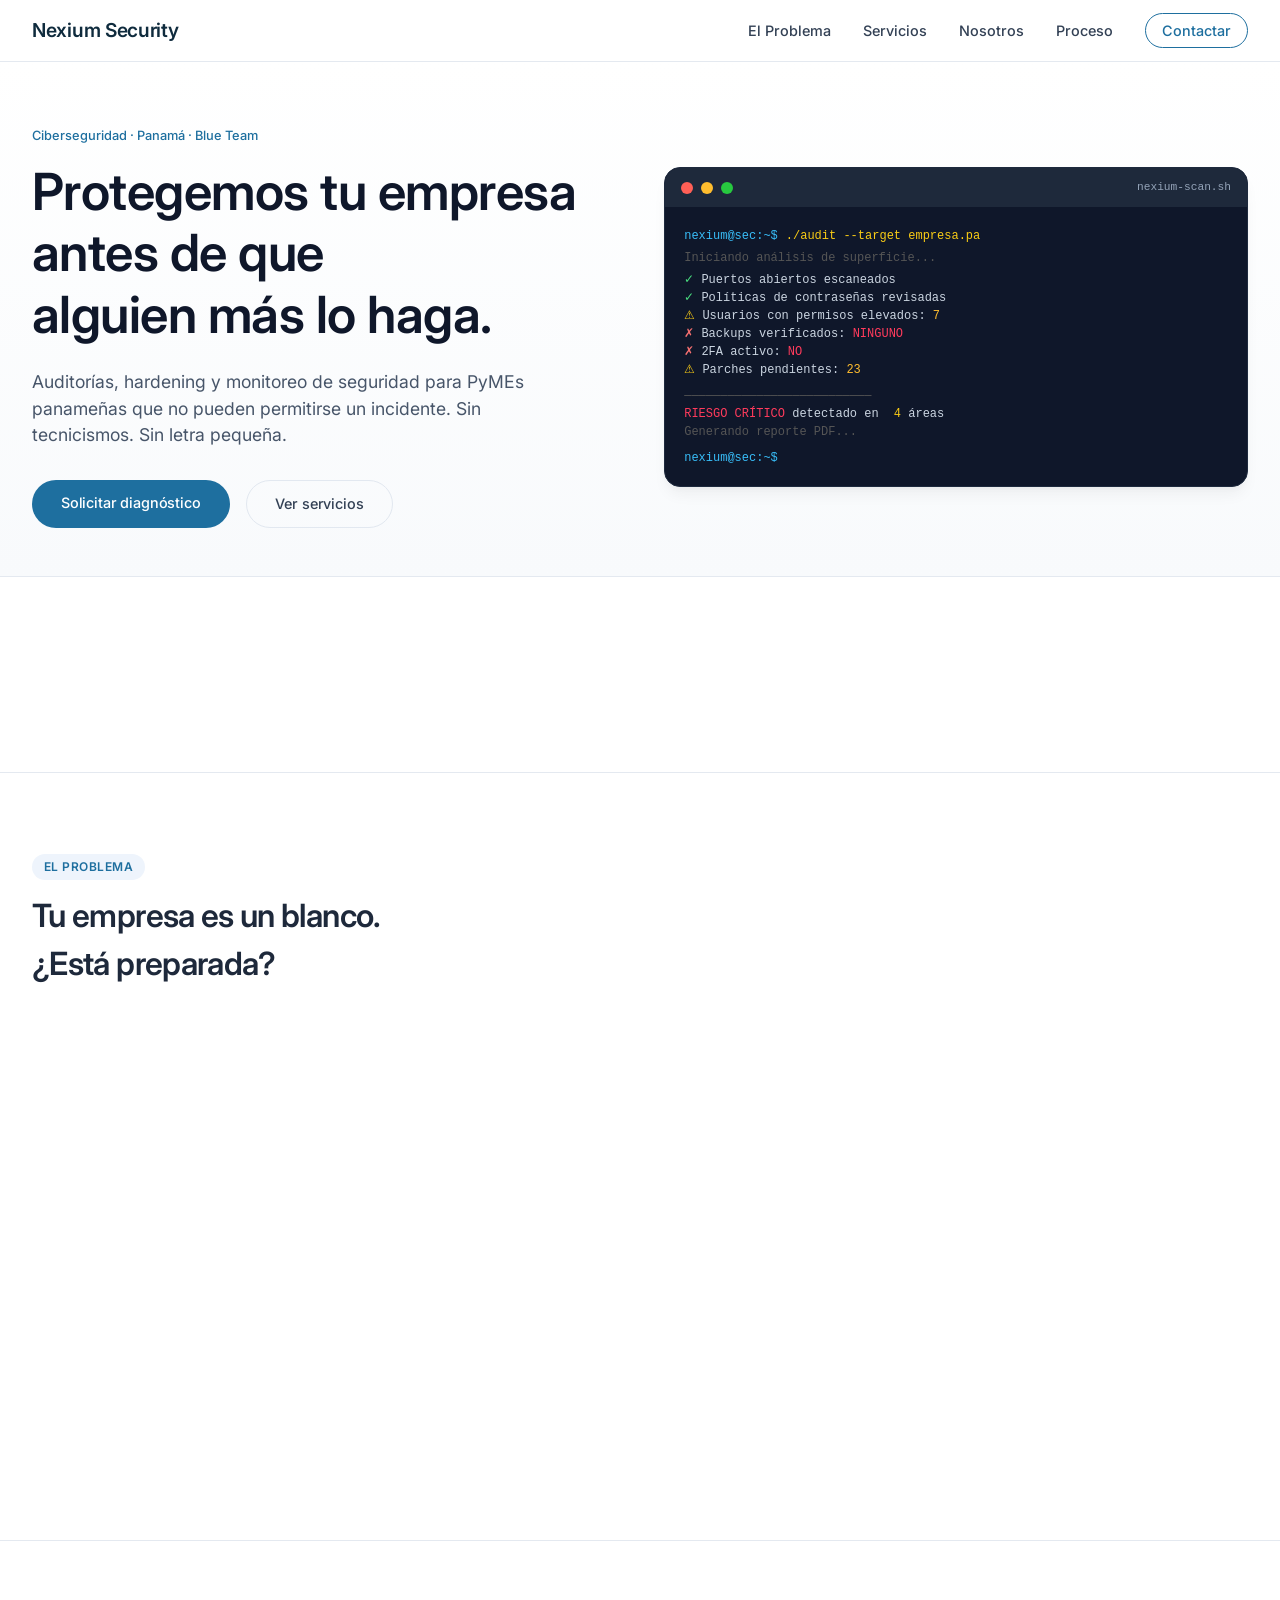
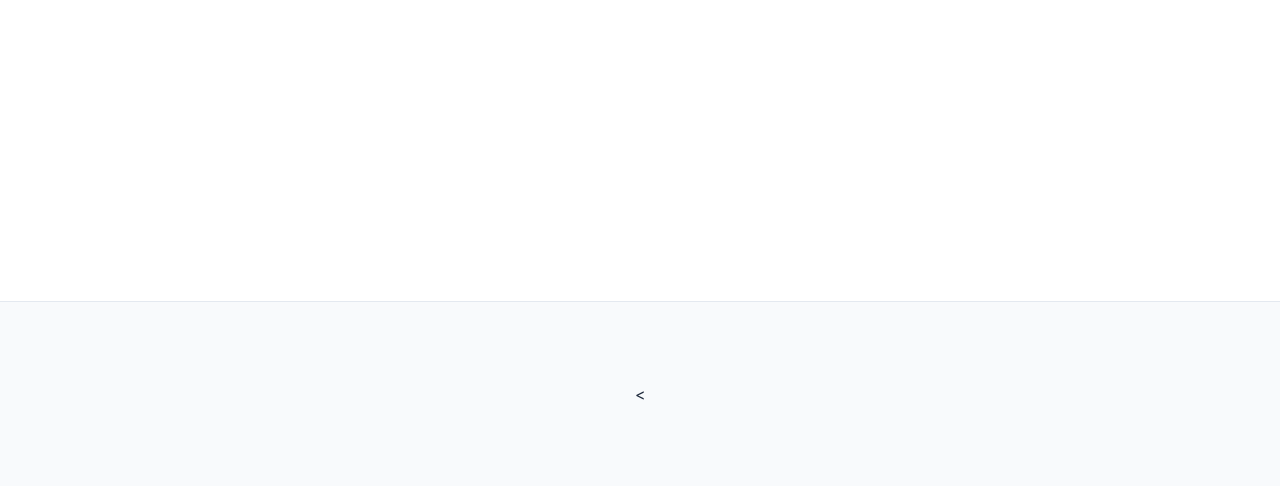
==== index.html @ 42f6cccf "Refactor styles and structure in index.html" ====
<!DOCTYPE html>
<html lang="es">
<head>
<meta charset="UTF-8">
<meta name="viewport" content="width=device-width, initial-scale=1.0">
<title>Nexium Security — Ciberseguridad para Empresas en Panamá</title>
<meta name="description" content="Protegemos tu empresa antes de que alguien más lo haga. Auditorías, hardening y monitoreo de seguridad para PyMEs en Panamá.">
<link rel="preconnect" href="https://fonts.googleapis.com">
<link rel="preconnect" href="https://fonts.gstatic.com" crossorigin>
<link href="https://fonts.googleapis.com/css2?family=Inter:opsz,wght@14..32,300;14..32,400;14..32,500;14..32,600;14..32,700&display=swap" rel="stylesheet">
<style>
/* ------------------------------------------------------------------
   RESET & BASE (Corporativo / Minimalista)
------------------------------------------------------------------ */
*,
*::before,
*::after {
  box-sizing: border-box;
  margin: 0;
  padding: 0;
}

:root {
  /* Paleta corporativa */
  --color-primary: #0f2b3d;
  --color-secondary: #2c4c6b;
  --color-accent: #1e6f9f;
  --color-accent-light: #eef4fc;
  --color-gray-100: #f8fafc;
  --color-gray-200: #eef2f6;
  --color-gray-300: #e2e8f0;
  --color-gray-400: #cbd5e1;
  --color-gray-500: #94a3b8;
  --color-gray-600: #475569;
  --color-gray-700: #334155;
  --color-gray-800: #1e293b;
  --color-gray-900: #0f172a;
  --color-text: #1e293b;
  --color-text-muted: #5b6e8c;
  --color-border: #e4e9f0;
  --color-white: #ffffff;
  --shadow-sm: 0 1px 2px 0 rgba(0, 0, 0, 0.03), 0 1px 3px 0 rgba(0, 0, 0, 0.03);
  --shadow-md: 0 4px 6px -1px rgba(0, 0, 0, 0.05), 0 2px 4px -1px rgba(0, 0, 0, 0.03);
  --shadow-lg: 0 10px 15px -3px rgba(0, 0, 0, 0.05), 0 4px 6px -2px rgba(0, 0, 0, 0.025);
}

html {
  scroll-behavior: smooth;
}

body {
  font-family: 'Inter', -apple-system, BlinkMacSystemFont, 'Segoe UI', Helvetica, Arial, sans-serif;
  background-color: var(--color-white);
  color: var(--color-text);
  line-height: 1.5;
  -webkit-font-smoothing: antialiased;
  font-weight: 400;
}

/* ------------------------------------------------------------------
   TIPOGRAFÍA CORPORATIVA
------------------------------------------------------------------ */
h1, h2, h3, h4, .nav-logo, .btn-primary, .btn-secondary, .card-cta {
  font-weight: 500;
  letter-spacing: -0.01em;
}

h1 {
  font-size: 3.2rem;
  font-weight: 600;
  line-height: 1.2;
  margin-bottom: 1.5rem;
  color: var(--color-gray-900);
}

h2 {
  font-size: 2rem;
  font-weight: 600;
  letter-spacing: -0.02em;
  margin-bottom: 1rem;
  color: var(--color-gray-800);
}

h3 {
  font-size: 1.25rem;
  font-weight: 600;
  margin-bottom: 0.5rem;
}

p {
  color: var(--color-text-muted);
  margin-bottom: 1rem;
}

.section-tag {
  font-size: 0.75rem;
  text-transform: uppercase;
  letter-spacing: 0.04em;
  font-weight: 600;
  color: var(--color-accent);
  margin-bottom: 0.75rem;
  display: inline-block;
  background: var(--color-accent-light);
  padding: 0.25rem 0.75rem;
  border-radius: 20px;
}

/* ------------------------------------------------------------------
   LAYOUT & CONTENEDORES
------------------------------------------------------------------ */
.section-inner, .hero-inner, .footer-inner, .cta-inner {
  max-width: 1280px;
  margin: 0 auto;
  padding: 0 2rem;
}

section {
  padding: 5rem 0;
  border-bottom: 1px solid var(--color-border);
}

section:last-of-type {
  border-bottom: none;
}

/* ------------------------------------------------------------------
   NAVEGACIÓN (Sticky limpio)
------------------------------------------------------------------ */
nav {
  position: sticky;
  top: 0;
  background: rgba(255, 255, 255, 0.96);
  backdrop-filter: blur(4px);
  border-bottom: 1px solid var(--color-border);
  padding: 1rem 2rem;
  display: flex;
  justify-content: space-between;
  align-items: center;
  z-index: 100;
}

.nav-logo {
  font-weight: 600;
  font-size: 1.2rem;
  color: var(--color-primary);
  text-decoration: none;
  letter-spacing: -0.3px;
}

.nav-links {
  display: flex;
  gap: 2rem;
  list-style: none;
}

.nav-links a {
  font-size: 0.9rem;
  font-weight: 500;
  color: var(--color-gray-700);
  text-decoration: none;
  transition: color 0.2s ease;
}

.nav-links a:hover {
  color: var(--color-accent);
}

.nav-cta {
  background: transparent;
  color: var(--color-accent) !important;
  padding: 0.5rem 1rem;
  border-radius: 30px;
  border: 1px solid var(--color-accent);
}

.nav-cta:hover {
  background: var(--color-accent-light);
}

/* ------------------------------------------------------------------
   HERO (Minimalista, con confianza)
------------------------------------------------------------------ */
#hero {
  padding: 4rem 0 3rem 0;
  background: linear-gradient(to bottom, #ffffff, var(--color-gray-100));
}

.hero-inner {
  display: grid;
  grid-template-columns: 1fr 1fr;
  gap: 3rem;
  align-items: center;
}

.hero-tag {
  font-size: 0.8rem;
  font-weight: 500;
  color: var(--color-accent);
  margin-bottom: 1rem;
}

.hero-desc {
  font-size: 1.1rem;
  color: var(--color-gray-600);
  margin-bottom: 2rem;
  max-width: 90%;
}

.hero-actions {
  display: flex;
  gap: 1rem;
  flex-wrap: wrap;
}

.btn-primary {
  display: inline-block;
  background: var(--color-accent);
  color: white;
  padding: 0.75rem 1.8rem;
  border-radius: 40px;
  text-decoration: none;
  font-weight: 500;
  font-size: 0.9rem;
  transition: background 0.2s, transform 0.05s;
  border: none;
}

.btn-primary:hover {
  background: #0a5a88;
}

.btn-secondary {
  display: inline-block;
  background: transparent;
  color: var(--color-gray-700);
  padding: 0.75rem 1.8rem;
  border-radius: 40px;
  text-decoration: none;
  font-weight: 500;
  font-size: 0.9rem;
  border: 1px solid var(--color-gray-300);
  transition: all 0.2s;
}

.btn-secondary:hover {
  border-color: var(--color-accent);
  color: var(--color-accent);
  background: var(--color-accent-light);
}

/* Terminal (minimal, profesional) */
.terminal {
  background: #0f172a;
  border-radius: 16px;
  overflow: hidden;
  box-shadow: var(--shadow-lg);
  border: 1px solid #1e2a3e;
}

.terminal-bar {
  background: #1e293b;
  padding: 0.7rem 1rem;
  display: flex;
  gap: 0.5rem;
  align-items: center;
}

.dot-red, .dot-yellow, .dot-green {
  width: 12px;
  height: 12px;
  border-radius: 50%;
}

.dot-red { background: #ff5f56; }
.dot-yellow { background: #ffbd2e; }
.dot-green { background: #27c93f; }

.terminal-title {
  margin-left: auto;
  font-family: monospace;
  font-size: 0.7rem;
  color: #94a3b8;
}

.terminal-body {
  padding: 1.2rem;
  font-family: 'SF Mono', 'Menlo', monospace;
  font-size: 0.75rem;
  color: #cbd5e1;
}

.t-prompt {
  color: #38bdf8;
}

.t-cmd {
  color: #facc15;
  margin-left: 0.5rem;
}

.t-ok { color: #4ade80; }
.t-warn { color: #facc15; }
.t-err { color: #f87171; }

/* ------------------------------------------------------------------
   STATS (datos duros, confianza)
------------------------------------------------------------------ */
#stats {
  background: var(--color-white);
  padding: 3rem 2rem;
  border-bottom: 1px solid var(--color-border);
}

.stats-grid {
  display: grid;
  grid-template-columns: repeat(4, 1fr);
  gap: 2rem;
  max-width: 1280px;
  margin: 0 auto;
  text-align: center;
}

.stat-number {
  font-size: 2.2rem;
  font-weight: 700;
  color: var(--color-primary);
  margin-bottom: 0.5rem;
}

.stat-label {
  font-size: 0.85rem;
  color: var(--color-gray-600);
  line-height: 1.4;
}

/* ------------------------------------------------------------------
   PROBLEMA (listado con íconos)
------------------------------------------------------------------ */
.problem-grid {
  display: grid;
  grid-template-columns: 1fr 1fr;
  gap: 3rem;
  margin-top: 2rem;
}

.threat-list {
  list-style: none;
  display: flex;
  flex-direction: column;
  gap: 1.5rem;
}

.threat-item {
  display: flex;
  gap: 1rem;
  align-items: flex-start;
}

.threat-icon {
  font-size: 1.5rem;
  background: var(--color-gray-100);
  padding: 0.5rem;
  border-radius: 12px;
}

.threat-content h4 {
  margin-bottom: 0.25rem;
  font-weight: 600;
}

/* ------------------------------------------------------------------
   SERVICIOS (cards limpias, corporate)
------------------------------------------------------------------ */
.services-header {
  text-align: center;
  max-width: 700px;
  margin: 0 auto 3rem auto;
}

.services-grid {
  display: grid;
  grid-template-columns: repeat(3, 1fr);
  gap: 2rem;
  max-width: 1280px;
  margin: 0 auto;
}

.service-card {
  background: var(--color-white);
  border: 1px solid var(--color-border);
  border-radius: 20px;
  padding: 1.8rem;
  transition: all 0.2s ease;
  box-shadow: var(--shadow-sm);
}

.service-card:hover {
  border-color: var(--color-accent);
  box-shadow: var(--shadow-md);
  transform: translateY(-2px);
}

.card-badge {
  font-size: 0.7rem;
  font-weight: 600;
  text-transform: uppercase;
  padding: 0.2rem 0.8rem;
  border-radius: 30px;
  display: inline-block;
  margin-bottom: 1rem;
}

.badge-basic { background: #eef2ff; color: #1e40af; }
.badge-medio { background: #e0f2fe; color: #0369a1; }
.badge-avanzado { background: #ecfdf5; color: #065f46; }

.service-price {
  font-size: 2rem;
  font-weight: 700;
  color: var(--color-gray-900);
  margin: 1rem 0 0.25rem;
}

.service-price-note {
  font-size: 0.7rem;
  color: var(--color-gray-500);
  margin-bottom: 1.5rem;
}

.service-features {
  list-style: none;
  margin: 1.5rem 0;
}

.service-features li {
  font-size: 0.85rem;
  padding: 0.4rem 0;
  border-bottom: 1px dashed var(--color-gray-200);
  color: var(--color-gray-700);
}

.card-cta {
  display: block;
  text-align: center;
  padding: 0.7rem;
  border-radius: 40px;
  text-decoration: none;
  font-weight: 500;
  font-size: 0.9rem;
  transition: all 0.2s;
}

.cta-basic {
  border: 1px solid var(--color-gray-300);
  color: var(--color-gray-800);
}
.cta-basic:hover {
  border-color: var(--color-accent);
  background: var(--color-accent-light);
}
.cta-medio {
  background: var(--color-accent);
  color: white;
}
.cta-medio:hover {
  background: #0a5a88;
}
.cta-avanzado {
  background: var(--color-primary);
  color: white;
}
.cta-avanzado:hover {
  background: #0a2a3b;
}

/* ------------------------------------------------------------------
   NOSOTROS (skill bars limpias)
------------------------------------------------------------------ */
.about-grid {
  display: grid;
  grid-template-columns: 1fr 1fr;
  gap: 4rem;
  max-width: 1280px;
  margin: 0 auto;
}

.certs-grid {
  display: flex;
  flex-wrap: wrap;
  gap: 0.8rem;
  margin-top: 1.5rem;
}

.cert-item {
  background: var(--color-gray-100);
  padding: 0.3rem 1rem;
  border-radius: 30px;
  font-size: 0.75rem;
  font-weight: 500;
  color: var(--color-gray-700);
}

.skill-bar-item {
  margin-bottom: 1rem;
}
.skill-bar-header {
  display: flex;
  justify-content: space-between;
  font-size: 0.8rem;
  margin-bottom: 0.3rem;
}
.skill-bar-track {
  background: var(--color-gray-200);
  height: 5px;
  border-radius: 10px;
  overflow: hidden;
}
.skill-bar-fill {
  background: var(--color-accent);
  height: 100%;
  width: 0%;
  border-radius: 10px;
}

/* ------------------------------------------------------------------
   PROCESO (pasos)
------------------------------------------------------------------ */
.process-steps {
  display: grid;
  grid-template-columns: repeat(4, 1fr);
  gap: 2rem;
  margin-top: 2rem;
  text-align: center;
}

.step-num {
  font-size: 2rem;
  font-weight: 700;
  color: var(--color-accent-light);
  -webkit-text-stroke: 1px var(--color-accent);
  color: transparent;
  margin-bottom: 1rem;
}

/* ------------------------------------------------------------------
   CTA FINAL (contacto)
------------------------------------------------------------------ */
#contacto {
  background: var(--color-gray-100);
  text-align: center;
  border-radius: 0;
  margin-top: 0;
}

.cta-inner {
  max-width: 700px;
}
.cta-buttons {
  display: flex;
  gap: 1rem;
  justify-content: center;
  margin-top: 2rem;
}
.btn-wa {
  background: #075e54;
  color: white;
  padding: 0.7rem 1.8rem;
  border-radius: 40px;
  text-decoration: none;
  font-weight: 500;
}

/* ------------------------------------------------------------------
   FOOTER
------------------------------------------------------------------ */
footer {
  background: var(--color-white);
  border-top: 1px solid var(--color-border);
  padding: 2rem 0;
}
.footer-inner {
  display: flex;
  justify-content: space-between;
  align-items: center;
  flex-wrap: wrap;
  gap: 1rem;
}
.footer-logo {
  font-weight: 600;
  color: var(--color-primary);
}
.footer-links {
  display: flex;
  gap: 1.5rem;
  list-style: none;
}
.footer-links a {
  text-decoration: none;
  font-size: 0.8rem;
  color: var(--color-gray-600);
}
.footer-copy {
  font-size: 0.75rem;
  color: var(--color-gray-500);
}

/* ------------------------------------------------------------------
   ANIMACIONES SUTILES (fade-in)
------------------------------------------------------------------ */
.fade-in {
  opacity: 0;
  transform: translateY(12px);
  transition: opacity 0.5s ease, transform 0.5s ease;
}
.fade-in.visible {
  opacity: 1;
  transform: translateY(0);
}

/* ------------------------------------------------------------------
   RESPONSIVE (adaptación sin perder profesionalismo)
------------------------------------------------------------------ */
@media (max-width: 1024px) {
  .services-grid, .stats-grid, .process-steps {
    grid-template-columns: repeat(2, 1fr);
  }
  .hero-inner, .problem-grid, .about-grid {
    grid-template-columns: 1fr;
  }
  .hero-desc {
    max-width: 100%;
  }
  .terminal {
    max-width: 100%;
  }
}

@media (max-width: 768px) {
  nav {
    flex-direction: column;
    gap: 1rem;
  }
  .nav-links {
    flex-wrap: wrap;
    justify-content: center;
    gap: 1.2rem;
  }
  h1 {
    font-size: 2.2rem;
  }
  section {
    padding: 3rem 0;
  }
  .services-grid, .stats-grid, .process-steps {
    grid-template-columns: 1fr;
  }
  .cta-buttons {
    flex-direction: column;
    align-items: center;
  }
  .footer-inner {
    flex-direction: column;
    text-align: center;
  }
}
</style>
</head>
<body>

<!-- NAV -->
<nav>
  <a href="#" class="nav-logo">
    Nexium Security
  </a>
  <ul class="nav-links">
    <li><a href="#problema">El Problema</a></li>
    <li><a href="#servicios">Servicios</a></li>
    <li><a href="#nosotros">Nosotros</a></li>
    <li><a href="#proceso">Proceso</a></li>
    <li><a href="#contacto" class="nav-cta">Contactar</a></li>
  </ul>
</nav>

<!-- HERO -->
<section id="hero">
  <div class="hero-inner">
    <div class="hero-content">
      <div class="hero-tag">Ciberseguridad · Panamá · Blue Team</div>
      <h1>
        Protegemos tu empresa<br>
        antes de que<br>
        alguien más lo haga.
      </h1>
      <p class="hero-desc">
        Auditorías, hardening y monitoreo de seguridad para PyMEs panameñas que no pueden permitirse un incidente. Sin tecnicismos. Sin letra pequeña.
      </p>
      <div class="hero-actions">
        <a href="https://wa.me/50762370808?text=Hola,%20quiero%20información%20sobre%20el%20diagnóstico%20de%20seguridad" class="btn-primary" target="_blank">
          Solicitar diagnóstico
        </a>
        <a href="#servicios" class="btn-secondary">
          Ver servicios
        </a>
      </div>
    </div>
    <div class="hero-visual">
      <div class="terminal">
        <div class="terminal-bar">
          <div class="dot-red"></div>
          <div class="dot-yellow"></div>
          <div class="dot-green"></div>
          <span class="terminal-title">nexium-scan.sh</span>
        </div>
        <div class="terminal-body">
          <div class="t-line"><span class="t-prompt">nexium@sec:~$</span><span class="t-cmd">./audit --target empresa.pa</span></div>
          <div class="t-out" style="color:#555;margin:4px 0;">Iniciando análisis de superficie...</div>
          <div class="t-out"><span class="t-ok">✓</span> Puertos abiertos escaneados</div>
          <div class="t-out"><span class="t-ok">✓</span> Políticas de contraseñas revisadas</div>
          <div class="t-out"><span class="t-warn">⚠</span> Usuarios con permisos elevados: <span style="color:#ffbd2e">7</span></div>
          <div class="t-out"><span class="t-err">✗</span> Backups verificados: <span style="color:#ff3b5c">NINGUNO</span></div>
          <div class="t-out"><span class="t-err">✗</span> 2FA activo: <span style="color:#ff3b5c">NO</span></div>
          <div class="t-out"><span class="t-warn">⚠</span> Parches pendientes: <span style="color:#ffbd2e">23</span></div>
          <div class="t-out" style="margin-top:8px; color:#555;">──────────────────────────</div>
          <div class="t-out"><span style="color:#ff3b5c;">RIESGO CRÍTICO</span> detectado en <span class="t-cmd">4</span> áreas</div>
          <div class="t-out" style="color:#555;">Generando reporte PDF...</div>
          <div class="t-line" style="margin-top:8px;"><span class="t-prompt">nexium@sec:~$</span><span class="t-cursor"></span></div>
        </div>
      </div>
    </div>
  </div>
</section>

<!-- STATS -->
<section id="stats">
  <div class="stats-grid">
    <div class="stat-item fade-in">
      <div class="stat-number">43%</div>
      <div class="stat-label">de ciberataques<br>apuntan a PyMEs</div>
    </div>
    <div class="stat-item fade-in">
      <div class="stat-number">$200K</div>
      <div class="stat-label">costo promedio<br>de un incidente</div>
    </div>
    <div class="stat-item fade-in">
      <div class="stat-number">60%</div>
      <div class="stat-label">de PyMEs cierran<br>tras un ataque</div>
    </div>
    <div class="stat-item fade-in">
      <div class="stat-number">72h</div>
      <div class="stat-label">tiempo medio para<br>detectar una brecha</div>
    </div>
  </div>
</section>

<!-- PROBLEMA -->
<section id="problema">
  <div class="section-inner">
    <div class="section-tag">El problema</div>
    <h2>Tu empresa es un blanco.<br>¿Está preparada?</h2>
    <div class="problem-grid">
      <div class="problem-text fade-in">
        <p>La mayoría de las <strong>PyMEs en Panamá</strong> operan sin ninguna protección de ciberseguridad. No porque no les importe — sino porque nadie les explicó el riesgo en términos reales.</p>
        <p>Un robo de datos de clientes, un ransomware que bloquea tus sistemas, o una cuenta de correo comprometida puede <strong>paralizar tu negocio en horas.</strong></p>
        <p>Nosotros cambiamos eso. Sin jerga técnica, sin contratos interminables. Solo protección real, adaptada a tu empresa.</p>
      </div>
      <ul class="threat-list fade-in">
        <li class="threat-item">
          <div class="threat-icon">🔐</div>
          <div class="threat-content">
            <h4>Contraseñas débiles y reutilizadas</h4>
            <p>El vector de ataque más común. Una contraseña comprometida puede dar acceso a todo tu sistema.</p>
          </div>
        </li>
        <li class="threat-item">
          <div class="threat-icon">📧</div>
          <div class="threat-content">
            <h4>Phishing y fraude por correo</h4>
            <p>Empleados que sin saberlo entregan accesos o realizan transferencias a atacantes.</p>
          </div>
        </li>
        <li class="threat-item">
          <div class="threat-icon">💾</div>
          <div class="threat-content">
            <h4>Sin backups verificados</h4>
            <p>Si no tienes respaldo probado, un ransomware puede borrarte del mapa permanentemente.</p>
          </div>
        </li>
        <li class="threat-item">
          <div class="threat-icon">⚙️</div>
          <div class="threat-content">
            <h4>Sistemas sin actualizar</h4>
            <p>Vulnerabilidades conocidas que llevan meses sin parchear. Una invitación abierta para atacantes.</p>
          </div>
        </li>
      </ul>
    </div>
  </div>
</section>

<!-- SERVICIOS -->
<section id="servicios">
  <div class="services-header fade-in">
    <div class="section-tag" style="justify-content:center;">Nuestros servicios</div>
    <h2>Protección en tres niveles</h2>
    <p>Desde un diagnóstico inicial hasta monitoreo continuo. Elige el nivel que necesita tu empresa hoy.</p>
  </div>
  <div class="services-grid">

    <div class="service-card card-basic fade-in">
      <span class="card-badge badge-basic">Básico</span>
      <h3>Nexium Diagnóstico</h3>
      <p class="service-subtitle">"Saber dónde estás parado"</p>
      <div class="service-price">$350</div>
      <div class="service-price-note">Pago único · Entrega en 5 días</div>
      <ul class="service-features">
        <li>Escaneo de vulnerabilidades en red local</li>
        <li>Revisión de cuentas de usuario y permisos</li>
        <li>Verificación de actualizaciones críticas</li>
        <li>Auditoría de política de backups</li>
        <li>Revisión de router y firewall básico</li>
        <li>Reporte PDF con hallazgos por riesgo</li>
        <li>Presentación de 30 min con el cliente</li>
      </ul>
      <a href="https://wa.me/50762370808?text=Quiero%20el%20paquete%20Diagnóstico" class="card-cta cta-basic" target="_blank">Solicitar ahora →</a>
    </div>

    <div class="service-card card-medio fade-in">
      <span class="card-badge badge-medio">Recomendado</span>
      <h3>Nexium Escudo</h3>
      <p class="service-subtitle">"Diagnosticar y corregir"</p>
      <div class="service-price">$800</div>
      <div class="service-price-note">Pago único · 2–3 semanas</div>
      <ul class="service-features">
        <li>Todo lo del paquete Diagnóstico</li>
        <li>Hardening de sistemas Windows</li>
        <li>Configuración de Active Directory básico</li>
        <li>Implementación de política de backups</li>
        <li>Configuración de autenticación de dos factores</li>
        <li>Reporte final con documentación</li>
        <li>Sesión de seguimiento a las 2 semanas</li>
      </ul>
      <a href="https://wa.me/50762370808?text=Quiero%20el%20paquete%20Escudo" class="card-cta cta-medio" target="_blank">Solicitar ahora →</a>
    </div>

    <div class="service-card card-avanzado fade-in">
      <span class="card-badge badge-avanzado">Mensual</span>
      <h3>Nexium Guardia</h3>
      <p class="service-subtitle">"Seguridad como servicio"</p>
      <div class="service-price">$300<span style="font-size:1rem;color:var(--color-gray-500);">/mes</span></div>
      <div class="service-price-note">Retainer mensual · Sin contrato anual</div>
      <ul class="service-features">
        <li>Monitoreo mensual de logs y eventos</li>
        <li>Alertas ante comportamientos sospechosos</li>
        <li>Aplicación de parches de seguridad</li>
        <li>Respuesta a incidentes (hasta 3 hrs/mes)</li>
        <li>Reporte ejecutivo mensual</li>
        <li>Acceso directo por WhatsApp para urgencias</li>
        <li>Revisión trimestral del entorno completo</li>
      </ul>
      <a href="https://wa.me/50762370808?text=Quiero%20el%20paquete%20Guardia" class="card-cta cta-avanzado" target="_blank">Solicitar ahora →</a>
    </div>

  </div>
</section>

<!-- NOSOTROS -->
<section id="nosotros">
  <div class="about-grid">
    <div class="about-text fade-in">
      <div class="section-tag">Sobre Nexium</div>
      <h2>Conocimiento técnico.<br>Enfoque humano.</h2>
      <p>Nexium Security nació con una misión clara: hacer que la ciberseguridad profesional sea accesible para las empresas panameñas que más la necesitan — las PyMEs.</p>
      <p>Especialistas en operaciones defensivas (Blue Team), con formación en las plataformas y metodologías que usan las empresas Fortune 500 — aplicadas a la escala y el presupuesto de tu empresa.</p>
      <div class="certs-grid">
        <div class="cert-item"><div class="cert-dot"></div>IBM Cybersecurity</div>
        <div class="cert-item"><div class="cert-dot"></div>Cisco Networking</div>
        <div class="cert-item"><div class="cert-dot"></div>Splunk SIEM</div>
        <div class="cert-item"><div class="cert-dot"></div>Active Directory</div>
        <div class="cert-item"><div class="cert-dot"></div>NYU · Johns Hopkins</div>
        <div class="cert-item"><div class="cert-dot"></div>Google · Infosec</div>
      </div>
    </div>
    <div class="about-visual fade-in">
      <div class="section-tag" style="margin-bottom:24px;">Áreas de expertise</div>
      <div class="skill-bar-item">
        <div class="skill-bar-header"><span>Active Directory</span><span>Avanzado</span></div>
        <div class="skill-bar-track"><div class="skill-bar-fill" style="width:88%"></div></div>
      </div>
      <br>
      <div class="skill-bar-item">
        <div class="skill-bar-header"><span>Splunk SIEM</span><span>Avanzado</span></div>
        <div class="skill-bar-track"><div class="skill-bar-fill" style="width:85%"></div></div>
      </div>
      <br>
      <div class="skill-bar-item">
        <div class="skill-bar-header"><span>Hardening de sistemas</span><span>Avanzado</span></div>
        <div class="skill-bar-track"><div class="skill-bar-fill" style="width:90%"></div></div>
      </div>
      <br>
      <div class="skill-bar-item">
        <div class="skill-bar-header"><span>Evaluación de vulnerabilidades</span><span>Intermedio</span></div>
        <div class="skill-bar-track"><div class="skill-bar-fill" style="width:78%"></div></div>
      </div>
      <br>
      <div class="skill-bar-item">
        <div class="skill-bar-header"><span>Respuesta a incidentes</span><span>Intermedio</span></div>
        <div class="skill-bar-track"><div class="skill-bar-fill" style="width:75%"></div></div>
      </div>
    </div>
  </div>
</section>

<!-- PROCESO -->
<section id="proceso">
  <div class="process-header fade-in">
    <div class="section-tag" style="justify-content:center;">Cómo trabajamos</div>
    <h2>Simple. Transparente. Efectivo.</h2>
  </div>
  <div class="process-steps">
    <div class="step fade-in">
      <div class="step-num">01</div>
      <h4>Llamada inicial</h4>
      <p>30 minutos para entender tu empresa, tus sistemas y tus preocupaciones.</p>
    </div>
    <div class="step fade-in">
      <div class="step-num">02</div>
      <h4>Propuesta clara</h4>
      <p>Recibes un documento de una página con exactamente lo que haremos y cuánto cuesta.</p>
    </div>
    <div class="step fade-in">
      <div class="step-num">03</div>
      <h4>Ejecución</h4>
      <p>Trabajamos en tu entorno con mínima interrupción a tus operaciones.</p>
    </div>
    <div class="step fade-in">
      <div class="step-num">04</div>
      <h4>Reporte + seguimiento</h4>
      <p>Entrega de resultados en lenguaje claro. Sin tecnicismos innecesarios.</p>
    </div>
  </div>
</section>

<!-- CTA FINAL -->
<section id="contacto">
  <
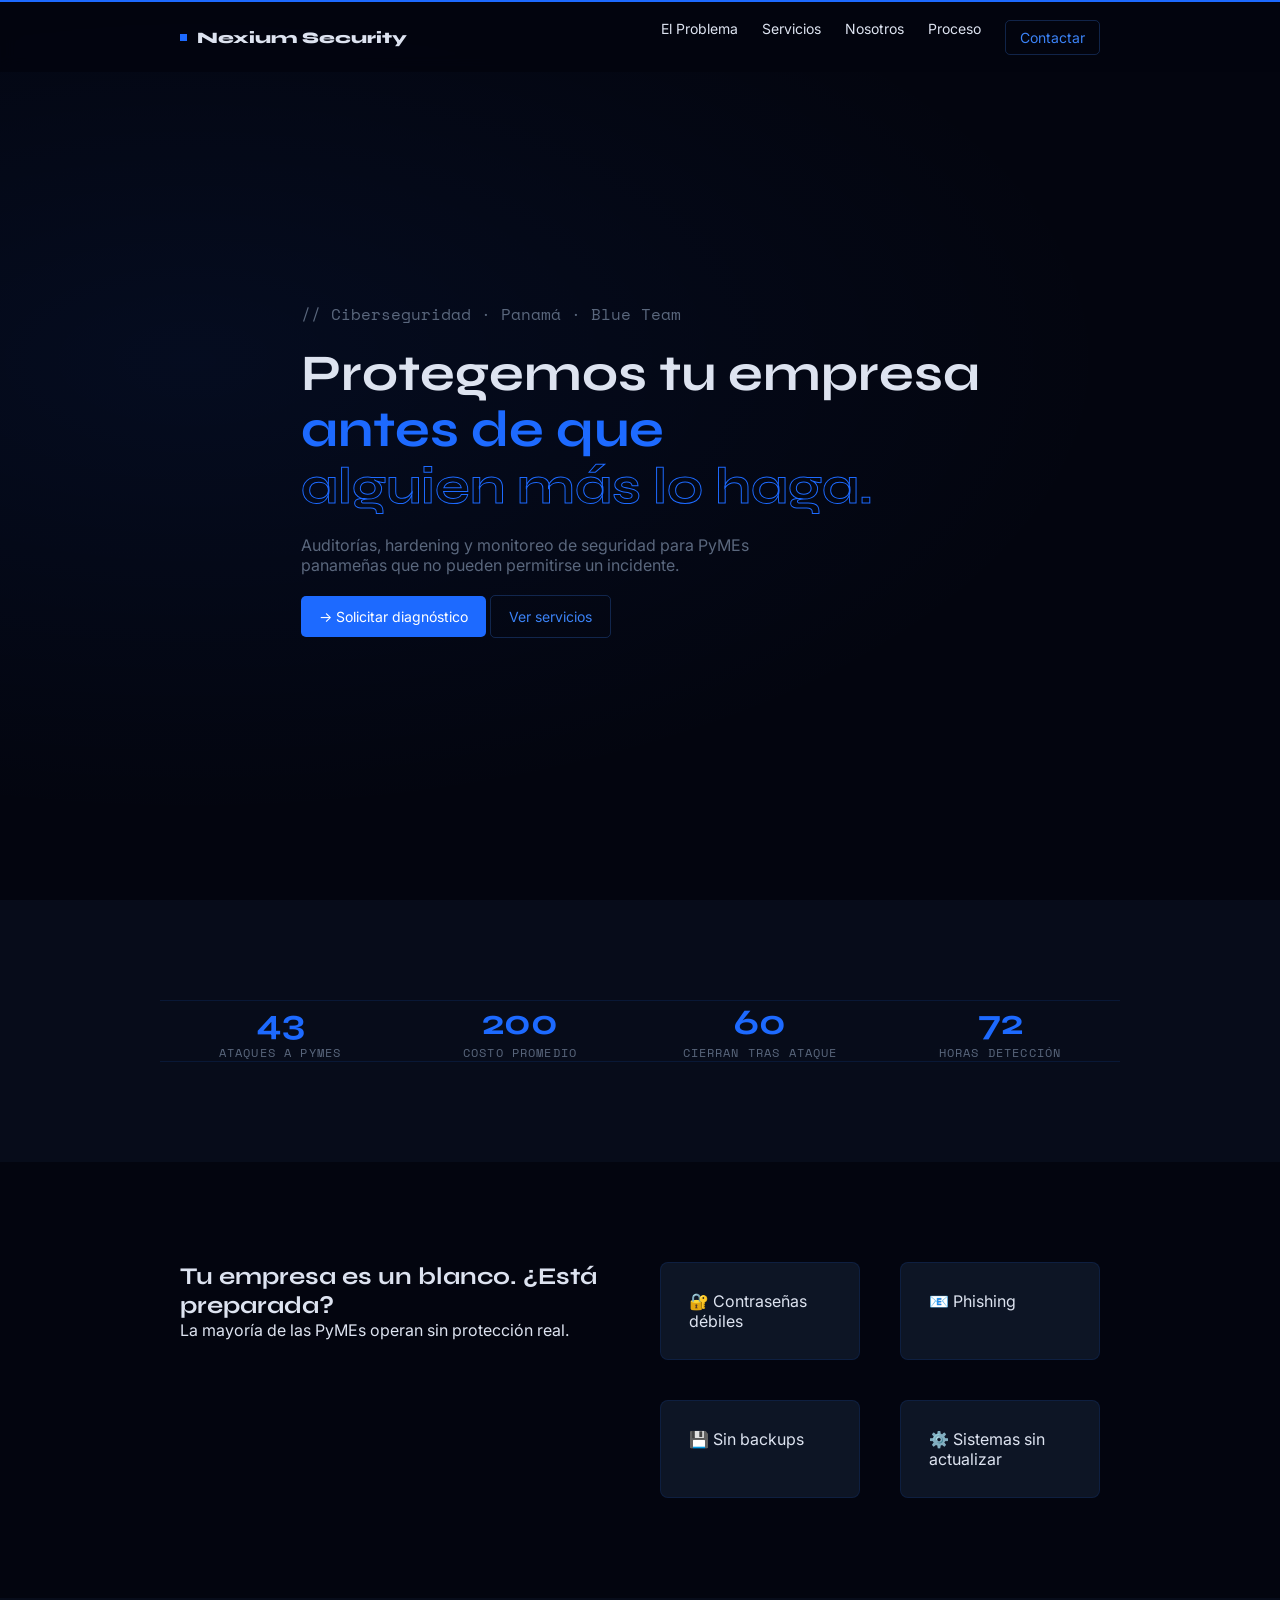
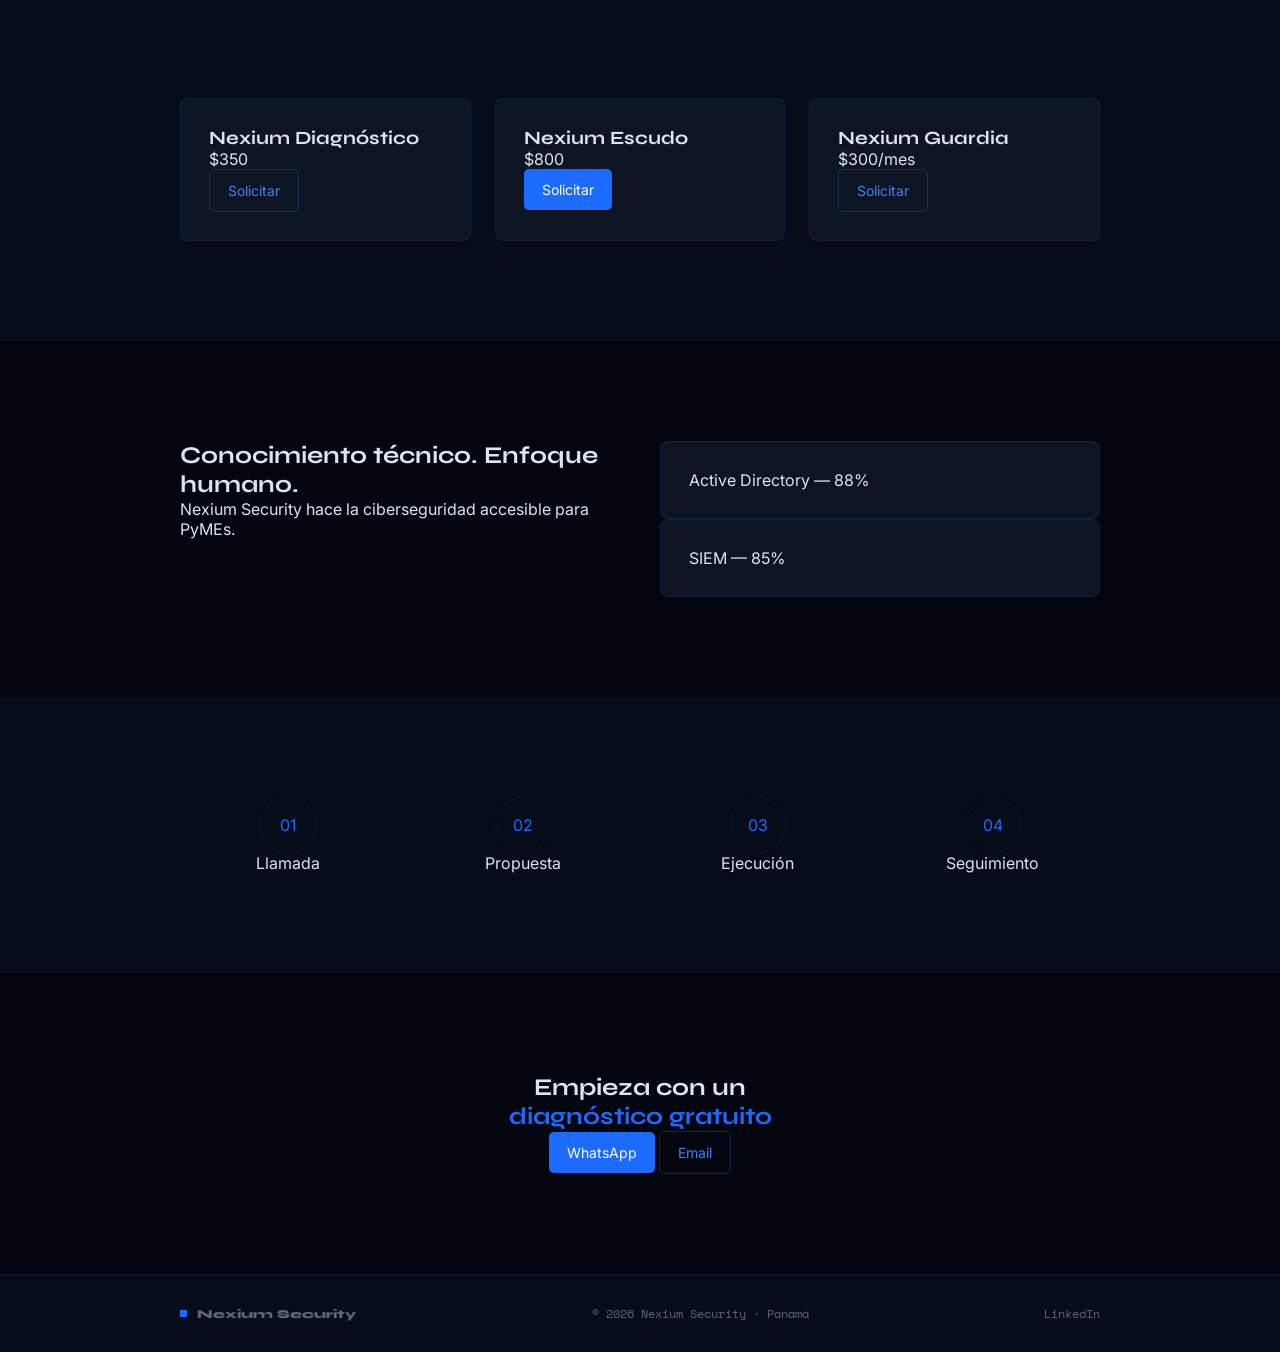
==== commit 90d73c0d: "Modify greeting output to 'Goodbye World'" ====
--- a/index.html
+++ b/index.html
@@ -3,943 +3,404 @@
 <head>
 <meta charset="UTF-8">
 <meta name="viewport" content="width=device-width, initial-scale=1.0">
-<title>Nexium Security — Ciberseguridad para Empresas en Panamá</title>
 <meta name="description" content="Protegemos tu empresa antes de que alguien más lo haga. Auditorías, hardening y monitoreo de seguridad para PyMEs en Panamá.">
+
+<title>Nexium Security</title>
+
 <link rel="preconnect" href="https://fonts.googleapis.com">
 <link rel="preconnect" href="https://fonts.gstatic.com" crossorigin>
-<link href="https://fonts.googleapis.com/css2?family=Inter:opsz,wght@14..32,300;14..32,400;14..32,500;14..32,600;14..32,700&display=swap" rel="stylesheet">
+
+<link href="https://fonts.googleapis.com/css2?family=Inter:wght@300;400;500&family=Syne:wght@700;800&family=Space+Mono:wght@400;700&display=swap" rel="stylesheet">
+
 <style>
-/* ------------------------------------------------------------------
-   RESET & BASE (Corporativo / Minimalista)
------------------------------------------------------------------- */
-*,
-*::before,
-*::after {
-  box-sizing: border-box;
-  margin: 0;
-  padding: 0;
-}
-
-:root {
-  /* Paleta corporativa */
-  --color-primary: #0f2b3d;
-  --color-secondary: #2c4c6b;
-  --color-accent: #1e6f9f;
-  --color-accent-light: #eef4fc;
-  --color-gray-100: #f8fafc;
-  --color-gray-200: #eef2f6;
-  --color-gray-300: #e2e8f0;
-  --color-gray-400: #cbd5e1;
-  --color-gray-500: #94a3b8;
-  --color-gray-600: #475569;
-  --color-gray-700: #334155;
-  --color-gray-800: #1e293b;
-  --color-gray-900: #0f172a;
-  --color-text: #1e293b;
-  --color-text-muted: #5b6e8c;
-  --color-border: #e4e9f0;
-  --color-white: #ffffff;
-  --shadow-sm: 0 1px 2px 0 rgba(0, 0, 0, 0.03), 0 1px 3px 0 rgba(0, 0, 0, 0.03);
-  --shadow-md: 0 4px 6px -1px rgba(0, 0, 0, 0.05), 0 2px 4px -1px rgba(0, 0, 0, 0.03);
-  --shadow-lg: 0 10px 15px -3px rgba(0, 0, 0, 0.05), 0 4px 6px -2px rgba(0, 0, 0, 0.025);
-}
-
-html {
-  scroll-behavior: smooth;
-}
-
-body {
-  font-family: 'Inter', -apple-system, BlinkMacSystemFont, 'Segoe UI', Helvetica, Arial, sans-serif;
-  background-color: var(--color-white);
-  color: var(--color-text);
-  line-height: 1.5;
-  -webkit-font-smoothing: antialiased;
-  font-weight: 400;
-}
-
-/* ------------------------------------------------------------------
-   TIPOGRAFÍA CORPORATIVA
------------------------------------------------------------------- */
-h1, h2, h3, h4, .nav-logo, .btn-primary, .btn-secondary, .card-cta {
-  font-weight: 500;
-  letter-spacing: -0.01em;
-}
-
-h1 {
-  font-size: 3.2rem;
-  font-weight: 600;
-  line-height: 1.2;
-  margin-bottom: 1.5rem;
-  color: var(--color-gray-900);
-}
-
-h2 {
-  font-size: 2rem;
-  font-weight: 600;
-  letter-spacing: -0.02em;
-  margin-bottom: 1rem;
-  color: var(--color-gray-800);
-}
-
-h3 {
-  font-size: 1.25rem;
-  font-weight: 600;
-  margin-bottom: 0.5rem;
-}
-
-p {
-  color: var(--color-text-muted);
-  margin-bottom: 1rem;
-}
-
-.section-tag {
-  font-size: 0.75rem;
-  text-transform: uppercase;
-  letter-spacing: 0.04em;
-  font-weight: 600;
-  color: var(--color-accent);
-  margin-bottom: 0.75rem;
-  display: inline-block;
-  background: var(--color-accent-light);
-  padding: 0.25rem 0.75rem;
-  border-radius: 20px;
-}
-
-/* ------------------------------------------------------------------
-   LAYOUT & CONTENEDORES
------------------------------------------------------------------- */
-.section-inner, .hero-inner, .footer-inner, .cta-inner {
-  max-width: 1280px;
-  margin: 0 auto;
-  padding: 0 2rem;
-}
-
-section {
-  padding: 5rem 0;
-  border-bottom: 1px solid var(--color-border);
-}
-
-section:last-of-type {
-  border-bottom: none;
-}
-
-/* ------------------------------------------------------------------
-   NAVEGACIÓN (Sticky limpio)
------------------------------------------------------------------- */
-nav {
-  position: sticky;
-  top: 0;
-  background: rgba(255, 255, 255, 0.96);
-  backdrop-filter: blur(4px);
-  border-bottom: 1px solid var(--color-border);
-  padding: 1rem 2rem;
-  display: flex;
-  justify-content: space-between;
-  align-items: center;
-  z-index: 100;
-}
-
-.nav-logo {
-  font-weight: 600;
-  font-size: 1.2rem;
-  color: var(--color-primary);
-  text-decoration: none;
-  letter-spacing: -0.3px;
-}
-
-.nav-links {
-  display: flex;
-  gap: 2rem;
-  list-style: none;
-}
-
-.nav-links a {
-  font-size: 0.9rem;
-  font-weight: 500;
-  color: var(--color-gray-700);
-  text-decoration: none;
-  transition: color 0.2s ease;
-}
-
-.nav-links a:hover {
-  color: var(--color-accent);
-}
-
-.nav-cta {
-  background: transparent;
-  color: var(--color-accent) !important;
-  padding: 0.5rem 1rem;
-  border-radius: 30px;
-  border: 1px solid var(--color-accent);
-}
-
-.nav-cta:hover {
-  background: var(--color-accent-light);
-}
-
-/* ------------------------------------------------------------------
-   HERO (Minimalista, con confianza)
------------------------------------------------------------------- */
-#hero {
-  padding: 4rem 0 3rem 0;
-  background: linear-gradient(to bottom, #ffffff, var(--color-gray-100));
-}
-
-.hero-inner {
-  display: grid;
-  grid-template-columns: 1fr 1fr;
-  gap: 3rem;
-  align-items: center;
-}
-
-.hero-tag {
-  font-size: 0.8rem;
-  font-weight: 500;
-  color: var(--color-accent);
-  margin-bottom: 1rem;
-}
-
-.hero-desc {
-  font-size: 1.1rem;
-  color: var(--color-gray-600);
-  margin-bottom: 2rem;
-  max-width: 90%;
-}
-
-.hero-actions {
-  display: flex;
-  gap: 1rem;
-  flex-wrap: wrap;
-}
-
-.btn-primary {
-  display: inline-block;
-  background: var(--color-accent);
-  color: white;
-  padding: 0.75rem 1.8rem;
-  border-radius: 40px;
-  text-decoration: none;
-  font-weight: 500;
-  font-size: 0.9rem;
-  transition: background 0.2s, transform 0.05s;
-  border: none;
-}
-
-.btn-primary:hover {
-  background: #0a5a88;
-}
-
-.btn-secondary {
-  display: inline-block;
-  background: transparent;
-  color: var(--color-gray-700);
-  padding: 0.75rem 1.8rem;
-  border-radius: 40px;
-  text-decoration: none;
-  font-weight: 500;
-  font-size: 0.9rem;
-  border: 1px solid var(--color-gray-300);
-  transition: all 0.2s;
-}
-
-.btn-secondary:hover {
-  border-color: var(--color-accent);
-  color: var(--color-accent);
-  background: var(--color-accent-light);
-}
-
-/* Terminal (minimal, profesional) */
-.terminal {
-  background: #0f172a;
-  border-radius: 16px;
-  overflow: hidden;
-  box-shadow: var(--shadow-lg);
-  border: 1px solid #1e2a3e;
-}
-
-.terminal-bar {
-  background: #1e293b;
-  padding: 0.7rem 1rem;
-  display: flex;
-  gap: 0.5rem;
-  align-items: center;
-}
-
-.dot-red, .dot-yellow, .dot-green {
-  width: 12px;
-  height: 12px;
-  border-radius: 50%;
-}
-
-.dot-red { background: #ff5f56; }
-.dot-yellow { background: #ffbd2e; }
-.dot-green { background: #27c93f; }
-
-.terminal-title {
-  margin-left: auto;
-  font-family: monospace;
-  font-size: 0.7rem;
-  color: #94a3b8;
-}
-
-.terminal-body {
-  padding: 1.2rem;
-  font-family: 'SF Mono', 'Menlo', monospace;
-  font-size: 0.75rem;
-  color: #cbd5e1;
-}
-
-.t-prompt {
-  color: #38bdf8;
-}
-
-.t-cmd {
-  color: #facc15;
-  margin-left: 0.5rem;
-}
-
-.t-ok { color: #4ade80; }
-.t-warn { color: #facc15; }
-.t-err { color: #f87171; }
-
-/* ------------------------------------------------------------------
-   STATS (datos duros, confianza)
------------------------------------------------------------------- */
-#stats {
-  background: var(--color-white);
-  padding: 3rem 2rem;
-  border-bottom: 1px solid var(--color-border);
-}
-
-.stats-grid {
-  display: grid;
-  grid-template-columns: repeat(4, 1fr);
-  gap: 2rem;
-  max-width: 1280px;
-  margin: 0 auto;
-  text-align: center;
-}
-
-.stat-number {
-  font-size: 2.2rem;
-  font-weight: 700;
-  color: var(--color-primary);
-  margin-bottom: 0.5rem;
-}
-
-.stat-label {
-  font-size: 0.85rem;
-  color: var(--color-gray-600);
-  line-height: 1.4;
-}
-
-/* ------------------------------------------------------------------
-   PROBLEMA (listado con íconos)
------------------------------------------------------------------- */
-.problem-grid {
-  display: grid;
-  grid-template-columns: 1fr 1fr;
-  gap: 3rem;
-  margin-top: 2rem;
-}
-
-.threat-list {
-  list-style: none;
-  display: flex;
-  flex-direction: column;
-  gap: 1.5rem;
-}
-
-.threat-item {
-  display: flex;
-  gap: 1rem;
-  align-items: flex-start;
-}
-
-.threat-icon {
-  font-size: 1.5rem;
-  background: var(--color-gray-100);
-  padding: 0.5rem;
-  border-radius: 12px;
-}
-
-.threat-content h4 {
-  margin-bottom: 0.25rem;
-  font-weight: 600;
-}
-
-/* ------------------------------------------------------------------
-   SERVICIOS (cards limpias, corporate)
------------------------------------------------------------------- */
-.services-header {
-  text-align: center;
-  max-width: 700px;
-  margin: 0 auto 3rem auto;
-}
-
-.services-grid {
-  display: grid;
-  grid-template-columns: repeat(3, 1fr);
-  gap: 2rem;
-  max-width: 1280px;
-  margin: 0 auto;
-}
-
-.service-card {
-  background: var(--color-white);
-  border: 1px solid var(--color-border);
-  border-radius: 20px;
-  padding: 1.8rem;
-  transition: all 0.2s ease;
-  box-shadow: var(--shadow-sm);
-}
-
-.service-card:hover {
-  border-color: var(--color-accent);
-  box-shadow: var(--shadow-md);
-  transform: translateY(-2px);
-}
-
-.card-badge {
-  font-size: 0.7rem;
-  font-weight: 600;
-  text-transform: uppercase;
-  padding: 0.2rem 0.8rem;
-  border-radius: 30px;
-  display: inline-block;
-  margin-bottom: 1rem;
-}
-
-.badge-basic { background: #eef2ff; color: #1e40af; }
-.badge-medio { background: #e0f2fe; color: #0369a1; }
-.badge-avanzado { background: #ecfdf5; color: #065f46; }
-
-.service-price {
-  font-size: 2rem;
-  font-weight: 700;
-  color: var(--color-gray-900);
-  margin: 1rem 0 0.25rem;
-}
-
-.service-price-note {
-  font-size: 0.7rem;
-  color: var(--color-gray-500);
-  margin-bottom: 1.5rem;
-}
-
-.service-features {
-  list-style: none;
-  margin: 1.5rem 0;
-}
-
-.service-features li {
-  font-size: 0.85rem;
-  padding: 0.4rem 0;
-  border-bottom: 1px dashed var(--color-gray-200);
-  color: var(--color-gray-700);
-}
-
-.card-cta {
-  display: block;
-  text-align: center;
-  padding: 0.7rem;
-  border-radius: 40px;
-  text-decoration: none;
-  font-weight: 500;
-  font-size: 0.9rem;
-  transition: all 0.2s;
-}
-
-.cta-basic {
-  border: 1px solid var(--color-gray-300);
-  color: var(--color-gray-800);
-}
-.cta-basic:hover {
-  border-color: var(--color-accent);
-  background: var(--color-accent-light);
-}
-.cta-medio {
-  background: var(--color-accent);
-  color: white;
-}
-.cta-medio:hover {
-  background: #0a5a88;
-}
-.cta-avanzado {
-  background: var(--color-primary);
-  color: white;
-}
-.cta-avanzado:hover {
-  background: #0a2a3b;
-}
-
-/* ------------------------------------------------------------------
-   NOSOTROS (skill bars limpias)
------------------------------------------------------------------- */
-.about-grid {
-  display: grid;
-  grid-template-columns: 1fr 1fr;
-  gap: 4rem;
-  max-width: 1280px;
-  margin: 0 auto;
-}
-
-.certs-grid {
-  display: flex;
-  flex-wrap: wrap;
-  gap: 0.8rem;
-  margin-top: 1.5rem;
-}
-
-.cert-item {
-  background: var(--color-gray-100);
-  padding: 0.3rem 1rem;
-  border-radius: 30px;
-  font-size: 0.75rem;
-  font-weight: 500;
-  color: var(--color-gray-700);
-}
-
-.skill-bar-item {
-  margin-bottom: 1rem;
-}
-.skill-bar-header {
-  display: flex;
-  justify-content: space-between;
-  font-size: 0.8rem;
-  margin-bottom: 0.3rem;
-}
-.skill-bar-track {
-  background: var(--color-gray-200);
-  height: 5px;
-  border-radius: 10px;
-  overflow: hidden;
-}
-.skill-bar-fill {
-  background: var(--color-accent);
-  height: 100%;
-  width: 0%;
-  border-radius: 10px;
-}
-
-/* ------------------------------------------------------------------
-   PROCESO (pasos)
------------------------------------------------------------------- */
-.process-steps {
-  display: grid;
-  grid-template-columns: repeat(4, 1fr);
-  gap: 2rem;
-  margin-top: 2rem;
-  text-align: center;
-}
-
-.step-num {
-  font-size: 2rem;
-  font-weight: 700;
-  color: var(--color-accent-light);
-  -webkit-text-stroke: 1px var(--color-accent);
-  color: transparent;
-  margin-bottom: 1rem;
-}
-
-/* ------------------------------------------------------------------
-   CTA FINAL (contacto)
------------------------------------------------------------------- */
-#contacto {
-  background: var(--color-gray-100);
-  text-align: center;
-  border-radius: 0;
-  margin-top: 0;
-}
-
-.cta-inner {
-  max-width: 700px;
-}
-.cta-buttons {
-  display: flex;
-  gap: 1rem;
-  justify-content: center;
-  margin-top: 2rem;
-}
-.btn-wa {
-  background: #075e54;
-  color: white;
-  padding: 0.7rem 1.8rem;
-  border-radius: 40px;
-  text-decoration: none;
-  font-weight: 500;
-}
-
-/* ------------------------------------------------------------------
-   FOOTER
------------------------------------------------------------------- */
-footer {
-  background: var(--color-white);
-  border-top: 1px solid var(--color-border);
-  padding: 2rem 0;
-}
-.footer-inner {
-  display: flex;
-  justify-content: space-between;
-  align-items: center;
-  flex-wrap: wrap;
-  gap: 1rem;
-}
-.footer-logo {
-  font-weight: 600;
-  color: var(--color-primary);
-}
-.footer-links {
-  display: flex;
-  gap: 1.5rem;
-  list-style: none;
-}
-.footer-links a {
-  text-decoration: none;
-  font-size: 0.8rem;
-  color: var(--color-gray-600);
-}
-.footer-copy {
-  font-size: 0.75rem;
-  color: var(--color-gray-500);
-}
-
-/* ------------------------------------------------------------------
-   ANIMACIONES SUTILES (fade-in)
------------------------------------------------------------------- */
-.fade-in {
-  opacity: 0;
-  transform: translateY(12px);
-  transition: opacity 0.5s ease, transform 0.5s ease;
-}
-.fade-in.visible {
-  opacity: 1;
-  transform: translateY(0);
-}
-
-/* ------------------------------------------------------------------
-   RESPONSIVE (adaptación sin perder profesionalismo)
------------------------------------------------------------------- */
-@media (max-width: 1024px) {
-  .services-grid, .stats-grid, .process-steps {
-    grid-template-columns: repeat(2, 1fr);
-  }
-  .hero-inner, .problem-grid, .about-grid {
-    grid-template-columns: 1fr;
-  }
-  .hero-desc {
-    max-width: 100%;
-  }
-  .terminal {
-    max-width: 100%;
-  }
-}
-
-@media (max-width: 768px) {
-  nav {
-    flex-direction: column;
-    gap: 1rem;
-  }
-  .nav-links {
-    flex-wrap: wrap;
-    justify-content: center;
-    gap: 1.2rem;
-  }
-  h1 {
-    font-size: 2.2rem;
-  }
-  section {
-    padding: 3rem 0;
-  }
-  .services-grid, .stats-grid, .process-steps {
-    grid-template-columns: 1fr;
-  }
-  .cta-buttons {
-    flex-direction: column;
-    align-items: center;
-  }
-  .footer-inner {
-    flex-direction: column;
-    text-align: center;
-  }
+:root{
+--bg:#03050f;
+--bg2:#070c1a;
+--bg3:#0d1525;
+--blue:#1d6aff;
+--blue2:#3b82f6;
+--blue-glow:rgba(29,106,255,0.15);
+--text:#dde3f0;
+--muted:#5a677d;
+--border:rgba(29,106,255,0.12);
+--border2:rgba(61,130,246,0.25);
+}
+
+*,*::before,*::after{box-sizing:border-box;margin:0;padding:0;}
+html{scroll-behavior:smooth;}
+body{
+font-family:'Inter',sans-serif;
+background:var(--bg);
+color:var(--text);
+overflow-x:hidden;
+-webkit-font-smoothing:antialiased;
+}
+
+.container{max-width:960px;margin:auto;padding:0 20px;}
+
+h1,h2,h3{font-family:'Syne',sans-serif;}
+a{text-decoration:none;color:inherit}
+
+.section{padding:100px 0;}
+.bg2{background:var(--bg2);}
+
+/* NAV */
+nav{
+position:fixed;
+top:0;
+width:100%;
+background:rgba(3,5,15,0.9);
+backdrop-filter:blur(8px);
+border-top:2px solid var(--blue);
+z-index:100;
+}
+
+.nav-inner{
+display:flex;
+align-items:center;
+justify-content:space-between;
+height:70px;
+}
+
+.logo{
+display:flex;
+align-items:center;
+font-family:'Syne';
+font-weight:800;
+}
+
+.logo span{
+width:7px;height:7px;
+background:var(--blue);
+margin-right:10px;
+display:inline-block;
+}
+
+.nav-links{
+display:flex;
+gap:24px;
+font-size:14px;
+}
+
+.nav-btn{
+border:1px solid var(--border2);
+padding:8px 14px;
+border-radius:5px;
+color:var(--blue2);
+}
+
+/* HERO */
+.hero{
+padding-top:120px;
+min-height:100vh;
+display:flex;
+align-items:center;
+background:radial-gradient(ellipse at 15% 40%, rgba(29,106,255,0.07), transparent 60%);
+}
+
+.hero h1{
+font-size:clamp(2.8rem,4vw,4rem);
+line-height:1.1;
+}
+
+.blue{color:var(--blue);}
+.outline{
+color:transparent;
+-webkit-text-stroke:1px var(--blue);
+}
+
+.hero p{
+color:var(--muted);
+max-width:520px;
+margin:20px 0;
+}
+
+.btn{
+padding:12px 18px;
+border-radius:5px;
+font-size:14px;
+display:inline-block;
+}
+
+.btn-primary{
+background:var(--blue);
+color:#fff;
+}
+
+.btn-secondary{
+border:1px solid var(--border2);
+color:var(--blue2);
+}
+
+/* STATS */
+.stats{
+border-top:1px solid var(--border);
+border-bottom:1px solid var(--border);
+display:grid;
+grid-template-columns:repeat(4,1fr);
+text-align:center;
+gap:40px;
+}
+
+.stats h3{
+font-size:2.25rem;
+color:var(--blue);
+}
+
+.stats p{
+font-family:'Space Mono';
+font-size:0.72rem;
+letter-spacing:0.1em;
+color:var(--muted);
+}
+
+/* CARDS */
+.card{
+background:var(--bg3);
+border:1px solid var(--border);
+padding:28px;
+border-radius:8px;
+transition:0.2s;
+}
+
+.card:hover{
+border-color:var(--border2);
+}
+
+/* GRID */
+.grid-2{
+display:grid;
+grid-template-columns:1fr 1fr;
+gap:40px;
+}
+
+.grid-3{
+display:grid;
+grid-template-columns:repeat(3,1fr);
+gap:24px;
+}
+
+/* FADE */
+.fade-in{
+opacity:0;
+transform:translateY(20px);
+transition:0.4s;
+}
+.visible{
+opacity:1;
+transform:none;
+}
+
+/* PROCESS */
+.steps{
+display:grid;
+grid-template-columns:repeat(4,1fr);
+gap:20px;
+text-align:center;
+}
+
+.circle{
+width:56px;height:56px;
+border-radius:50%;
+border:1px solid var(--border);
+display:flex;
+align-items:center;
+justify-content:center;
+margin:auto;
+color:var(--blue);
+transition:0.2s;
+}
+
+.circle:hover{
+background:var(--blue);
+color:#fff;
+}
+
+/* FOOTER */
+footer{
+border-top:1px solid var(--border);
+background:var(--bg2);
+padding:30px 0;
+}
+
+.footer-inner{
+display:flex;
+justify-content:space-between;
+align-items:center;
+font-family:'Space Mono';
+font-size:12px;
+color:var(--muted);
+}
+
+/* MOBILE */
+@media(max-width:768px){
+.nav-links{display:none;}
+.grid-2,.grid-3,.stats,.steps{grid-template-columns:1fr;}
+.footer-inner{flex-direction:column;gap:10px;text-align:center;}
 }
 </style>
 </head>
+
 <body>
 
 <!-- NAV -->
 <nav>
-  <a href="#" class="nav-logo">
-    Nexium Security
-  </a>
-  <ul class="nav-links">
-    <li><a href="#problema">El Problema</a></li>
-    <li><a href="#servicios">Servicios</a></li>
-    <li><a href="#nosotros">Nosotros</a></li>
-    <li><a href="#proceso">Proceso</a></li>
-    <li><a href="#contacto" class="nav-cta">Contactar</a></li>
-  </ul>
+<div class="container nav-inner">
+<div class="logo"><span></span>Nexium Security</div>
+<div class="nav-links">
+<a href="#problema">El Problema</a>
+<a href="#servicios">Servicios</a>
+<a href="#nosotros">Nosotros</a>
+<a href="#proceso">Proceso</a>
+<a href="#contacto" class="nav-btn">Contactar</a>
+</div>
+</div>
 </nav>
 
 <!-- HERO -->
-<section id="hero">
-  <div class="hero-inner">
-    <div class="hero-content">
-      <div class="hero-tag">Ciberseguridad · Panamá · Blue Team</div>
-      <h1>
-        Protegemos tu empresa<br>
-        antes de que<br>
-        alguien más lo haga.
-      </h1>
-      <p class="hero-desc">
-        Auditorías, hardening y monitoreo de seguridad para PyMEs panameñas que no pueden permitirse un incidente. Sin tecnicismos. Sin letra pequeña.
-      </p>
-      <div class="hero-actions">
-        <a href="https://wa.me/50762370808?text=Hola,%20quiero%20información%20sobre%20el%20diagnóstico%20de%20seguridad" class="btn-primary" target="_blank">
-          Solicitar diagnóstico
-        </a>
-        <a href="#servicios" class="btn-secondary">
-          Ver servicios
-        </a>
-      </div>
-    </div>
-    <div class="hero-visual">
-      <div class="terminal">
-        <div class="terminal-bar">
-          <div class="dot-red"></div>
-          <div class="dot-yellow"></div>
-          <div class="dot-green"></div>
-          <span class="terminal-title">nexium-scan.sh</span>
-        </div>
-        <div class="terminal-body">
-          <div class="t-line"><span class="t-prompt">nexium@sec:~$</span><span class="t-cmd">./audit --target empresa.pa</span></div>
-          <div class="t-out" style="color:#555;margin:4px 0;">Iniciando análisis de superficie...</div>
-          <div class="t-out"><span class="t-ok">✓</span> Puertos abiertos escaneados</div>
-          <div class="t-out"><span class="t-ok">✓</span> Políticas de contraseñas revisadas</div>
-          <div class="t-out"><span class="t-warn">⚠</span> Usuarios con permisos elevados: <span style="color:#ffbd2e">7</span></div>
-          <div class="t-out"><span class="t-err">✗</span> Backups verificados: <span style="color:#ff3b5c">NINGUNO</span></div>
-          <div class="t-out"><span class="t-err">✗</span> 2FA activo: <span style="color:#ff3b5c">NO</span></div>
-          <div class="t-out"><span class="t-warn">⚠</span> Parches pendientes: <span style="color:#ffbd2e">23</span></div>
-          <div class="t-out" style="margin-top:8px; color:#555;">──────────────────────────</div>
-          <div class="t-out"><span style="color:#ff3b5c;">RIESGO CRÍTICO</span> detectado en <span class="t-cmd">4</span> áreas</div>
-          <div class="t-out" style="color:#555;">Generando reporte PDF...</div>
-          <div class="t-line" style="margin-top:8px;"><span class="t-prompt">nexium@sec:~$</span><span class="t-cursor"></span></div>
-        </div>
-      </div>
-    </div>
-  </div>
+<section class="hero section">
+<div class="container fade-in">
+<p style="font-family:Space Mono;">// Ciberseguridad · Panamá · Blue Team</p>
+<h1>
+Protegemos tu empresa<br>
+<span class="blue">antes de que</span><br>
+<span class="outline">alguien más lo haga.</span>
+</h1>
+<p>Auditorías, hardening y monitoreo de seguridad para PyMEs panameñas que no pueden permitirse un incidente.</p>
+
+<a class="btn btn-primary" href="https://wa.me/50762370808?text=Hola,%20quiero%20información" target="_blank">→ Solicitar diagnóstico</a>
+<a class="btn btn-secondary" href="#servicios">Ver servicios</a>
+</div>
 </section>
 
 <!-- STATS -->
-<section id="stats">
-  <div class="stats-grid">
-    <div class="stat-item fade-in">
-      <div class="stat-number">43%</div>
-      <div class="stat-label">de ciberataques<br>apuntan a PyMEs</div>
-    </div>
-    <div class="stat-item fade-in">
-      <div class="stat-number">$200K</div>
-      <div class="stat-label">costo promedio<br>de un incidente</div>
-    </div>
-    <div class="stat-item fade-in">
-      <div class="stat-number">60%</div>
-      <div class="stat-label">de PyMEs cierran<br>tras un ataque</div>
-    </div>
-    <div class="stat-item fade-in">
-      <div class="stat-number">72h</div>
-      <div class="stat-label">tiempo medio para<br>detectar una brecha</div>
-    </div>
-  </div>
+<section class="section bg2">
+<div class="container stats fade-in">
+<div><h3 data-num="43">0</h3><p>ATAQUES A PYMES</p></div>
+<div><h3 data-num="200">0</h3><p>COSTO PROMEDIO</p></div>
+<div><h3 data-num="60">0</h3><p>CIERRAN TRAS ATAQUE</p></div>
+<div><h3 data-num="72">0</h3><p>HORAS DETECCIÓN</p></div>
+</div>
 </section>
 
 <!-- PROBLEMA -->
-<section id="problema">
-  <div class="section-inner">
-    <div class="section-tag">El problema</div>
-    <h2>Tu empresa es un blanco.<br>¿Está preparada?</h2>
-    <div class="problem-grid">
-      <div class="problem-text fade-in">
-        <p>La mayoría de las <strong>PyMEs en Panamá</strong> operan sin ninguna protección de ciberseguridad. No porque no les importe — sino porque nadie les explicó el riesgo en términos reales.</p>
-        <p>Un robo de datos de clientes, un ransomware que bloquea tus sistemas, o una cuenta de correo comprometida puede <strong>paralizar tu negocio en horas.</strong></p>
-        <p>Nosotros cambiamos eso. Sin jerga técnica, sin contratos interminables. Solo protección real, adaptada a tu empresa.</p>
-      </div>
-      <ul class="threat-list fade-in">
-        <li class="threat-item">
-          <div class="threat-icon">🔐</div>
-          <div class="threat-content">
-            <h4>Contraseñas débiles y reutilizadas</h4>
-            <p>El vector de ataque más común. Una contraseña comprometida puede dar acceso a todo tu sistema.</p>
-          </div>
-        </li>
-        <li class="threat-item">
-          <div class="threat-icon">📧</div>
-          <div class="threat-content">
-            <h4>Phishing y fraude por correo</h4>
-            <p>Empleados que sin saberlo entregan accesos o realizan transferencias a atacantes.</p>
-          </div>
-        </li>
-        <li class="threat-item">
-          <div class="threat-icon">💾</div>
-          <div class="threat-content">
-            <h4>Sin backups verificados</h4>
-            <p>Si no tienes respaldo probado, un ransomware puede borrarte del mapa permanentemente.</p>
-          </div>
-        </li>
-        <li class="threat-item">
-          <div class="threat-icon">⚙️</div>
-          <div class="threat-content">
-            <h4>Sistemas sin actualizar</h4>
-            <p>Vulnerabilidades conocidas que llevan meses sin parchear. Una invitación abierta para atacantes.</p>
-          </div>
-        </li>
-      </ul>
-    </div>
-  </div>
+<section id="problema" class="section">
+<div class="container grid-2 fade-in">
+<div>
+<h2>Tu empresa es un blanco. ¿Está preparada?</h2>
+<p class="muted">La mayoría de las PyMEs operan sin protección real.</p>
+</div>
+<div class="grid-2">
+<div class="card">🔐 Contraseñas débiles</div>
+<div class="card">📧 Phishing</div>
+<div class="card">💾 Sin backups</div>
+<div class="card">⚙️ Sistemas sin actualizar</div>
+</div>
+</div>
 </section>
 
 <!-- SERVICIOS -->
-<section id="servicios">
-  <div class="services-header fade-in">
-    <div class="section-tag" style="justify-content:center;">Nuestros servicios</div>
-    <h2>Protección en tres niveles</h2>
-    <p>Desde un diagnóstico inicial hasta monitoreo continuo. Elige el nivel que necesita tu empresa hoy.</p>
-  </div>
-  <div class="services-grid">
-
-    <div class="service-card card-basic fade-in">
-      <span class="card-badge badge-basic">Básico</span>
-      <h3>Nexium Diagnóstico</h3>
-      <p class="service-subtitle">"Saber dónde estás parado"</p>
-      <div class="service-price">$350</div>
-      <div class="service-price-note">Pago único · Entrega en 5 días</div>
-      <ul class="service-features">
-        <li>Escaneo de vulnerabilidades en red local</li>
-        <li>Revisión de cuentas de usuario y permisos</li>
-        <li>Verificación de actualizaciones críticas</li>
-        <li>Auditoría de política de backups</li>
-        <li>Revisión de router y firewall básico</li>
-        <li>Reporte PDF con hallazgos por riesgo</li>
-        <li>Presentación de 30 min con el cliente</li>
-      </ul>
-      <a href="https://wa.me/50762370808?text=Quiero%20el%20paquete%20Diagnóstico" class="card-cta cta-basic" target="_blank">Solicitar ahora →</a>
-    </div>
-
-    <div class="service-card card-medio fade-in">
-      <span class="card-badge badge-medio">Recomendado</span>
-      <h3>Nexium Escudo</h3>
-      <p class="service-subtitle">"Diagnosticar y corregir"</p>
-      <div class="service-price">$800</div>
-      <div class="service-price-note">Pago único · 2–3 semanas</div>
-      <ul class="service-features">
-        <li>Todo lo del paquete Diagnóstico</li>
-        <li>Hardening de sistemas Windows</li>
-        <li>Configuración de Active Directory básico</li>
-        <li>Implementación de política de backups</li>
-        <li>Configuración de autenticación de dos factores</li>
-        <li>Reporte final con documentación</li>
-        <li>Sesión de seguimiento a las 2 semanas</li>
-      </ul>
-      <a href="https://wa.me/50762370808?text=Quiero%20el%20paquete%20Escudo" class="card-cta cta-medio" target="_blank">Solicitar ahora →</a>
-    </div>
-
-    <div class="service-card card-avanzado fade-in">
-      <span class="card-badge badge-avanzado">Mensual</span>
-      <h3>Nexium Guardia</h3>
-      <p class="service-subtitle">"Seguridad como servicio"</p>
-      <div class="service-price">$300<span style="font-size:1rem;color:var(--color-gray-500);">/mes</span></div>
-      <div class="service-price-note">Retainer mensual · Sin contrato anual</div>
-      <ul class="service-features">
-        <li>Monitoreo mensual de logs y eventos</li>
-        <li>Alertas ante comportamientos sospechosos</li>
-        <li>Aplicación de parches de seguridad</li>
-        <li>Respuesta a incidentes (hasta 3 hrs/mes)</li>
-        <li>Reporte ejecutivo mensual</li>
-        <li>Acceso directo por WhatsApp para urgencias</li>
-        <li>Revisión trimestral del entorno completo</li>
-      </ul>
-      <a href="https://wa.me/50762370808?text=Quiero%20el%20paquete%20Guardia" class="card-cta cta-avanzado" target="_blank">Solicitar ahora →</a>
-    </div>
-
-  </div>
+<section id="servicios" class="section bg2">
+<div class="container grid-3 fade-in">
+
+<div class="card">
+<h3>Nexium Diagnóstico</h3>
+<p>$350</p>
+<a class="btn btn-secondary" href="https://wa.me/50762370808" target="_blank">Solicitar</a>
+</div>
+
+<div class="card">
+<h3>Nexium Escudo</h3>
+<p>$800</p>
+<a class="btn btn-primary" href="https://wa.me/50762370808" target="_blank">Solicitar</a>
+</div>
+
+<div class="card">
+<h3>Nexium Guardia</h3>
+<p>$300/mes</p>
+<a class="btn btn-secondary" href="https://wa.me/50762370808" target="_blank">Solicitar</a>
+</div>
+
+</div>
 </section>
 
 <!-- NOSOTROS -->
-<section id="nosotros">
-  <div class="about-grid">
-    <div class="about-text fade-in">
-      <div class="section-tag">Sobre Nexium</div>
-      <h2>Conocimiento técnico.<br>Enfoque humano.</h2>
-      <p>Nexium Security nació con una misión clara: hacer que la ciberseguridad profesional sea accesible para las empresas panameñas que más la necesitan — las PyMEs.</p>
-      <p>Especialistas en operaciones defensivas (Blue Team), con formación en las plataformas y metodologías que usan las empresas Fortune 500 — aplicadas a la escala y el presupuesto de tu empresa.</p>
-      <div class="certs-grid">
-        <div class="cert-item"><div class="cert-dot"></div>IBM Cybersecurity</div>
-        <div class="cert-item"><div class="cert-dot"></div>Cisco Networking</div>
-        <div class="cert-item"><div class="cert-dot"></div>Splunk SIEM</div>
-        <div class="cert-item"><div class="cert-dot"></div>Active Directory</div>
-        <div class="cert-item"><div class="cert-dot"></div>NYU · Johns Hopkins</div>
-        <div class="cert-item"><div class="cert-dot"></div>Google · Infosec</div>
-      </div>
-    </div>
-    <div class="about-visual fade-in">
-      <div class="section-tag" style="margin-bottom:24px;">Áreas de expertise</div>
-      <div class="skill-bar-item">
-        <div class="skill-bar-header"><span>Active Directory</span><span>Avanzado</span></div>
-        <div class="skill-bar-track"><div class="skill-bar-fill" style="width:88%"></div></div>
-      </div>
-      <br>
-      <div class="skill-bar-item">
-        <div class="skill-bar-header"><span>Splunk SIEM</span><span>Avanzado</span></div>
-        <div class="skill-bar-track"><div class="skill-bar-fill" style="width:85%"></div></div>
-      </div>
-      <br>
-      <div class="skill-bar-item">
-        <div class="skill-bar-header"><span>Hardening de sistemas</span><span>Avanzado</span></div>
-        <div class="skill-bar-track"><div class="skill-bar-fill" style="width:90%"></div></div>
-      </div>
-      <br>
-      <div class="skill-bar-item">
-        <div class="skill-bar-header"><span>Evaluación de vulnerabilidades</span><span>Intermedio</span></div>
-        <div class="skill-bar-track"><div class="skill-bar-fill" style="width:78%"></div></div>
-      </div>
-      <br>
-      <div class="skill-bar-item">
-        <div class="skill-bar-header"><span>Respuesta a incidentes</span><span>Intermedio</span></div>
-        <div class="skill-bar-track"><div class="skill-bar-fill" style="width:75%"></div></div>
-      </div>
-    </div>
-  </div>
+<section id="nosotros" class="section">
+<div class="container grid-2 fade-in">
+<div>
+<h2>Conocimiento técnico. Enfoque humano.</h2>
+<p>Nexium Security hace la ciberseguridad accesible para PyMEs.</p>
+</div>
+<div>
+<div class="card">Active Directory — 88%</div>
+<div class="card">SIEM — 85%</div>
+</div>
+</div>
 </section>
 
 <!-- PROCESO -->
-<section id="proceso">
-  <div class="process-header fade-in">
-    <div class="section-tag" style="justify-content:center;">Cómo trabajamos</div>
-    <h2>Simple. Transparente. Efectivo.</h2>
-  </div>
-  <div class="process-steps">
-    <div class="step fade-in">
-      <div class="step-num">01</div>
-      <h4>Llamada inicial</h4>
-      <p>30 minutos para entender tu empresa, tus sistemas y tus preocupaciones.</p>
-    </div>
-    <div class="step fade-in">
-      <div class="step-num">02</div>
-      <h4>Propuesta clara</h4>
-      <p>Recibes un documento de una página con exactamente lo que haremos y cuánto cuesta.</p>
-    </div>
-    <div class="step fade-in">
-      <div class="step-num">03</div>
-      <h4>Ejecución</h4>
-      <p>Trabajamos en tu entorno con mínima interrupción a tus operaciones.</p>
-    </div>
-    <div class="step fade-in">
-      <div class="step-num">04</div>
-      <h4>Reporte + seguimiento</h4>
-      <p>Entrega de resultados en lenguaje claro. Sin tecnicismos innecesarios.</p>
-    </div>
-  </div>
-</section>
-
-<!-- CTA FINAL -->
-<section id="contacto">
-  <
+<section id="proceso" class="section bg2">
+<div class="container steps fade-in">
+<div><div class="circle">01</div><p>Llamada</p></div>
+<div><div class="circle">02</div><p>Propuesta</p></div>
+<div><div class="circle">03</div><p>Ejecución</p></div>
+<div><div class="circle">04</div><p>Seguimiento</p></div>
+</div>
+</section>
+
+<!-- CTA -->
+<section id="contacto" class="section">
+<div class="container fade-in" style="text-align:center;">
+<h2>Empieza con un<br><span class="blue">diagnóstico gratuito</span></h2>
+
+<a class="btn btn-primary" href="https://wa.me/50762370808" target="_blank">WhatsApp</a>
+<a class="btn btn-secondary" href="mailto:support@nexium-security.tech">Email</a>
+</div>
+</section>
+
+<!-- FOOTER -->
+<footer>
+<div class="container footer-inner">
+<div class="logo"><span></span>Nexium Security</div>
+<div>© 2026 Nexium Security · Panamá</div>
+<div>
+<a href="https://www.linkedin.com/company/nexium-security/" target="_blank">LinkedIn</a>
+</div>
+</div>
+</footer>
+
+<script>
+// FADE IN
+const observer=new IntersectionObserver(entries=>{
+entries.forEach(entry=>{
+if(entry.isIntersecting){
+entry.target.classList.add("visible");
+observer.unobserve(entry.target);
+}
+});
+},{threshold:0.12});
+
+document.querySelectorAll(".fade-in").forEach(el=>observer.observe(el));
+
+// COUNTER
+const counters=document.querySelectorAll("[data-num]");
+counters.forEach(el=>{
+let started=false;
+const obs=new IntersectionObserver(entries=>{
+if(entries[0].isIntersecting && !started){
+started=true;
+let i=0;
+let target=+el.dataset.num;
+let interval=setInterval(()=>{
+i+=Math.ceil(target/30);
+if(i>=target){i=target;clearInterval(interval);}
+el.textContent=i;
+},40);
+}
+});
+obs.observe(el);
+});
+</script>
+
+</body>
+</html>
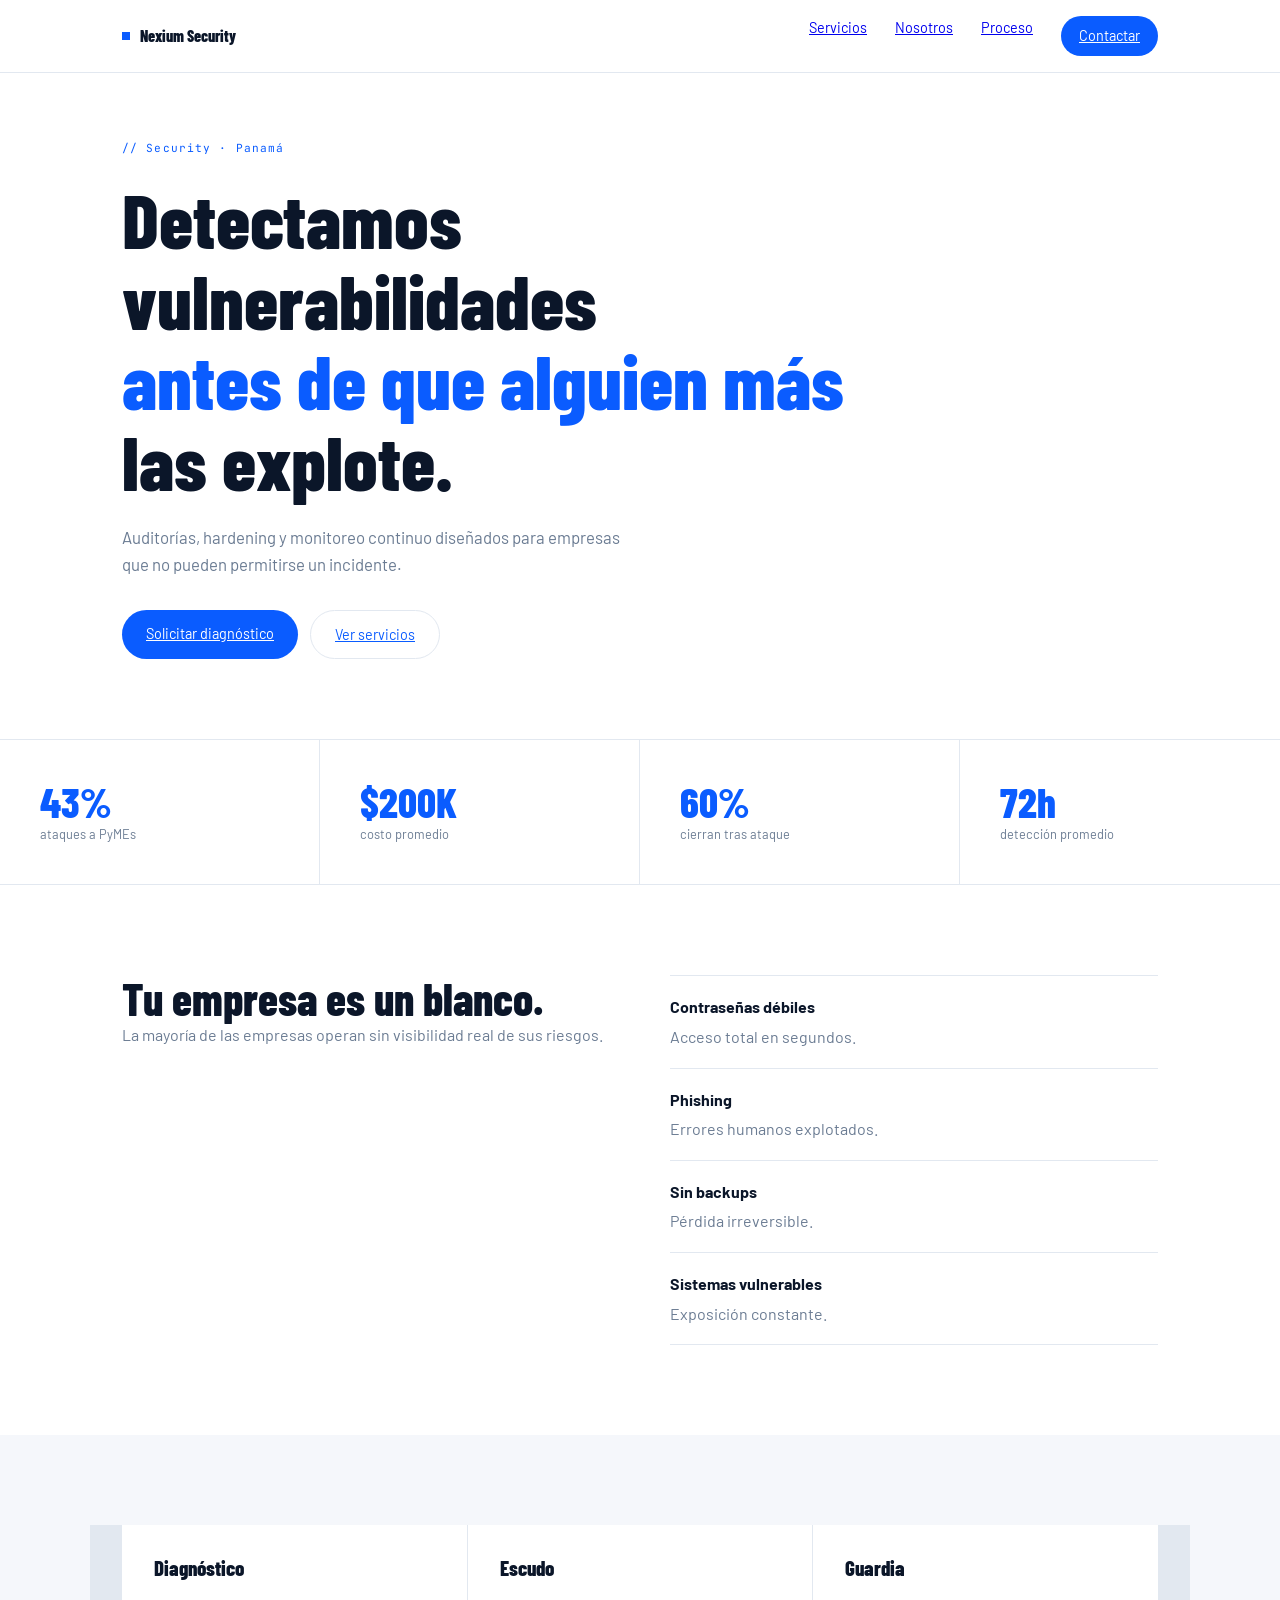
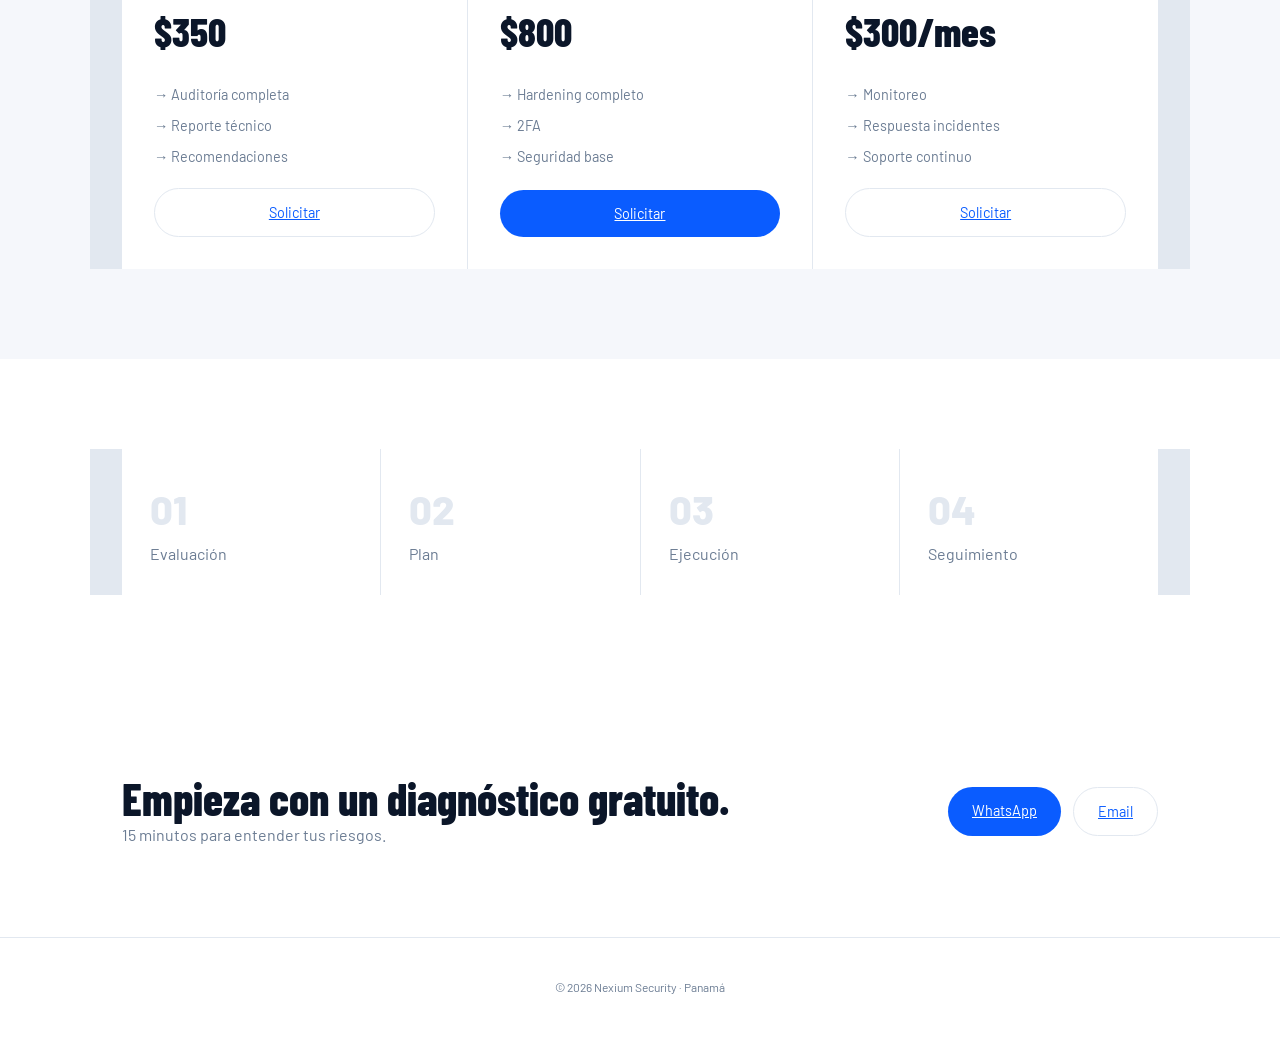
==== commit 2b233e22: "Update HTML structure and styling for improvements" ====
--- a/index.html
+++ b/index.html
@@ -3,123 +3,128 @@
 <head>
 <meta charset="UTF-8">
 <meta name="viewport" content="width=device-width, initial-scale=1.0">
-<meta name="description" content="Protegemos tu empresa antes de que alguien más lo haga. Auditorías, hardening y monitoreo de seguridad para PyMEs en Panamá.">
+<meta name="description" content="Protegemos tu empresa antes de que un incidente la detenga. Ciberseguridad profesional para PyMEs en Panamá.">
 
 <title>Nexium Security</title>
 
 <link rel="preconnect" href="https://fonts.googleapis.com">
 <link rel="preconnect" href="https://fonts.gstatic.com" crossorigin>
-
-<link href="https://fonts.googleapis.com/css2?family=Inter:wght@300;400;500&family=Syne:wght@700;800&family=Space+Mono:wght@400;700&display=swap" rel="stylesheet">
+<link href="https://fonts.googleapis.com/css2?family=Barlow:wght@400;500;600&family=Barlow+Condensed:wght@700;800&family=JetBrains+Mono:wght@400;500&display=swap" rel="stylesheet">
 
 <style>
 :root{
---bg:#03050f;
---bg2:#070c1a;
---bg3:#0d1525;
---blue:#1d6aff;
---blue2:#3b82f6;
---blue-glow:rgba(29,106,255,0.15);
---text:#dde3f0;
---muted:#5a677d;
---border:rgba(29,106,255,0.12);
---border2:rgba(61,130,246,0.25);
-}
-
-*,*::before,*::after{box-sizing:border-box;margin:0;padding:0;}
-html{scroll-behavior:smooth;}
+--ink:#0B1629;
+--muted:#6B7C93;
+--blue:#0A5CFF;
+--bg:#ffffff;
+--bg2:#F5F7FB;
+--line:#E2E8F0;
+--radius:8px;
+--transition:.2s ease;
+}
+
+*{box-sizing:border-box;margin:0;padding:0;}
 body{
-font-family:'Inter',sans-serif;
+font-family:'Barlow',sans-serif;
 background:var(--bg);
-color:var(--text);
-overflow-x:hidden;
--webkit-font-smoothing:antialiased;
-}
-
-.container{max-width:960px;margin:auto;padding:0 20px;}
-
-h1,h2,h3{font-family:'Syne',sans-serif;}
-a{text-decoration:none;color:inherit}
-
-.section{padding:100px 0;}
-.bg2{background:var(--bg2);}
+color:var(--ink);
+line-height:1.6;
+}
+
+.container{max-width:1100px;margin:auto;padding:0 32px;}
+.section{padding:90px 0;}
+
+h1,h2,h3{
+font-family:'Barlow Condensed';
+font-weight:800;
+line-height:1.05;
+}
+
+h1{font-size:clamp(3rem,6vw,5rem);}
+h2{font-size:clamp(2rem,4vw,2.8rem);}
+
+p{color:var(--muted);}
 
 /* NAV */
 nav{
 position:fixed;
-top:0;
 width:100%;
-background:rgba(3,5,15,0.9);
-backdrop-filter:blur(8px);
-border-top:2px solid var(--blue);
+background:rgba(255,255,255,.92);
+backdrop-filter:blur(10px);
+border-bottom:1px solid var(--line);
 z-index:100;
 }
 
 .nav-inner{
 display:flex;
+justify-content:space-between;
 align-items:center;
-justify-content:space-between;
-height:70px;
+height:72px;
 }
 
 .logo{
+font-family:'Barlow Condensed';
+font-weight:800;
 display:flex;
 align-items:center;
-font-family:'Syne';
-font-weight:800;
-}
-
-.logo span{
-width:7px;height:7px;
+gap:10px;
+}
+
+.logo div{
+width:8px;height:8px;background:var(--blue);
+}
+
+.nav-links{
+display:flex;
+gap:28px;
+font-size:.9rem;
+}
+
+.nav-cta{
 background:var(--blue);
-margin-right:10px;
-display:inline-block;
-}
-
-.nav-links{
-display:flex;
-gap:24px;
-font-size:14px;
-}
-
-.nav-btn{
-border:1px solid var(--border2);
-padding:8px 14px;
-border-radius:5px;
-color:var(--blue2);
+color:#fff;
+padding:8px 18px;
+border-radius:999px;
 }
 
 /* HERO */
 .hero{
-padding-top:120px;
-min-height:100vh;
-display:flex;
-align-items:center;
-background:radial-gradient(ellipse at 15% 40%, rgba(29,106,255,0.07), transparent 60%);
+padding-top:140px;
+padding-bottom:80px;
+border-bottom:1px solid var(--line);
+}
+
+.hero-label{
+font-family:'JetBrains Mono';
+font-size:.7rem;
+letter-spacing:.1em;
+color:var(--blue);
+margin-bottom:20px;
 }
 
 .hero h1{
-font-size:clamp(2.8rem,4vw,4rem);
-line-height:1.1;
-}
-
-.blue{color:var(--blue);}
-.outline{
-color:transparent;
--webkit-text-stroke:1px var(--blue);
+max-width:780px;
+margin-bottom:24px;
+}
+
+.hero h1 span{
+color:var(--blue);
 }
 
 .hero p{
-color:var(--muted);
 max-width:520px;
-margin:20px 0;
+margin-bottom:32px;
+font-size:1.05rem;
 }
 
 .btn{
-padding:12px 18px;
-border-radius:5px;
-font-size:14px;
-display:inline-block;
+padding:12px 24px;
+border-radius:999px;
+font-size:.9rem;
+display:inline-flex;
+gap:8px;
+cursor:pointer;
+transition:var(--transition);
 }
 
 .btn-primary{
@@ -127,280 +132,247 @@
 color:#fff;
 }
 
+.btn-primary:hover{
+transform:translateY(-1px);
+}
+
 .btn-secondary{
-border:1px solid var(--border2);
-color:var(--blue2);
-}
+border:1px solid var(--line);
+color:var(--blue);
+}
+
+.btn-group{display:flex;gap:12px;flex-wrap:wrap;}
 
 /* STATS */
 .stats{
-border-top:1px solid var(--border);
-border-bottom:1px solid var(--border);
 display:grid;
 grid-template-columns:repeat(4,1fr);
-text-align:center;
-gap:40px;
-}
-
-.stats h3{
-font-size:2.25rem;
+border-bottom:1px solid var(--line);
+}
+
+.stat{
+padding:40px;
+border-right:1px solid var(--line);
+}
+
+.stat:last-child{border:none;}
+
+.stat h3{
+font-size:2.6rem;
 color:var(--blue);
 }
 
-.stats p{
-font-family:'Space Mono';
-font-size:0.72rem;
-letter-spacing:0.1em;
-color:var(--muted);
-}
-
-/* CARDS */
+.stat p{
+font-size:.8rem;
+}
+
+/* GRID */
+.grid-2{display:grid;grid-template-columns:1fr 1fr;gap:60px;}
+.grid-3{display:grid;grid-template-columns:repeat(3,1fr);gap:1px;background:var(--line);}
+
+/* PROBLEM */
+.problem-list{
+border-top:1px solid var(--line);
+}
+
+.problem-item{
+padding:18px 0;
+border-bottom:1px solid var(--line);
+}
+
+.problem-item strong{display:block;margin-bottom:4px;}
+
+/* PRICING */
 .card{
-background:var(--bg3);
-border:1px solid var(--border);
-padding:28px;
-border-radius:8px;
-transition:0.2s;
-}
-
-.card:hover{
-border-color:var(--border2);
-}
-
-/* GRID */
-.grid-2{
-display:grid;
-grid-template-columns:1fr 1fr;
-gap:40px;
-}
-
-.grid-3{
-display:grid;
-grid-template-columns:repeat(3,1fr);
-gap:24px;
-}
-
-/* FADE */
-.fade-in{
-opacity:0;
-transform:translateY(20px);
-transition:0.4s;
-}
-.visible{
-opacity:1;
-transform:none;
+background:#fff;
+padding:32px;
+display:flex;
+flex-direction:column;
+gap:20px;
+}
+
+.card h3{font-size:1.3rem;}
+
+.price{
+font-size:2.5rem;
+font-weight:800;
+font-family:'Barlow Condensed';
+}
+
+.features{font-size:.9rem;color:var(--muted);display:flex;flex-direction:column;gap:8px;}
+
+.card .btn{
+margin-top:auto;
+justify-content:center;
 }
 
 /* PROCESS */
-.steps{
+.process{
 display:grid;
 grid-template-columns:repeat(4,1fr);
-gap:20px;
-text-align:center;
-}
-
-.circle{
-width:56px;height:56px;
-border-radius:50%;
-border:1px solid var(--border);
-display:flex;
-align-items:center;
-justify-content:center;
-margin:auto;
-color:var(--blue);
-transition:0.2s;
-}
-
-.circle:hover{
-background:var(--blue);
-color:#fff;
-}
-
-/* FOOTER */
-footer{
-border-top:1px solid var(--border);
-background:var(--bg2);
-padding:30px 0;
-}
-
-.footer-inner{
+gap:1px;
+background:var(--line);
+}
+
+.step{
+background:#fff;
+padding:28px;
+}
+
+.step span{
+font-size:2.5rem;
+color:var(--line);
+font-weight:800;
+}
+
+/* CTA */
+.cta{
 display:flex;
 justify-content:space-between;
 align-items:center;
-font-family:'Space Mono';
-font-size:12px;
+gap:40px;
+}
+
+footer{
+border-top:1px solid var(--line);
+padding:40px 0;
+text-align:center;
+font-size:.75rem;
 color:var(--muted);
 }
 
-/* MOBILE */
+/* RESPONSIVE */
 @media(max-width:768px){
+.grid-2,.process,.stats{grid-template-columns:1fr;}
 .nav-links{display:none;}
-.grid-2,.grid-3,.stats,.steps{grid-template-columns:1fr;}
-.footer-inner{flex-direction:column;gap:10px;text-align:center;}
+.cta{flex-direction:column;align-items:flex-start;}
 }
 </style>
 </head>
 
 <body>
 
-<!-- NAV -->
 <nav>
 <div class="container nav-inner">
-<div class="logo"><span></span>Nexium Security</div>
+<div class="logo"><div></div>Nexium Security</div>
 <div class="nav-links">
-<a href="#problema">El Problema</a>
 <a href="#servicios">Servicios</a>
 <a href="#nosotros">Nosotros</a>
 <a href="#proceso">Proceso</a>
-<a href="#contacto" class="nav-btn">Contactar</a>
+<a href="#contacto" class="nav-cta">Contactar</a>
 </div>
 </div>
 </nav>
 
-<!-- HERO -->
-<section class="hero section">
-<div class="container fade-in">
-<p style="font-family:Space Mono;">// Ciberseguridad · Panamá · Blue Team</p>
+<section class="hero">
+<div class="container">
+<div class="hero-label">// Security · Panamá</div>
+
 <h1>
-Protegemos tu empresa<br>
-<span class="blue">antes de que</span><br>
-<span class="outline">alguien más lo haga.</span>
+Detectamos vulnerabilidades<br>
+<span>antes de que alguien más</span><br>
+las explote.
 </h1>
-<p>Auditorías, hardening y monitoreo de seguridad para PyMEs panameñas que no pueden permitirse un incidente.</p>
-
-<a class="btn btn-primary" href="https://wa.me/50762370808?text=Hola,%20quiero%20información" target="_blank">→ Solicitar diagnóstico</a>
+
+<p>
+Auditorías, hardening y monitoreo continuo diseñados para empresas que no pueden permitirse un incidente.
+</p>
+
+<div class="btn-group">
+<a class="btn btn-primary" href="https://wa.me/50762370808" target="_blank">Solicitar diagnóstico</a>
 <a class="btn btn-secondary" href="#servicios">Ver servicios</a>
 </div>
-</section>
-
-<!-- STATS -->
-<section class="section bg2">
-<div class="container stats fade-in">
-<div><h3 data-num="43">0</h3><p>ATAQUES A PYMES</p></div>
-<div><h3 data-num="200">0</h3><p>COSTO PROMEDIO</p></div>
-<div><h3 data-num="60">0</h3><p>CIERRAN TRAS ATAQUE</p></div>
-<div><h3 data-num="72">0</h3><p>HORAS DETECCIÓN</p></div>
-</div>
-</section>
-
-<!-- PROBLEMA -->
-<section id="problema" class="section">
-<div class="container grid-2 fade-in">
+</div>
+</section>
+
+<section class="stats">
+<div class="stat"><h3>43%</h3><p>ataques a PyMEs</p></div>
+<div class="stat"><h3>$200K</h3><p>costo promedio</p></div>
+<div class="stat"><h3>60%</h3><p>cierran tras ataque</p></div>
+<div class="stat"><h3>72h</h3><p>detección promedio</p></div>
+</section>
+
+<section class="section">
+<div class="container grid-2">
 <div>
-<h2>Tu empresa es un blanco. ¿Está preparada?</h2>
-<p class="muted">La mayoría de las PyMEs operan sin protección real.</p>
-</div>
-<div class="grid-2">
-<div class="card">🔐 Contraseñas débiles</div>
-<div class="card">📧 Phishing</div>
-<div class="card">💾 Sin backups</div>
-<div class="card">⚙️ Sistemas sin actualizar</div>
-</div>
-</div>
-</section>
-
-<!-- SERVICIOS -->
-<section id="servicios" class="section bg2">
-<div class="container grid-3 fade-in">
+<h2>Tu empresa es un blanco.</h2>
+<p>La mayoría de las empresas operan sin visibilidad real de sus riesgos.</p>
+</div>
+
+<div class="problem-list">
+<div class="problem-item"><strong>Contraseñas débiles</strong><p>Acceso total en segundos.</p></div>
+<div class="problem-item"><strong>Phishing</strong><p>Errores humanos explotados.</p></div>
+<div class="problem-item"><strong>Sin backups</strong><p>Pérdida irreversible.</p></div>
+<div class="problem-item"><strong>Sistemas vulnerables</strong><p>Exposición constante.</p></div>
+</div>
+</div>
+</section>
+
+<section id="servicios" class="section" style="background:var(--bg2)">
+<div class="container grid-3">
 
 <div class="card">
-<h3>Nexium Diagnóstico</h3>
-<p>$350</p>
-<a class="btn btn-secondary" href="https://wa.me/50762370808" target="_blank">Solicitar</a>
+<h3>Diagnóstico</h3>
+<div class="price">$350</div>
+<div class="features">
+<span>→ Auditoría completa</span>
+<span>→ Reporte técnico</span>
+<span>→ Recomendaciones</span>
+</div>
+<a class="btn btn-secondary" href="#">Solicitar</a>
 </div>
 
 <div class="card">
-<h3>Nexium Escudo</h3>
-<p>$800</p>
-<a class="btn btn-primary" href="https://wa.me/50762370808" target="_blank">Solicitar</a>
+<h3>Escudo</h3>
+<div class="price">$800</div>
+<div class="features">
+<span>→ Hardening completo</span>
+<span>→ 2FA</span>
+<span>→ Seguridad base</span>
+</div>
+<a class="btn btn-primary" href="#">Solicitar</a>
 </div>
 
 <div class="card">
-<h3>Nexium Guardia</h3>
-<p>$300/mes</p>
-<a class="btn btn-secondary" href="https://wa.me/50762370808" target="_blank">Solicitar</a>
-</div>
-
-</div>
-</section>
-
-<!-- NOSOTROS -->
-<section id="nosotros" class="section">
-<div class="container grid-2 fade-in">
+<h3>Guardia</h3>
+<div class="price">$300/mes</div>
+<div class="features">
+<span>→ Monitoreo</span>
+<span>→ Respuesta incidentes</span>
+<span>→ Soporte continuo</span>
+</div>
+<a class="btn btn-secondary" href="#">Solicitar</a>
+</div>
+
+</div>
+</section>
+
+<section id="proceso" class="section">
+<div class="container process">
+<div class="step"><span>01</span><p>Evaluación</p></div>
+<div class="step"><span>02</span><p>Plan</p></div>
+<div class="step"><span>03</span><p>Ejecución</p></div>
+<div class="step"><span>04</span><p>Seguimiento</p></div>
+</div>
+</section>
+
+<section id="contacto" class="section">
+<div class="container cta">
 <div>
-<h2>Conocimiento técnico. Enfoque humano.</h2>
-<p>Nexium Security hace la ciberseguridad accesible para PyMEs.</p>
-</div>
-<div>
-<div class="card">Active Directory — 88%</div>
-<div class="card">SIEM — 85%</div>
-</div>
-</div>
-</section>
-
-<!-- PROCESO -->
-<section id="proceso" class="section bg2">
-<div class="container steps fade-in">
-<div><div class="circle">01</div><p>Llamada</p></div>
-<div><div class="circle">02</div><p>Propuesta</p></div>
-<div><div class="circle">03</div><p>Ejecución</p></div>
-<div><div class="circle">04</div><p>Seguimiento</p></div>
-</div>
-</section>
-
-<!-- CTA -->
-<section id="contacto" class="section">
-<div class="container fade-in" style="text-align:center;">
-<h2>Empieza con un<br><span class="blue">diagnóstico gratuito</span></h2>
-
+<h2>Empieza con un diagnóstico gratuito.</h2>
+<p>15 minutos para entender tus riesgos.</p>
+</div>
+
+<div class="btn-group">
 <a class="btn btn-primary" href="https://wa.me/50762370808" target="_blank">WhatsApp</a>
 <a class="btn btn-secondary" href="mailto:support@nexium-security.tech">Email</a>
 </div>
-</section>
-
-<!-- FOOTER -->
+</div>
+</section>
+
 <footer>
-<div class="container footer-inner">
-<div class="logo"><span></span>Nexium Security</div>
-<div>© 2026 Nexium Security · Panamá</div>
-<div>
-<a href="https://www.linkedin.com/company/nexium-security/" target="_blank">LinkedIn</a>
-</div>
-</div>
+© 2026 Nexium Security · Panamá
 </footer>
-
-<script>
-// FADE IN
-const observer=new IntersectionObserver(entries=>{
-entries.forEach(entry=>{
-if(entry.isIntersecting){
-entry.target.classList.add("visible");
-observer.unobserve(entry.target);
-}
-});
-},{threshold:0.12});
-
-document.querySelectorAll(".fade-in").forEach(el=>observer.observe(el));
-
-// COUNTER
-const counters=document.querySelectorAll("[data-num]");
-counters.forEach(el=>{
-let started=false;
-const obs=new IntersectionObserver(entries=>{
-if(entries[0].isIntersecting && !started){
-started=true;
-let i=0;
-let target=+el.dataset.num;
-let interval=setInterval(()=>{
-i+=Math.ceil(target/30);
-if(i>=target){i=target;clearInterval(interval);}
-el.textContent=i;
-},40);
-}
-});
-obs.observe(el);
-});
-</script>
 
 </body>
 </html>
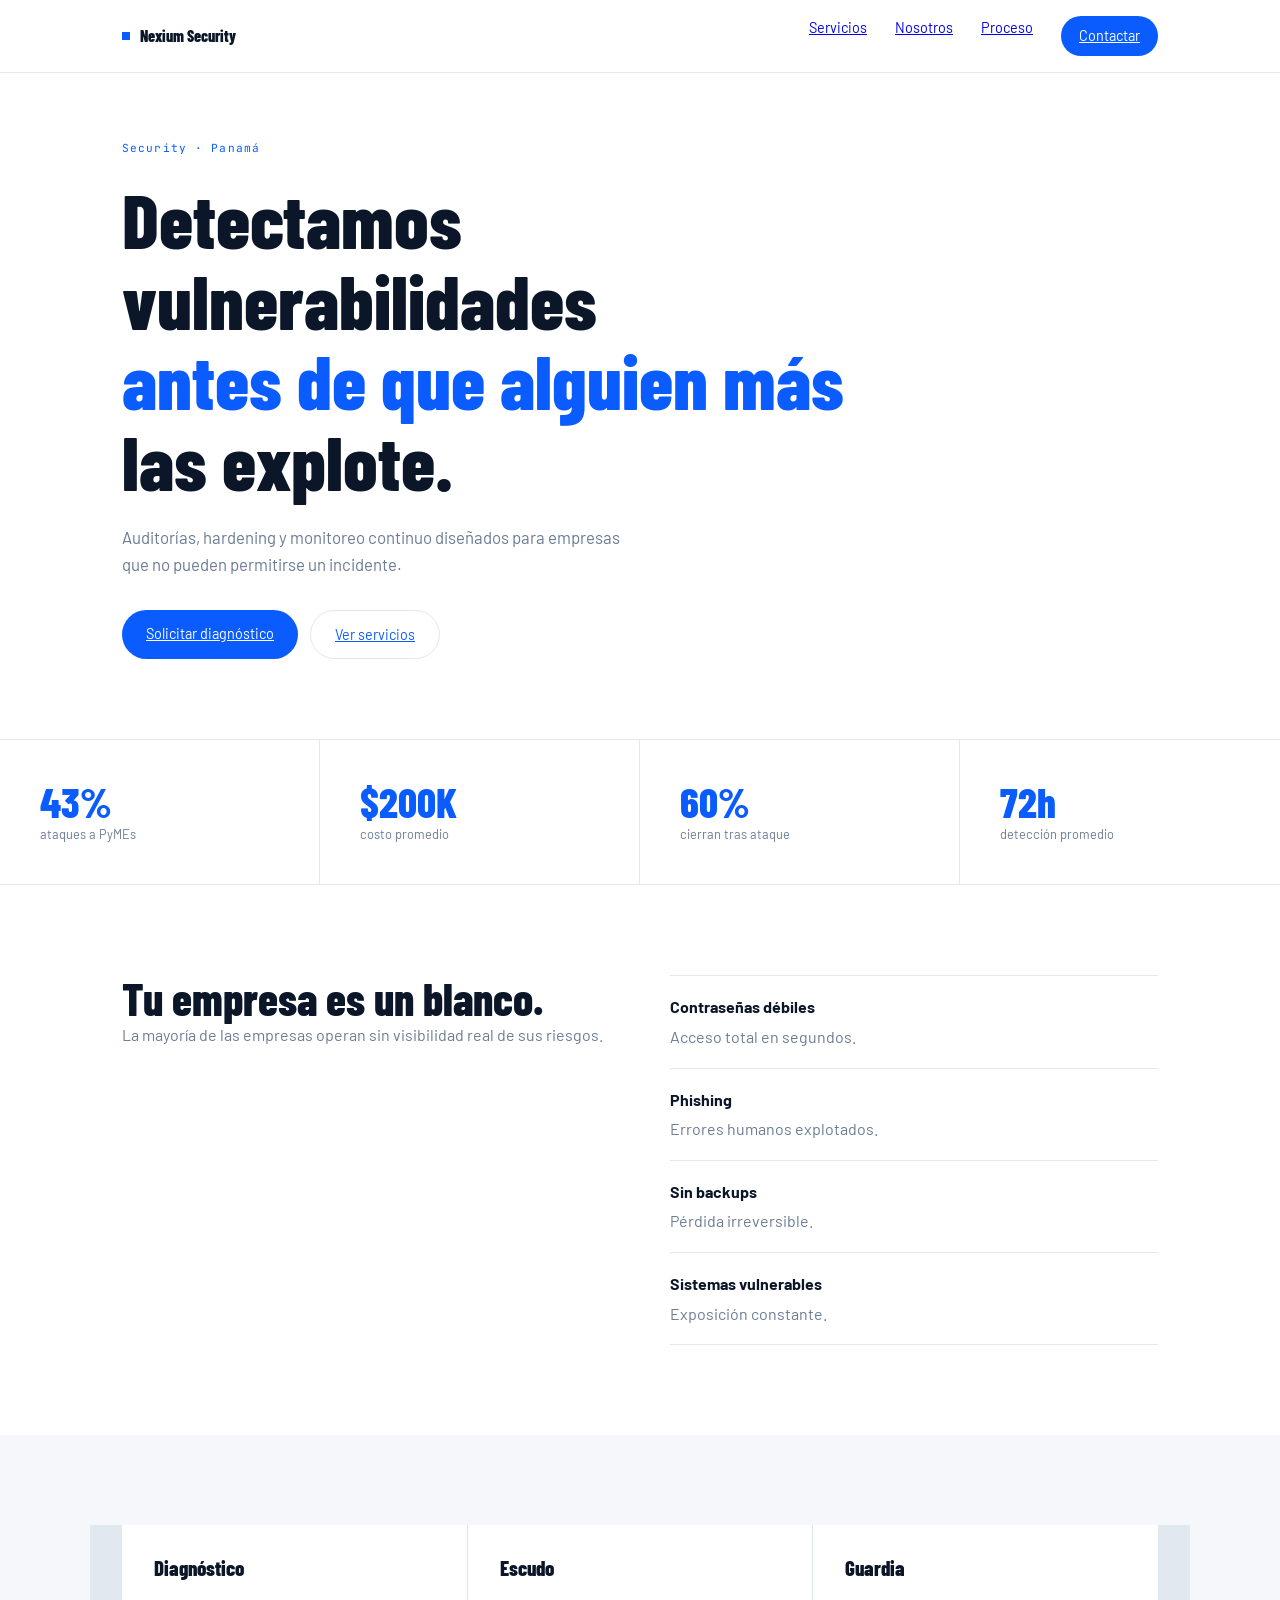
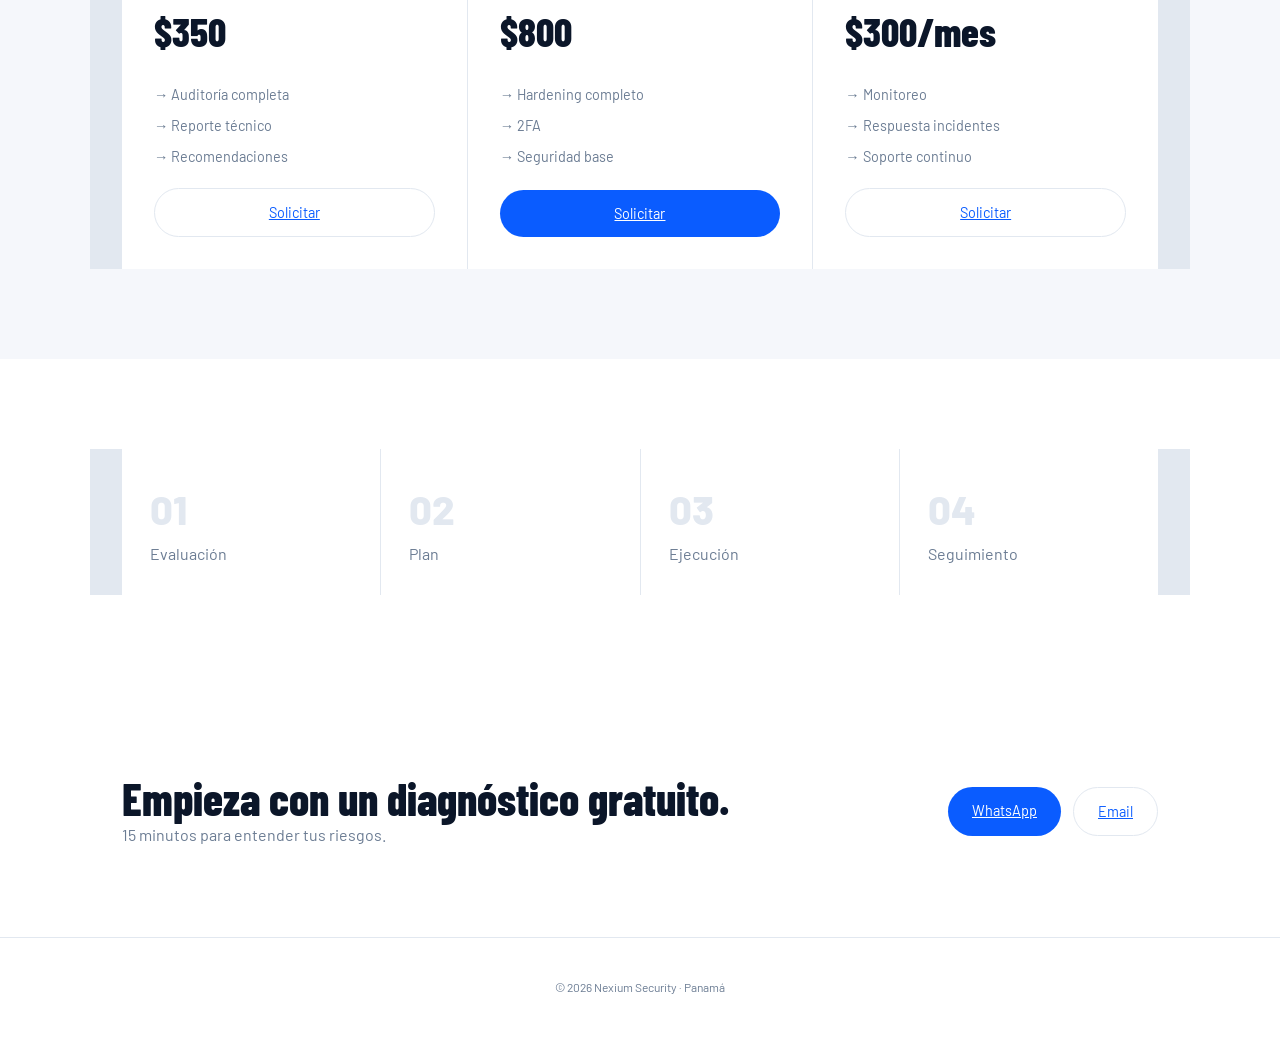
==== commit e558e896: "Fix hero label text in index.html" ====
--- a/index.html
+++ b/index.html
@@ -266,7 +266,7 @@
 
 <section class="hero">
 <div class="container">
-<div class="hero-label">// Security · Panamá</div>
+<div class="hero-label">Security · Panamá</div>
 
 <h1>
 Detectamos vulnerabilidades<br>
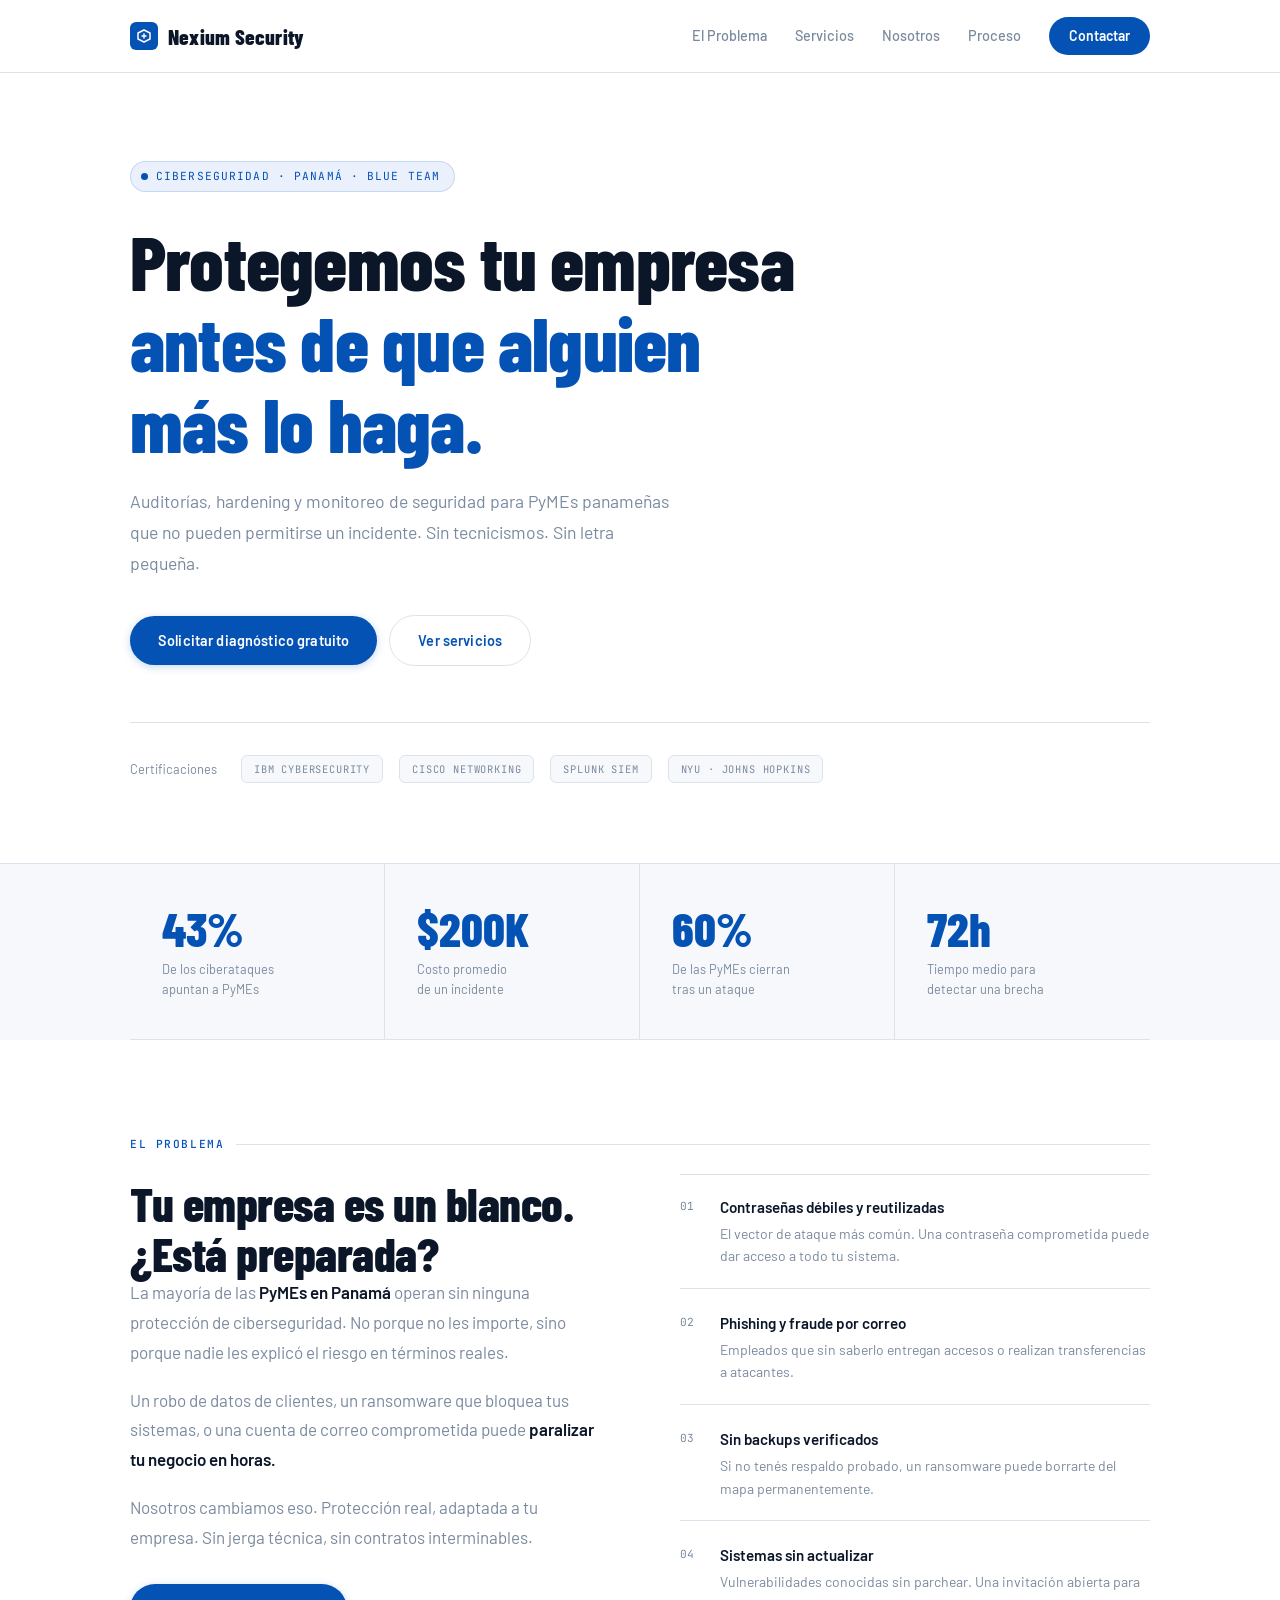
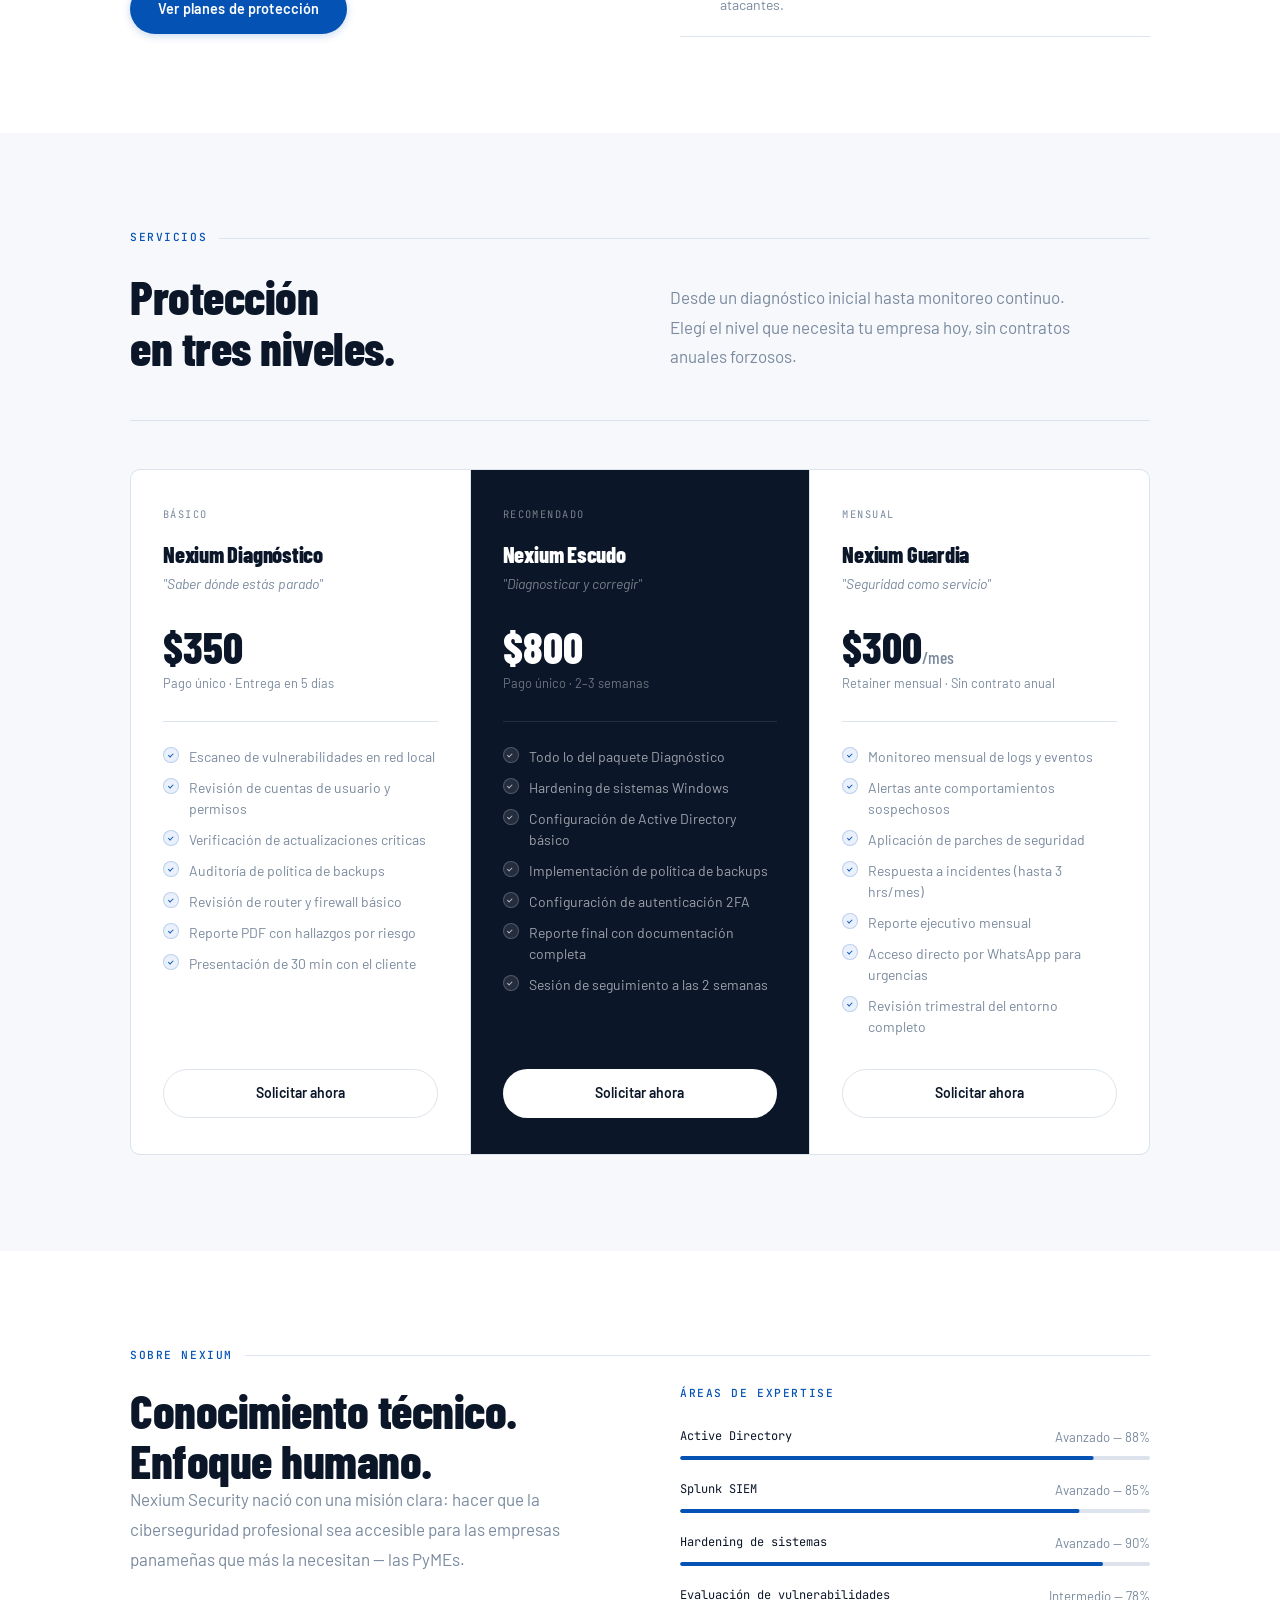
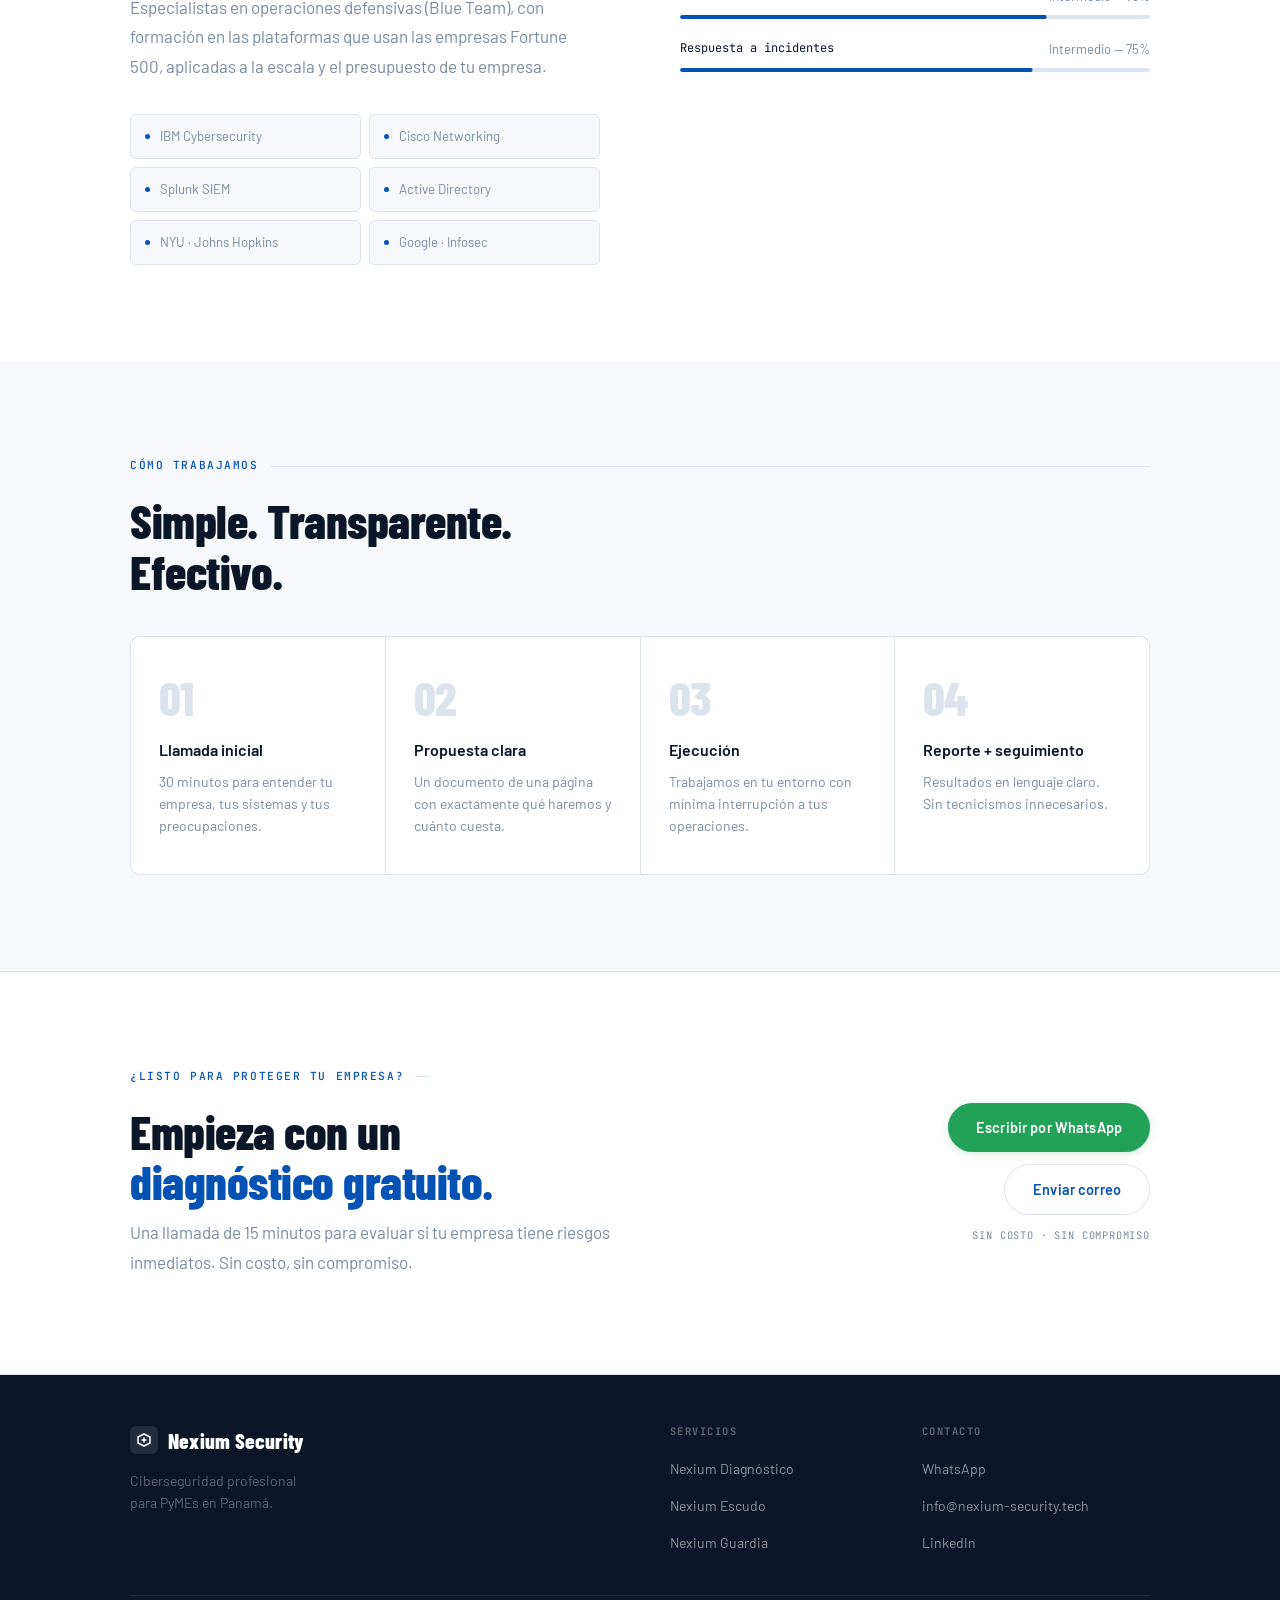
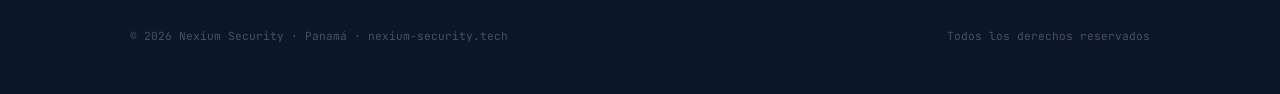
==== commit 65840210: "Update greeting from 'Hello World' to 'Goodbye World'" ====
--- a/index.html
+++ b/index.html
@@ -3,376 +3,1091 @@
 <head>
 <meta charset="UTF-8">
 <meta name="viewport" content="width=device-width, initial-scale=1.0">
-<meta name="description" content="Protegemos tu empresa antes de que un incidente la detenga. Ciberseguridad profesional para PyMEs en Panamá.">
-
-<title>Nexium Security</title>
+<meta name="description" content="Protegemos tu empresa antes de que alguien más lo haga. Auditorías, hardening y monitoreo de seguridad para PyMEs en Panamá.">
+<title>Nexium Security — Ciberseguridad para Empresas en Panamá</title>
 
 <link rel="preconnect" href="https://fonts.googleapis.com">
 <link rel="preconnect" href="https://fonts.gstatic.com" crossorigin>
-<link href="https://fonts.googleapis.com/css2?family=Barlow:wght@400;500;600&family=Barlow+Condensed:wght@700;800&family=JetBrains+Mono:wght@400;500&display=swap" rel="stylesheet">
+<link href="https://fonts.googleapis.com/css2?family=Barlow+Condensed:wght@600;700;800&family=Barlow:wght@400;500;600&family=JetBrains+Mono:wght@400;500&display=swap" rel="stylesheet">
 
 <style>
-:root{
---ink:#0B1629;
---muted:#6B7C93;
---blue:#0A5CFF;
---bg:#ffffff;
---bg2:#F5F7FB;
---line:#E2E8F0;
---radius:8px;
---transition:.2s ease;
-}
-
-*{box-sizing:border-box;margin:0;padding:0;}
-body{
-font-family:'Barlow',sans-serif;
-background:var(--bg);
-color:var(--ink);
-line-height:1.6;
-}
-
-.container{max-width:1100px;margin:auto;padding:0 32px;}
-.section{padding:90px 0;}
-
-h1,h2,h3{
-font-family:'Barlow Condensed';
-font-weight:800;
-line-height:1.05;
-}
-
-h1{font-size:clamp(3rem,6vw,5rem);}
-h2{font-size:clamp(2rem,4vw,2.8rem);}
-
-p{color:var(--muted);}
-
-/* NAV */
-nav{
-position:fixed;
-width:100%;
-background:rgba(255,255,255,.92);
-backdrop-filter:blur(10px);
-border-bottom:1px solid var(--line);
-z-index:100;
-}
-
-.nav-inner{
-display:flex;
-justify-content:space-between;
-align-items:center;
-height:72px;
-}
-
-.logo{
-font-family:'Barlow Condensed';
-font-weight:800;
-display:flex;
-align-items:center;
-gap:10px;
-}
-
-.logo div{
-width:8px;height:8px;background:var(--blue);
-}
-
-.nav-links{
-display:flex;
-gap:28px;
-font-size:.9rem;
-}
-
-.nav-cta{
-background:var(--blue);
-color:#fff;
-padding:8px 18px;
-border-radius:999px;
-}
-
-/* HERO */
-.hero{
-padding-top:140px;
-padding-bottom:80px;
-border-bottom:1px solid var(--line);
-}
-
-.hero-label{
-font-family:'JetBrains Mono';
-font-size:.7rem;
-letter-spacing:.1em;
-color:var(--blue);
-margin-bottom:20px;
-}
-
-.hero h1{
-max-width:780px;
-margin-bottom:24px;
-}
-
-.hero h1 span{
-color:var(--blue);
-}
-
-.hero p{
-max-width:520px;
-margin-bottom:32px;
-font-size:1.05rem;
-}
-
-.btn{
-padding:12px 24px;
-border-radius:999px;
-font-size:.9rem;
-display:inline-flex;
-gap:8px;
-cursor:pointer;
-transition:var(--transition);
-}
-
-.btn-primary{
-background:var(--blue);
-color:#fff;
-}
-
-.btn-primary:hover{
-transform:translateY(-1px);
-}
-
-.btn-secondary{
-border:1px solid var(--line);
-color:var(--blue);
-}
-
-.btn-group{display:flex;gap:12px;flex-wrap:wrap;}
-
-/* STATS */
-.stats{
-display:grid;
-grid-template-columns:repeat(4,1fr);
-border-bottom:1px solid var(--line);
-}
-
-.stat{
-padding:40px;
-border-right:1px solid var(--line);
-}
-
-.stat:last-child{border:none;}
-
-.stat h3{
-font-size:2.6rem;
-color:var(--blue);
-}
-
-.stat p{
-font-size:.8rem;
-}
-
-/* GRID */
-.grid-2{display:grid;grid-template-columns:1fr 1fr;gap:60px;}
-.grid-3{display:grid;grid-template-columns:repeat(3,1fr);gap:1px;background:var(--line);}
-
-/* PROBLEM */
-.problem-list{
-border-top:1px solid var(--line);
-}
-
-.problem-item{
-padding:18px 0;
-border-bottom:1px solid var(--line);
-}
-
-.problem-item strong{display:block;margin-bottom:4px;}
-
-/* PRICING */
-.card{
-background:#fff;
-padding:32px;
-display:flex;
-flex-direction:column;
-gap:20px;
-}
-
-.card h3{font-size:1.3rem;}
-
-.price{
-font-size:2.5rem;
-font-weight:800;
-font-family:'Barlow Condensed';
-}
-
-.features{font-size:.9rem;color:var(--muted);display:flex;flex-direction:column;gap:8px;}
-
-.card .btn{
-margin-top:auto;
-justify-content:center;
-}
-
-/* PROCESS */
-.process{
-display:grid;
-grid-template-columns:repeat(4,1fr);
-gap:1px;
-background:var(--line);
-}
-
-.step{
-background:#fff;
-padding:28px;
-}
-
-.step span{
-font-size:2.5rem;
-color:var(--line);
-font-weight:800;
-}
-
-/* CTA */
-.cta{
-display:flex;
-justify-content:space-between;
-align-items:center;
-gap:40px;
-}
-
-footer{
-border-top:1px solid var(--line);
-padding:40px 0;
-text-align:center;
-font-size:.75rem;
-color:var(--muted);
-}
-
-/* RESPONSIVE */
-@media(max-width:768px){
-.grid-2,.process,.stats{grid-template-columns:1fr;}
-.nav-links{display:none;}
-.cta{flex-direction:column;align-items:flex-start;}
+/* ── VARIABLES ─────────────────────────────────────── */
+:root {
+  --ink:      #0B1629;
+  --ink2:     #2C3E57;
+  --muted:    #7A8A9E;
+  --blue:     #0552B5;
+  --blue-mid: #1A6AFF;
+  --blue-lt:  #EAF0FC;
+  --rule:     #DDE3EC;
+  --bg:       #FFFFFF;
+  --bg2:      #F6F8FC;
+  --success:  #1A7A4A;
+  --r-sm: 6px;
+  --r-md: 10px;
+  --r-pill: 100px;
+  --tr: 0.18s ease;
+}
+
+/* ── RESET ─────────────────────────────────────────── */
+*, *::before, *::after { box-sizing: border-box; margin: 0; padding: 0; }
+html { scroll-behavior: smooth; }
+body {
+  font-family: 'Barlow', sans-serif;
+  background: var(--bg);
+  color: var(--ink);
+  overflow-x: hidden;
+  -webkit-font-smoothing: antialiased;
+  line-height: 1.6;
+  font-size: 17px;
+}
+
+/* ── TYPE ──────────────────────────────────────────── */
+h1, h2, h3 {
+  font-family: 'Barlow Condensed', sans-serif;
+  font-weight: 800;
+  letter-spacing: -0.01em;
+  color: var(--ink);
+  line-height: 1.05;
+}
+h1 { font-size: clamp(3.2rem, 6vw, 5.5rem); }
+h2 { font-size: clamp(2rem, 4vw, 3rem); }
+h3 { font-size: 1.5rem; }
+h4 { font-family: 'Barlow', sans-serif; font-weight: 600; font-size: 0.95rem; color: var(--ink); }
+p  { color: var(--muted); line-height: 1.75; }
+a  { text-decoration: none; color: inherit; }
+strong { color: var(--ink); font-weight: 600; }
+
+/* ── LAYOUT ────────────────────────────────────────── */
+.container { max-width: 1100px; margin: auto; padding: 0 40px; }
+.section   { padding: 96px 0; }
+.bg2       { background: var(--bg2); }
+
+/* ── LABELS ────────────────────────────────────────── */
+.label {
+  font-family: 'JetBrains Mono', monospace;
+  font-size: 0.7rem;
+  font-weight: 500;
+  letter-spacing: 0.14em;
+  text-transform: uppercase;
+  color: var(--blue);
+}
+.label-rule {
+  display: flex;
+  align-items: center;
+  gap: 12px;
+  margin-bottom: 20px;
+}
+.label-rule::after {
+  content: '';
+  flex: 1;
+  height: 1px;
+  background: var(--rule);
+}
+
+/* ── BUTTONS ───────────────────────────────────────── */
+.btn {
+  display: inline-flex;
+  align-items: center;
+  gap: 8px;
+  padding: 13px 28px;
+  font-family: 'Barlow', sans-serif;
+  font-weight: 600;
+  font-size: 0.9rem;
+  border-radius: var(--r-pill);
+  transition: var(--tr);
+  cursor: pointer;
+  border: none;
+  letter-spacing: 0.01em;
+}
+.btn-primary {
+  background: var(--blue);
+  color: #fff;
+  box-shadow: 0 2px 8px rgba(5, 82, 181, 0.22);
+}
+.btn-primary:hover {
+  background: #0447A0;
+  box-shadow: 0 4px 16px rgba(5, 82, 181, 0.32);
+  transform: translateY(-1px);
+}
+.btn-secondary {
+  background: transparent;
+  color: var(--blue);
+  border: 1.5px solid var(--rule);
+}
+.btn-secondary:hover {
+  border-color: var(--blue);
+  background: var(--blue-lt);
+}
+.btn-wa {
+  background: #22A259;
+  color: #fff;
+  box-shadow: 0 2px 8px rgba(34, 162, 89, 0.2);
+}
+.btn-wa:hover {
+  background: #1A8A4A;
+  transform: translateY(-1px);
+}
+.btn-group { display: flex; gap: 12px; flex-wrap: wrap; align-items: center; }
+
+/* ── NAV ───────────────────────────────────────────── */
+nav {
+  position: fixed;
+  top: 0;
+  width: 100%;
+  background: rgba(255,255,255,0.96);
+  backdrop-filter: blur(14px);
+  border-bottom: 1px solid var(--rule);
+  z-index: 100;
+}
+.nav-inner {
+  display: flex;
+  align-items: center;
+  justify-content: space-between;
+  height: 72px;
+}
+.logo {
+  display: flex;
+  align-items: center;
+  gap: 10px;
+  font-family: 'Barlow Condensed', sans-serif;
+  font-weight: 800;
+  font-size: 1.35rem;
+  letter-spacing: 0.01em;
+  color: var(--ink);
+}
+.logo-mark {
+  width: 28px;
+  height: 28px;
+  background: var(--blue);
+  border-radius: 6px;
+  display: flex;
+  align-items: center;
+  justify-content: center;
+  flex-shrink: 0;
+}
+.logo-mark svg { display: block; }
+.nav-links {
+  display: flex;
+  align-items: center;
+  gap: 28px;
+  font-size: 0.9rem;
+  font-weight: 500;
+}
+.nav-links a { color: var(--muted); transition: color var(--tr); }
+.nav-links a:hover { color: var(--ink); }
+.nav-cta {
+  background: var(--blue);
+  color: #fff !important;
+  padding: 8px 20px;
+  border-radius: var(--r-pill);
+  font-weight: 600;
+  font-size: 0.875rem;
+  transition: var(--tr);
+}
+.nav-cta:hover { background: #0447A0; }
+
+/* ── HERO ──────────────────────────────────────────── */
+.hero {
+  padding-top: 160px;
+  padding-bottom: 80px;
+  position: relative;
+  border-bottom: 1px solid var(--rule);
+}
+.hero-eyebrow {
+  display: inline-flex;
+  align-items: center;
+  gap: 8px;
+  background: var(--blue-lt);
+  border: 1px solid rgba(5,82,181,0.15);
+  padding: 6px 14px 6px 10px;
+  border-radius: var(--r-pill);
+  margin-bottom: 28px;
+}
+.hero-eyebrow .dot {
+  width: 7px; height: 7px;
+  background: var(--blue);
+  border-radius: 50%;
+  animation: pulse-dot 2.4s ease-in-out infinite;
+}
+.hero-eyebrow span {
+  font-family: 'JetBrains Mono', monospace;
+  font-size: 0.7rem;
+  color: var(--blue);
+  letter-spacing: 0.1em;
+  text-transform: uppercase;
+}
+.hero h1 { margin-bottom: 24px; max-width: 820px; }
+.hero h1 em {
+  font-style: normal;
+  color: var(--blue);
+}
+.hero-lead {
+  font-size: 1.1rem;
+  max-width: 540px;
+  margin-bottom: 36px;
+  line-height: 1.75;
+}
+.hero-trust {
+  margin-top: 56px;
+  padding-top: 32px;
+  border-top: 1px solid var(--rule);
+  display: flex;
+  align-items: center;
+  gap: 24px;
+}
+.hero-trust p {
+  font-size: 0.8rem;
+  color: var(--muted);
+  margin: 0;
+}
+.trust-badges {
+  display: flex;
+  gap: 16px;
+  flex-wrap: wrap;
+}
+.trust-badge {
+  font-family: 'JetBrains Mono', monospace;
+  font-size: 0.65rem;
+  color: var(--muted);
+  letter-spacing: 0.08em;
+  text-transform: uppercase;
+  background: var(--bg2);
+  border: 1px solid var(--rule);
+  padding: 5px 12px;
+  border-radius: var(--r-sm);
+}
+
+/* ── STATS ─────────────────────────────────────────── */
+.stats-row {
+  display: grid;
+  grid-template-columns: repeat(4, 1fr);
+  border-bottom: 1px solid var(--rule);
+}
+.stat-cell {
+  padding: 40px 32px;
+  border-right: 1px solid var(--rule);
+}
+.stat-cell:last-child { border-right: none; }
+.stat-number {
+  font-family: 'Barlow Condensed', sans-serif;
+  font-size: 3rem;
+  font-weight: 800;
+  color: var(--blue);
+  line-height: 1;
+  margin-bottom: 8px;
+}
+.stat-desc {
+  font-size: 0.8rem;
+  color: var(--muted);
+  line-height: 1.5;
+  margin: 0;
+}
+
+/* ── PROBLEM ───────────────────────────────────────── */
+.problem-layout {
+  display: grid;
+  grid-template-columns: 1fr 1fr;
+  gap: 80px;
+  align-items: start;
+}
+.problem-text { padding-top: 4px; }
+.problem-text p { margin-bottom: 18px; }
+.threat-list { display: flex; flex-direction: column; gap: 2px; }
+.threat-item {
+  display: grid;
+  grid-template-columns: 40px 1fr;
+  align-items: start;
+  gap: 0;
+  padding: 20px 0;
+  border-bottom: 1px solid var(--rule);
+  transition: background var(--tr);
+}
+.threat-item:first-child { border-top: 1px solid var(--rule); }
+.threat-num {
+  font-family: 'JetBrains Mono', monospace;
+  font-size: 0.7rem;
+  color: var(--muted);
+  padding-top: 3px;
+}
+.threat-body h4 { margin-bottom: 4px; }
+.threat-body p  { font-size: 0.875rem; margin: 0; line-height: 1.6; }
+
+/* ── SERVICES ──────────────────────────────────────── */
+.services-intro {
+  display: grid;
+  grid-template-columns: 1fr 1fr;
+  gap: 60px;
+  align-items: end;
+  margin-bottom: 48px;
+  padding-bottom: 48px;
+  border-bottom: 1px solid var(--rule);
+}
+.services-intro p { margin: 16px 0 0; max-width: 400px; }
+.pricing-grid {
+  display: grid;
+  grid-template-columns: repeat(3, 1fr);
+  gap: 1px;
+  background: var(--rule);
+  border: 1px solid var(--rule);
+  border-radius: var(--r-md);
+  overflow: hidden;
+}
+.pricing-card {
+  background: var(--bg);
+  padding: 36px 32px;
+  display: flex;
+  flex-direction: column;
+  gap: 0;
+  transition: var(--tr);
+}
+.pricing-card.featured {
+  background: var(--ink);
+}
+.pricing-tier {
+  font-family: 'JetBrains Mono', monospace;
+  font-size: 0.65rem;
+  letter-spacing: 0.14em;
+  text-transform: uppercase;
+  color: var(--muted);
+  margin-bottom: 20px;
+}
+.pricing-card.featured .pricing-tier { color: rgba(255,255,255,0.45); }
+.pricing-card h3 {
+  font-size: 1.4rem;
+  margin-bottom: 6px;
+  color: var(--ink);
+}
+.pricing-card.featured h3 { color: #fff; }
+.pricing-subtitle {
+  font-size: 0.875rem;
+  color: var(--muted);
+  margin-bottom: 28px;
+  font-style: italic;
+}
+.pricing-card.featured .pricing-subtitle { color: rgba(255,255,255,0.45); }
+.pricing-amount {
+  font-family: 'Barlow Condensed', sans-serif;
+  font-size: 2.75rem;
+  font-weight: 800;
+  color: var(--ink);
+  line-height: 1;
+  margin-bottom: 4px;
+}
+.pricing-card.featured .pricing-amount { color: #fff; }
+.pricing-cycle {
+  font-size: 0.8rem;
+  color: var(--muted);
+  margin-bottom: 28px;
+}
+.pricing-card.featured .pricing-cycle { color: rgba(255,255,255,0.4); }
+.pricing-divider {
+  height: 1px;
+  background: var(--rule);
+  margin-bottom: 24px;
+}
+.pricing-card.featured .pricing-divider { background: rgba(255,255,255,0.1); }
+.pricing-features {
+  list-style: none;
+  margin-bottom: 32px;
+  flex: 1;
+  display: flex;
+  flex-direction: column;
+  gap: 10px;
+}
+.pricing-features li {
+  display: flex;
+  align-items: flex-start;
+  gap: 10px;
+  font-size: 0.875rem;
+  color: var(--muted);
+  line-height: 1.5;
+}
+.pricing-card.featured .pricing-features li { color: rgba(255,255,255,0.6); }
+.feat-check {
+  width: 16px; height: 16px;
+  border-radius: 50%;
+  background: var(--blue-lt);
+  border: 1px solid rgba(5,82,181,0.2);
+  flex-shrink: 0;
+  margin-top: 1px;
+  position: relative;
+  display: flex;
+  align-items: center;
+  justify-content: center;
+}
+.pricing-card.featured .feat-check {
+  background: rgba(255,255,255,0.1);
+  border-color: rgba(255,255,255,0.2);
+}
+.feat-check::after {
+  content: '';
+  width: 5px; height: 3px;
+  border-left: 1.5px solid var(--blue);
+  border-bottom: 1.5px solid var(--blue);
+  transform: rotate(-45deg) translateY(-1px);
+}
+.pricing-card.featured .feat-check::after {
+  border-color: rgba(255,255,255,0.7);
+}
+.pricing-cta {
+  display: block;
+  text-align: center;
+  padding: 12px;
+  border-radius: var(--r-pill);
+  font-family: 'Barlow', sans-serif;
+  font-weight: 600;
+  font-size: 0.875rem;
+  transition: var(--tr);
+  border: 1.5px solid var(--rule);
+  color: var(--ink);
+}
+.pricing-cta:hover {
+  border-color: var(--blue);
+  color: var(--blue);
+  background: var(--blue-lt);
+}
+.pricing-card.featured .pricing-cta {
+  background: #fff;
+  color: var(--ink);
+  border-color: transparent;
+}
+.pricing-card.featured .pricing-cta:hover {
+  background: var(--blue-lt);
+}
+
+/* ── ABOUT ─────────────────────────────────────────── */
+.about-layout {
+  display: grid;
+  grid-template-columns: 1fr 1fr;
+  gap: 80px;
+  align-items: start;
+}
+.about-text p { margin-bottom: 18px; }
+.certs {
+  display: grid;
+  grid-template-columns: 1fr 1fr;
+  gap: 8px;
+  margin-top: 32px;
+}
+.cert {
+  display: flex;
+  align-items: center;
+  gap: 10px;
+  padding: 11px 14px;
+  border: 1px solid var(--rule);
+  border-radius: var(--r-sm);
+  font-size: 0.825rem;
+  color: var(--muted);
+  background: var(--bg2);
+  transition: border-color var(--tr), color var(--tr);
+}
+.cert:hover { border-color: var(--blue); color: var(--ink); }
+.cert-dot {
+  width: 5px; height: 5px;
+  border-radius: 50%;
+  background: var(--blue);
+  flex-shrink: 0;
+}
+.skills { display: flex; flex-direction: column; gap: 20px; }
+.skill-row {}
+.skill-meta {
+  display: flex;
+  justify-content: space-between;
+  margin-bottom: 8px;
+  font-size: 0.825rem;
+}
+.skill-meta span:first-child {
+  font-family: 'JetBrains Mono', monospace;
+  color: var(--ink);
+  font-size: 0.75rem;
+}
+.skill-meta span:last-child { color: var(--muted); }
+.skill-track {
+  height: 4px;
+  background: var(--rule);
+  border-radius: 100px;
+  overflow: hidden;
+}
+.skill-fill {
+  height: 100%;
+  background: var(--blue);
+  border-radius: 100px;
+  transform: scaleX(0);
+  transform-origin: left;
+  transition: transform 0.9s cubic-bezier(0.2, 0.9, 0.4, 1);
+}
+
+/* ── PROCESS ───────────────────────────────────────── */
+.process-grid {
+  display: grid;
+  grid-template-columns: repeat(4, 1fr);
+  gap: 1px;
+  background: var(--rule);
+  border: 1px solid var(--rule);
+  border-radius: var(--r-md);
+  overflow: hidden;
+}
+.process-step {
+  background: var(--bg);
+  padding: 36px 28px;
+  transition: var(--tr);
+}
+.process-step:hover { background: var(--bg2); }
+.step-index {
+  font-family: 'Barlow Condensed', sans-serif;
+  font-size: 3rem;
+  font-weight: 800;
+  color: var(--rule);
+  line-height: 1;
+  margin-bottom: 16px;
+  letter-spacing: -0.02em;
+}
+.process-step h4 {
+  font-size: 1rem;
+  margin-bottom: 8px;
+}
+.process-step p { font-size: 0.875rem; margin: 0; line-height: 1.6; }
+
+/* ── CTA ───────────────────────────────────────────── */
+#contacto {
+  border-top: 1px solid var(--rule);
+  border-bottom: 1px solid var(--rule);
+}
+.cta-inner {
+  display: grid;
+  grid-template-columns: 1fr auto;
+  gap: 60px;
+  align-items: center;
+}
+.cta-inner h2 { margin-bottom: 12px; }
+.cta-inner p { margin: 0; max-width: 480px; }
+.cta-actions { display: flex; flex-direction: column; gap: 12px; align-items: flex-end; }
+.cta-note {
+  font-family: 'JetBrains Mono', monospace;
+  font-size: 0.65rem;
+  color: var(--muted);
+  letter-spacing: 0.08em;
+  text-align: right;
+  text-transform: uppercase;
+}
+
+/* ── FOOTER ────────────────────────────────────────── */
+footer {
+  background: var(--ink);
+  padding: 48px 0;
+}
+.footer-top {
+  display: grid;
+  grid-template-columns: 1fr 1fr;
+  gap: 60px;
+  padding-bottom: 40px;
+  border-bottom: 1px solid rgba(255,255,255,0.08);
+  margin-bottom: 32px;
+  align-items: start;
+}
+.footer-brand .logo { color: #fff; }
+.footer-brand .logo-mark { background: rgba(255,255,255,0.1); }
+.footer-tagline {
+  font-size: 0.875rem;
+  color: rgba(255,255,255,0.35);
+  margin-top: 12px;
+  line-height: 1.6;
+}
+.footer-links-grid {
+  display: grid;
+  grid-template-columns: repeat(2, 1fr);
+  gap: 24px;
+}
+.footer-link-group h5 {
+  font-family: 'JetBrains Mono', monospace;
+  font-size: 0.65rem;
+  letter-spacing: 0.14em;
+  text-transform: uppercase;
+  color: rgba(255,255,255,0.35);
+  margin-bottom: 14px;
+}
+.footer-link-group ul { list-style: none; display: flex; flex-direction: column; gap: 10px; }
+.footer-link-group a {
+  font-size: 0.875rem;
+  color: rgba(255,255,255,0.55);
+  transition: color var(--tr);
+}
+.footer-link-group a:hover { color: #fff; }
+.footer-bottom {
+  display: flex;
+  justify-content: space-between;
+  align-items: center;
+  gap: 20px;
+}
+.footer-copy {
+  font-family: 'JetBrains Mono', monospace;
+  font-size: 0.7rem;
+  color: rgba(255,255,255,0.25);
+}
+
+/* ── FADE IN ───────────────────────────────────────── */
+.fade-in {
+  opacity: 0;
+  transform: translateY(20px);
+  transition: opacity 0.6s cubic-bezier(0.2, 0.9, 0.4, 1),
+              transform 0.6s ease;
+}
+.fade-in.visible { opacity: 1; transform: none; }
+
+/* ── KEYFRAMES ─────────────────────────────────────── */
+@keyframes pulse-dot {
+  0%, 100% { opacity: 1; transform: scale(1); }
+  50%       { opacity: 0.4; transform: scale(0.8); }
+}
+
+/* ── RESPONSIVE ────────────────────────────────────── */
+@media (max-width: 900px) {
+  .container { padding: 0 24px; }
+  .section { padding: 64px 0; }
+  .nav-links { display: none; }
+
+  .stats-row { grid-template-columns: repeat(2, 1fr); }
+  .stat-cell:nth-child(2) { border-right: none; }
+  .stat-cell { border-bottom: 1px solid var(--rule); }
+  .stat-cell:nth-child(3), .stat-cell:last-child { border-bottom: none; }
+
+  .problem-layout,
+  .about-layout { grid-template-columns: 1fr; gap: 48px; }
+
+  .services-intro { grid-template-columns: 1fr; gap: 24px; }
+  .pricing-grid   { grid-template-columns: 1fr; }
+
+  .process-grid { grid-template-columns: 1fr 1fr; }
+
+  .cta-inner {
+    grid-template-columns: 1fr;
+    gap: 32px;
+  }
+  .cta-actions { align-items: flex-start; }
+  .cta-note { text-align: left; }
+
+  .footer-top { grid-template-columns: 1fr; gap: 40px; }
+  .footer-bottom { flex-direction: column; text-align: center; }
+
+  .certs { grid-template-columns: 1fr; }
+}
+
+@media (max-width: 540px) {
+  .process-grid { grid-template-columns: 1fr; }
+  .hero-trust   { flex-direction: column; align-items: flex-start; gap: 16px; }
 }
 </style>
 </head>
-
 <body>
 
+<!-- NAV ─────────────────────────────────────────────────── -->
 <nav>
-<div class="container nav-inner">
-<div class="logo"><div></div>Nexium Security</div>
-<div class="nav-links">
-<a href="#servicios">Servicios</a>
-<a href="#nosotros">Nosotros</a>
-<a href="#proceso">Proceso</a>
-<a href="#contacto" class="nav-cta">Contactar</a>
-</div>
-</div>
+  <div class="container nav-inner">
+    <div class="logo">
+      <div class="logo-mark">
+        <svg width="14" height="14" viewBox="0 0 14 14" fill="none">
+          <path d="M7 1L13 4V10L7 13L1 10V4L7 1Z" stroke="white" stroke-width="1.5" stroke-linejoin="round"/>
+          <path d="M7 5V9M5 7H9" stroke="white" stroke-width="1.5" stroke-linecap="round"/>
+        </svg>
+      </div>
+      Nexium Security
+    </div>
+    <div class="nav-links">
+      <a href="#problema">El Problema</a>
+      <a href="#servicios">Servicios</a>
+      <a href="#nosotros">Nosotros</a>
+      <a href="#proceso">Proceso</a>
+      <a href="#contacto" class="nav-cta">Contactar</a>
+    </div>
+  </div>
 </nav>
 
+<!-- HERO ────────────────────────────────────────────────── -->
 <section class="hero">
-<div class="container">
-<div class="hero-label">Security · Panamá</div>
-
-<h1>
-Detectamos vulnerabilidades<br>
-<span>antes de que alguien más</span><br>
-las explote.
-</h1>
-
-<p>
-Auditorías, hardening y monitoreo continuo diseñados para empresas que no pueden permitirse un incidente.
-</p>
-
-<div class="btn-group">
-<a class="btn btn-primary" href="https://wa.me/50762370808" target="_blank">Solicitar diagnóstico</a>
-<a class="btn btn-secondary" href="#servicios">Ver servicios</a>
-</div>
-</div>
+  <div class="container fade-in">
+    <div class="hero-eyebrow">
+      <div class="dot"></div>
+      <span>Ciberseguridad · Panamá · Blue Team</span>
+    </div>
+    <h1>
+      Protegemos tu empresa<br>
+      <em>antes de que alguien<br>más lo haga.</em>
+    </h1>
+    <p class="hero-lead">
+      Auditorías, hardening y monitoreo de seguridad para PyMEs panameñas que no pueden permitirse un incidente. Sin tecnicismos. Sin letra pequeña.
+    </p>
+    <div class="btn-group">
+      <a class="btn btn-primary" href="https://wa.me/50762370808?text=Hola,%20quiero%20información%20sobre%20el%20diagnóstico%20de%20seguridad" target="_blank" rel="noopener noreferrer">
+        Solicitar diagnóstico gratuito
+      </a>
+      <a class="btn btn-secondary" href="#servicios">Ver servicios</a>
+    </div>
+    <div class="hero-trust">
+      <p>Certificaciones</p>
+      <div class="trust-badges">
+        <span class="trust-badge">IBM Cybersecurity</span>
+        <span class="trust-badge">Cisco Networking</span>
+        <span class="trust-badge">Splunk SIEM</span>
+        <span class="trust-badge">NYU · Johns Hopkins</span>
+      </div>
+    </div>
+  </div>
 </section>
 
-<section class="stats">
-<div class="stat"><h3>43%</h3><p>ataques a PyMEs</p></div>
-<div class="stat"><h3>$200K</h3><p>costo promedio</p></div>
-<div class="stat"><h3>60%</h3><p>cierran tras ataque</p></div>
-<div class="stat"><h3>72h</h3><p>detección promedio</p></div>
+<!-- STATS ───────────────────────────────────────────────── -->
+<section class="bg2">
+  <div class="container">
+    <div class="stats-row fade-in">
+      <div class="stat-cell">
+        <div class="stat-number"><span class="counter" data-target="43" data-suffix="%">0%</span></div>
+        <p class="stat-desc">De los ciberataques<br>apuntan a PyMEs</p>
+      </div>
+      <div class="stat-cell">
+        <div class="stat-number">$<span class="counter" data-target="200" data-suffix="K">0K</span></div>
+        <p class="stat-desc">Costo promedio<br>de un incidente</p>
+      </div>
+      <div class="stat-cell">
+        <div class="stat-number"><span class="counter" data-target="60" data-suffix="%">0%</span></div>
+        <p class="stat-desc">De las PyMEs cierran<br>tras un ataque</p>
+      </div>
+      <div class="stat-cell">
+        <div class="stat-number"><span class="counter" data-target="72" data-suffix="h">0h</span></div>
+        <p class="stat-desc">Tiempo medio para<br>detectar una brecha</p>
+      </div>
+    </div>
+  </div>
 </section>
 
-<section class="section">
-<div class="container grid-2">
-<div>
-<h2>Tu empresa es un blanco.</h2>
-<p>La mayoría de las empresas operan sin visibilidad real de sus riesgos.</p>
-</div>
-
-<div class="problem-list">
-<div class="problem-item"><strong>Contraseñas débiles</strong><p>Acceso total en segundos.</p></div>
-<div class="problem-item"><strong>Phishing</strong><p>Errores humanos explotados.</p></div>
-<div class="problem-item"><strong>Sin backups</strong><p>Pérdida irreversible.</p></div>
-<div class="problem-item"><strong>Sistemas vulnerables</strong><p>Exposición constante.</p></div>
-</div>
-</div>
+<!-- PROBLEMA ────────────────────────────────────────────── -->
+<section id="problema" class="section">
+  <div class="container">
+    <div class="label-rule">
+      <span class="label">El problema</span>
+    </div>
+    <div class="problem-layout fade-in">
+      <div class="problem-text">
+        <h2>Tu empresa es un blanco.<br>¿Está preparada?</h2>
+        <p>La mayoría de las <strong>PyMEs en Panamá</strong> operan sin ninguna protección de ciberseguridad. No porque no les importe, sino porque nadie les explicó el riesgo en términos reales.</p>
+        <p>Un robo de datos de clientes, un ransomware que bloquea tus sistemas, o una cuenta de correo comprometida puede <strong>paralizar tu negocio en horas.</strong></p>
+        <p>Nosotros cambiamos eso. Protección real, adaptada a tu empresa. Sin jerga técnica, sin contratos interminables.</p>
+        <div style="margin-top:32px;">
+          <a class="btn btn-primary" href="#servicios">Ver planes de protección</a>
+        </div>
+      </div>
+      <div>
+        <div class="threat-list">
+          <div class="threat-item">
+            <div class="threat-num">01</div>
+            <div class="threat-body">
+              <h4>Contraseñas débiles y reutilizadas</h4>
+              <p>El vector de ataque más común. Una contraseña comprometida puede dar acceso a todo tu sistema.</p>
+            </div>
+          </div>
+          <div class="threat-item">
+            <div class="threat-num">02</div>
+            <div class="threat-body">
+              <h4>Phishing y fraude por correo</h4>
+              <p>Empleados que sin saberlo entregan accesos o realizan transferencias a atacantes.</p>
+            </div>
+          </div>
+          <div class="threat-item">
+            <div class="threat-num">03</div>
+            <div class="threat-body">
+              <h4>Sin backups verificados</h4>
+              <p>Si no tenés respaldo probado, un ransomware puede borrarte del mapa permanentemente.</p>
+            </div>
+          </div>
+          <div class="threat-item">
+            <div class="threat-num">04</div>
+            <div class="threat-body">
+              <h4>Sistemas sin actualizar</h4>
+              <p>Vulnerabilidades conocidas sin parchear. Una invitación abierta para atacantes.</p>
+            </div>
+          </div>
+        </div>
+      </div>
+    </div>
+  </div>
 </section>
 
-<section id="servicios" class="section" style="background:var(--bg2)">
-<div class="container grid-3">
-
-<div class="card">
-<h3>Diagnóstico</h3>
-<div class="price">$350</div>
-<div class="features">
-<span>→ Auditoría completa</span>
-<span>→ Reporte técnico</span>
-<span>→ Recomendaciones</span>
-</div>
-<a class="btn btn-secondary" href="#">Solicitar</a>
-</div>
-
-<div class="card">
-<h3>Escudo</h3>
-<div class="price">$800</div>
-<div class="features">
-<span>→ Hardening completo</span>
-<span>→ 2FA</span>
-<span>→ Seguridad base</span>
-</div>
-<a class="btn btn-primary" href="#">Solicitar</a>
-</div>
-
-<div class="card">
-<h3>Guardia</h3>
-<div class="price">$300/mes</div>
-<div class="features">
-<span>→ Monitoreo</span>
-<span>→ Respuesta incidentes</span>
-<span>→ Soporte continuo</span>
-</div>
-<a class="btn btn-secondary" href="#">Solicitar</a>
-</div>
-
-</div>
+<!-- SERVICIOS ───────────────────────────────────────────── -->
+<section id="servicios" class="section bg2">
+  <div class="container">
+    <div class="label-rule">
+      <span class="label">Servicios</span>
+    </div>
+    <div class="services-intro fade-in">
+      <div>
+        <h2>Protección<br>en tres niveles.</h2>
+      </div>
+      <div>
+        <p>Desde un diagnóstico inicial hasta monitoreo continuo. Elegí el nivel que necesita tu empresa hoy, sin contratos anuales forzosos.</p>
+      </div>
+    </div>
+    <div class="pricing-grid fade-in">
+
+      <!-- BÁSICO -->
+      <div class="pricing-card">
+        <div class="pricing-tier">Básico</div>
+        <h3>Nexium Diagnóstico</h3>
+        <p class="pricing-subtitle">"Saber dónde estás parado"</p>
+        <div class="pricing-amount">$350</div>
+        <div class="pricing-cycle">Pago único · Entrega en 5 días</div>
+        <div class="pricing-divider"></div>
+        <ul class="pricing-features">
+          <li><div class="feat-check"></div>Escaneo de vulnerabilidades en red local</li>
+          <li><div class="feat-check"></div>Revisión de cuentas de usuario y permisos</li>
+          <li><div class="feat-check"></div>Verificación de actualizaciones críticas</li>
+          <li><div class="feat-check"></div>Auditoría de política de backups</li>
+          <li><div class="feat-check"></div>Revisión de router y firewall básico</li>
+          <li><div class="feat-check"></div>Reporte PDF con hallazgos por riesgo</li>
+          <li><div class="feat-check"></div>Presentación de 30 min con el cliente</li>
+        </ul>
+        <a href="https://wa.me/50762370808?text=Quiero%20el%20paquete%20Diagnóstico" class="pricing-cta" target="_blank" rel="noopener noreferrer">Solicitar ahora</a>
+      </div>
+
+      <!-- RECOMENDADO -->
+      <div class="pricing-card featured">
+        <div class="pricing-tier">Recomendado</div>
+        <h3>Nexium Escudo</h3>
+        <p class="pricing-subtitle">"Diagnosticar y corregir"</p>
+        <div class="pricing-amount">$800</div>
+        <div class="pricing-cycle">Pago único · 2–3 semanas</div>
+        <div class="pricing-divider"></div>
+        <ul class="pricing-features">
+          <li><div class="feat-check"></div>Todo lo del paquete Diagnóstico</li>
+          <li><div class="feat-check"></div>Hardening de sistemas Windows</li>
+          <li><div class="feat-check"></div>Configuración de Active Directory básico</li>
+          <li><div class="feat-check"></div>Implementación de política de backups</li>
+          <li><div class="feat-check"></div>Configuración de autenticación 2FA</li>
+          <li><div class="feat-check"></div>Reporte final con documentación completa</li>
+          <li><div class="feat-check"></div>Sesión de seguimiento a las 2 semanas</li>
+        </ul>
+        <a href="https://wa.me/50762370808?text=Quiero%20el%20paquete%20Escudo" class="pricing-cta" target="_blank" rel="noopener noreferrer">Solicitar ahora</a>
+      </div>
+
+      <!-- MENSUAL -->
+      <div class="pricing-card">
+        <div class="pricing-tier">Mensual</div>
+        <h3>Nexium Guardia</h3>
+        <p class="pricing-subtitle">"Seguridad como servicio"</p>
+        <div class="pricing-amount">$300<span style="font-size:1.1rem;font-weight:500;color:var(--muted)">/mes</span></div>
+        <div class="pricing-cycle">Retainer mensual · Sin contrato anual</div>
+        <div class="pricing-divider"></div>
+        <ul class="pricing-features">
+          <li><div class="feat-check"></div>Monitoreo mensual de logs y eventos</li>
+          <li><div class="feat-check"></div>Alertas ante comportamientos sospechosos</li>
+          <li><div class="feat-check"></div>Aplicación de parches de seguridad</li>
+          <li><div class="feat-check"></div>Respuesta a incidentes (hasta 3 hrs/mes)</li>
+          <li><div class="feat-check"></div>Reporte ejecutivo mensual</li>
+          <li><div class="feat-check"></div>Acceso directo por WhatsApp para urgencias</li>
+          <li><div class="feat-check"></div>Revisión trimestral del entorno completo</li>
+        </ul>
+        <a href="https://wa.me/50762370808?text=Quiero%20el%20paquete%20Guardia" class="pricing-cta" target="_blank" rel="noopener noreferrer">Solicitar ahora</a>
+      </div>
+
+    </div>
+  </div>
 </section>
 
-<section id="proceso" class="section">
-<div class="container process">
-<div class="step"><span>01</span><p>Evaluación</p></div>
-<div class="step"><span>02</span><p>Plan</p></div>
-<div class="step"><span>03</span><p>Ejecución</p></div>
-<div class="step"><span>04</span><p>Seguimiento</p></div>
-</div>
+<!-- NOSOTROS ────────────────────────────────────────────── -->
+<section id="nosotros" class="section">
+  <div class="container">
+    <div class="label-rule">
+      <span class="label">Sobre Nexium</span>
+    </div>
+    <div class="about-layout fade-in">
+      <div class="about-text">
+        <h2>Conocimiento técnico.<br>Enfoque humano.</h2>
+        <p>Nexium Security nació con una misión clara: hacer que la ciberseguridad profesional sea accesible para las empresas panameñas que más la necesitan — las PyMEs.</p>
+        <p>Especialistas en operaciones defensivas (Blue Team), con formación en las plataformas que usan las empresas Fortune 500, aplicadas a la escala y el presupuesto de tu empresa.</p>
+        <div class="certs">
+          <div class="cert"><div class="cert-dot"></div>IBM Cybersecurity</div>
+          <div class="cert"><div class="cert-dot"></div>Cisco Networking</div>
+          <div class="cert"><div class="cert-dot"></div>Splunk SIEM</div>
+          <div class="cert"><div class="cert-dot"></div>Active Directory</div>
+          <div class="cert"><div class="cert-dot"></div>NYU · Johns Hopkins</div>
+          <div class="cert"><div class="cert-dot"></div>Google · Infosec</div>
+        </div>
+      </div>
+      <div>
+        <div class="label" style="margin-bottom:24px;display:block;">Áreas de expertise</div>
+        <div class="skills">
+          <div class="skill-row">
+            <div class="skill-meta"><span>Active Directory</span><span>Avanzado — 88%</span></div>
+            <div class="skill-track"><div class="skill-fill" data-w="0.88"></div></div>
+          </div>
+          <div class="skill-row">
+            <div class="skill-meta"><span>Splunk SIEM</span><span>Avanzado — 85%</span></div>
+            <div class="skill-track"><div class="skill-fill" data-w="0.85"></div></div>
+          </div>
+          <div class="skill-row">
+            <div class="skill-meta"><span>Hardening de sistemas</span><span>Avanzado — 90%</span></div>
+            <div class="skill-track"><div class="skill-fill" data-w="0.90"></div></div>
+          </div>
+          <div class="skill-row">
+            <div class="skill-meta"><span>Evaluación de vulnerabilidades</span><span>Intermedio — 78%</span></div>
+            <div class="skill-track"><div class="skill-fill" data-w="0.78"></div></div>
+          </div>
+          <div class="skill-row">
+            <div class="skill-meta"><span>Respuesta a incidentes</span><span>Intermedio — 75%</span></div>
+            <div class="skill-track"><div class="skill-fill" data-w="0.75"></div></div>
+          </div>
+        </div>
+      </div>
+    </div>
+  </div>
 </section>
 
+<!-- PROCESO ─────────────────────────────────────────────── -->
+<section id="proceso" class="section bg2">
+  <div class="container">
+    <div class="label-rule">
+      <span class="label">Cómo trabajamos</span>
+    </div>
+    <h2 style="margin-bottom:40px;">Simple. Transparente.<br>Efectivo.</h2>
+    <div class="process-grid fade-in">
+      <div class="process-step">
+        <div class="step-index">01</div>
+        <h4>Llamada inicial</h4>
+        <p>30 minutos para entender tu empresa, tus sistemas y tus preocupaciones.</p>
+      </div>
+      <div class="process-step">
+        <div class="step-index">02</div>
+        <h4>Propuesta clara</h4>
+        <p>Un documento de una página con exactamente qué haremos y cuánto cuesta.</p>
+      </div>
+      <div class="process-step">
+        <div class="step-index">03</div>
+        <h4>Ejecución</h4>
+        <p>Trabajamos en tu entorno con mínima interrupción a tus operaciones.</p>
+      </div>
+      <div class="process-step">
+        <div class="step-index">04</div>
+        <h4>Reporte + seguimiento</h4>
+        <p>Resultados en lenguaje claro. Sin tecnicismos innecesarios.</p>
+      </div>
+    </div>
+  </div>
+</section>
+
+<!-- CTA ─────────────────────────────────────────────────── -->
 <section id="contacto" class="section">
-<div class="container cta">
-<div>
-<h2>Empieza con un diagnóstico gratuito.</h2>
-<p>15 minutos para entender tus riesgos.</p>
-</div>
-
-<div class="btn-group">
-<a class="btn btn-primary" href="https://wa.me/50762370808" target="_blank">WhatsApp</a>
-<a class="btn btn-secondary" href="mailto:support@nexium-security.tech">Email</a>
-</div>
-</div>
+  <div class="container">
+    <div class="cta-inner fade-in">
+      <div>
+        <div class="label-rule" style="max-width:300px;">
+          <span class="label">¿Listo para proteger tu empresa?</span>
+        </div>
+        <h2>Empieza con un<br><span style="color:var(--blue);">diagnóstico gratuito.</span></h2>
+        <p style="margin-top:12px;">Una llamada de 15 minutos para evaluar si tu empresa tiene riesgos inmediatos. Sin costo, sin compromiso.</p>
+      </div>
+      <div class="cta-actions">
+        <a class="btn btn-wa" href="https://wa.me/50762370808?text=Hola,%20quiero%20una%20evaluación%20gratuita%20para%20mi%20empresa" target="_blank" rel="noopener noreferrer">Escribir por WhatsApp</a>
+        <a class="btn btn-secondary" href="mailto:info@nexium-security.tech">Enviar correo</a>
+        <span class="cta-note">Sin costo · Sin compromiso</span>
+      </div>
+    </div>
+  </div>
 </section>
 
+<!-- FOOTER ──────────────────────────────────────────────── -->
 <footer>
-© 2026 Nexium Security · Panamá
+  <div class="container">
+    <div class="footer-top">
+      <div class="footer-brand">
+        <div class="logo">
+          <div class="logo-mark">
+            <svg width="14" height="14" viewBox="0 0 14 14" fill="none">
+              <path d="M7 1L13 4V10L7 13L1 10V4L7 1Z" stroke="white" stroke-width="1.5" stroke-linejoin="round"/>
+              <path d="M7 5V9M5 7H9" stroke="white" stroke-width="1.5" stroke-linecap="round"/>
+            </svg>
+          </div>
+          Nexium Security
+        </div>
+        <p class="footer-tagline">Ciberseguridad profesional<br>para PyMEs en Panamá.</p>
+      </div>
+      <div class="footer-links-grid">
+        <div class="footer-link-group">
+          <h5>Servicios</h5>
+          <ul>
+            <li><a href="#servicios">Nexium Diagnóstico</a></li>
+            <li><a href="#servicios">Nexium Escudo</a></li>
+            <li><a href="#servicios">Nexium Guardia</a></li>
+          </ul>
+        </div>
+        <div class="footer-link-group">
+          <h5>Contacto</h5>
+          <ul>
+            <li><a href="https://wa.me/50762370808" target="_blank" rel="noopener noreferrer">WhatsApp</a></li>
+            <li><a href="mailto:info@nexium-security.tech">info@nexium-security.tech</a></li>
+            <li><a href="https://www.linkedin.com/company/nexium-security/" target="_blank" rel="noopener noreferrer">LinkedIn</a></li>
+          </ul>
+        </div>
+      </div>
+    </div>
+    <div class="footer-bottom">
+      <span class="footer-copy">© 2026 Nexium Security · Panamá · nexium-security.tech</span>
+      <span class="footer-copy">Todos los derechos reservados</span>
+    </div>
+  </div>
 </footer>
 
+<script>
+/* FADE IN */
+const io = new IntersectionObserver(entries => {
+  entries.forEach((e, i) => {
+    if (e.isIntersecting) {
+      setTimeout(() => e.target.classList.add('visible'), i * 50);
+      io.unobserve(e.target);
+    }
+  });
+}, { threshold: 0.08 });
+document.querySelectorAll('.fade-in').forEach(el => io.observe(el));
+
+/* SKILL BARS */
+const skillObs = new IntersectionObserver(entries => {
+  if (entries[0].isIntersecting) {
+    document.querySelectorAll('.skill-fill').forEach(bar => {
+      bar.style.transform = `scaleX(${bar.dataset.w})`;
+    });
+    skillObs.disconnect();
+  }
+}, { threshold: 0.3 });
+const about = document.querySelector('#nosotros');
+if (about) skillObs.observe(about);
+
+/* COUNTERS */
+const cntObs = new IntersectionObserver(entries => {
+  if (entries[0].isIntersecting) {
+    document.querySelectorAll('.counter').forEach(el => {
+      const target = +el.dataset.target;
+      const suffix = el.dataset.suffix || '';
+      let n = 0;
+      const step = Math.ceil(target / 36);
+      const t = setInterval(() => {
+        n = Math.min(n + step, target);
+        el.textContent = n + suffix;
+        if (n >= target) clearInterval(t);
+      }, 28);
+    });
+    cntObs.disconnect();
+  }
+}, { threshold: 0.4 });
+const stats = document.querySelector('.stats-row');
+if (stats) cntObs.observe(stats);
+
+/* SMOOTH SCROLL */
+document.querySelectorAll('a[href^="#"]').forEach(a => {
+  a.addEventListener('click', e => {
+    const t = document.querySelector(a.getAttribute('href'));
+    if (t) {
+      e.preventDefault();
+      window.scrollTo({ top: t.getBoundingClientRect().top + scrollY - 72, behavior: 'smooth' });
+    }
+  });
+});
+</script>
 </body>
 </html>
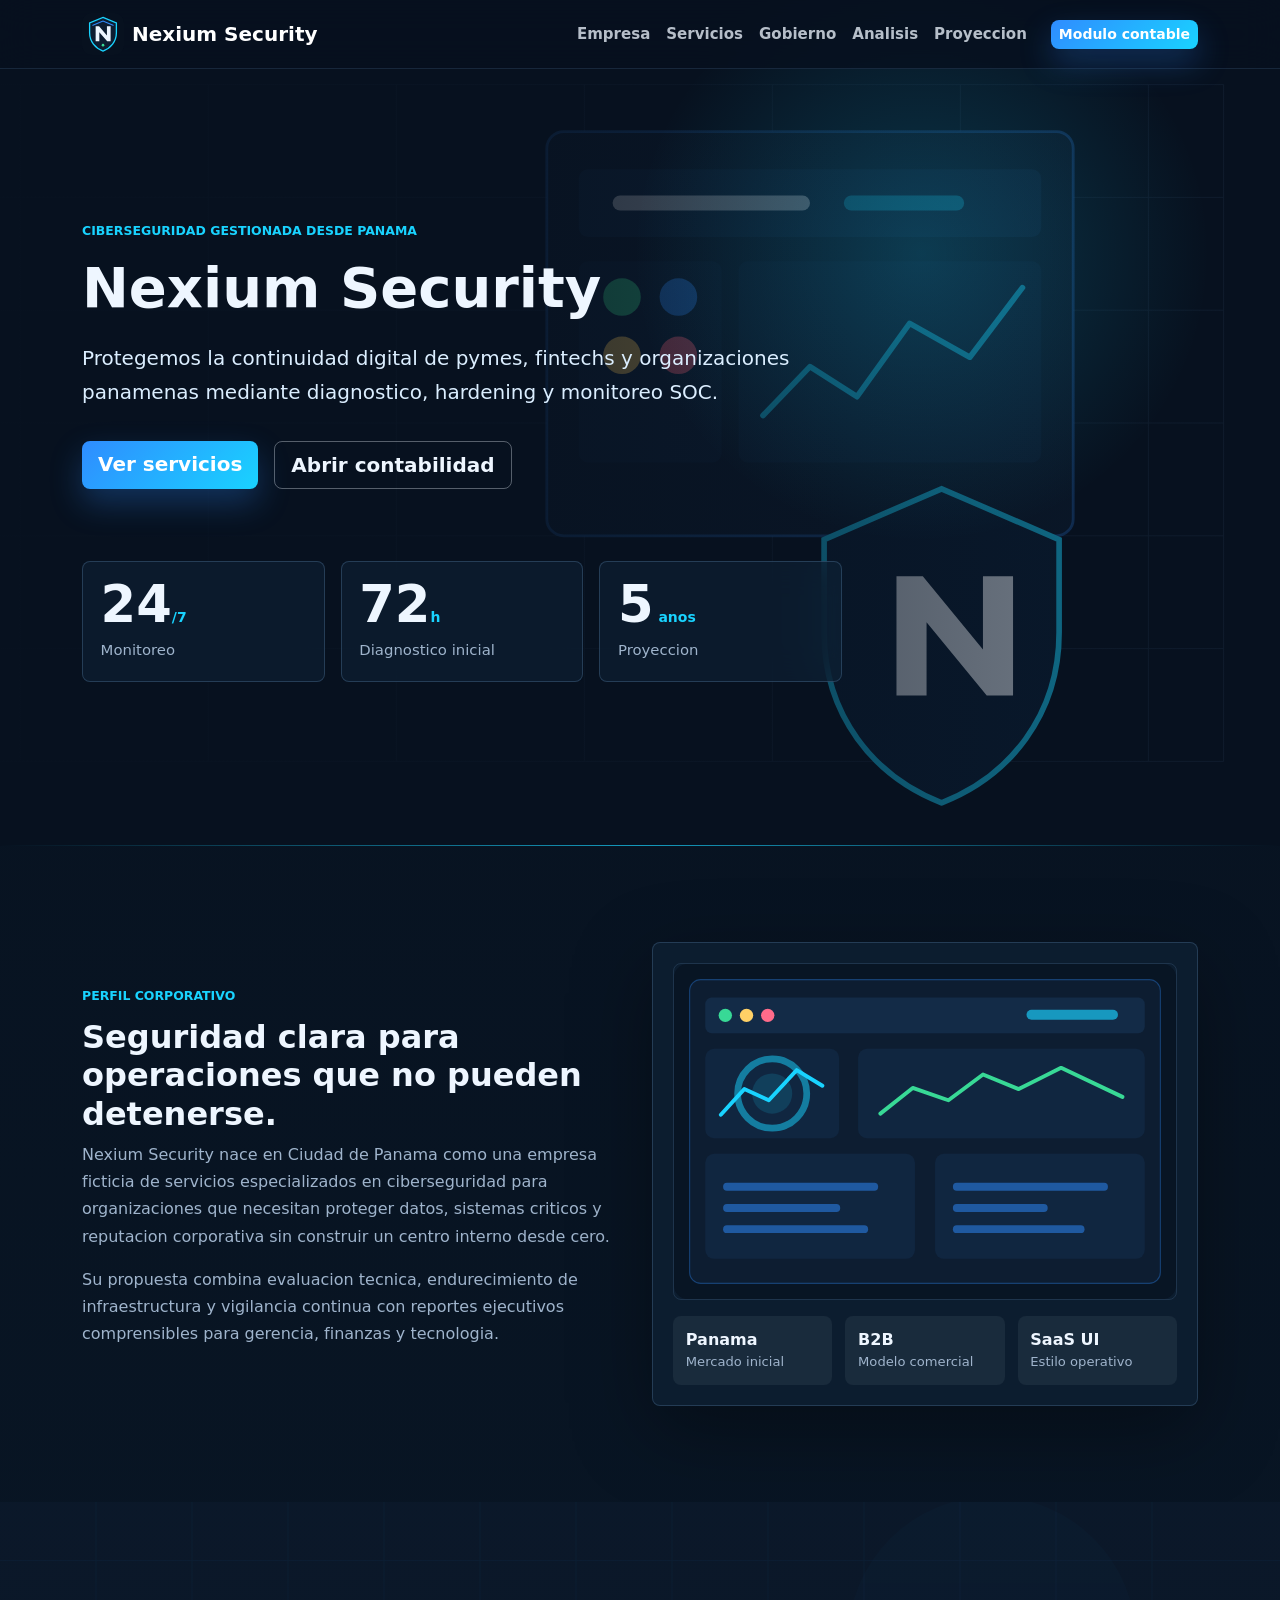
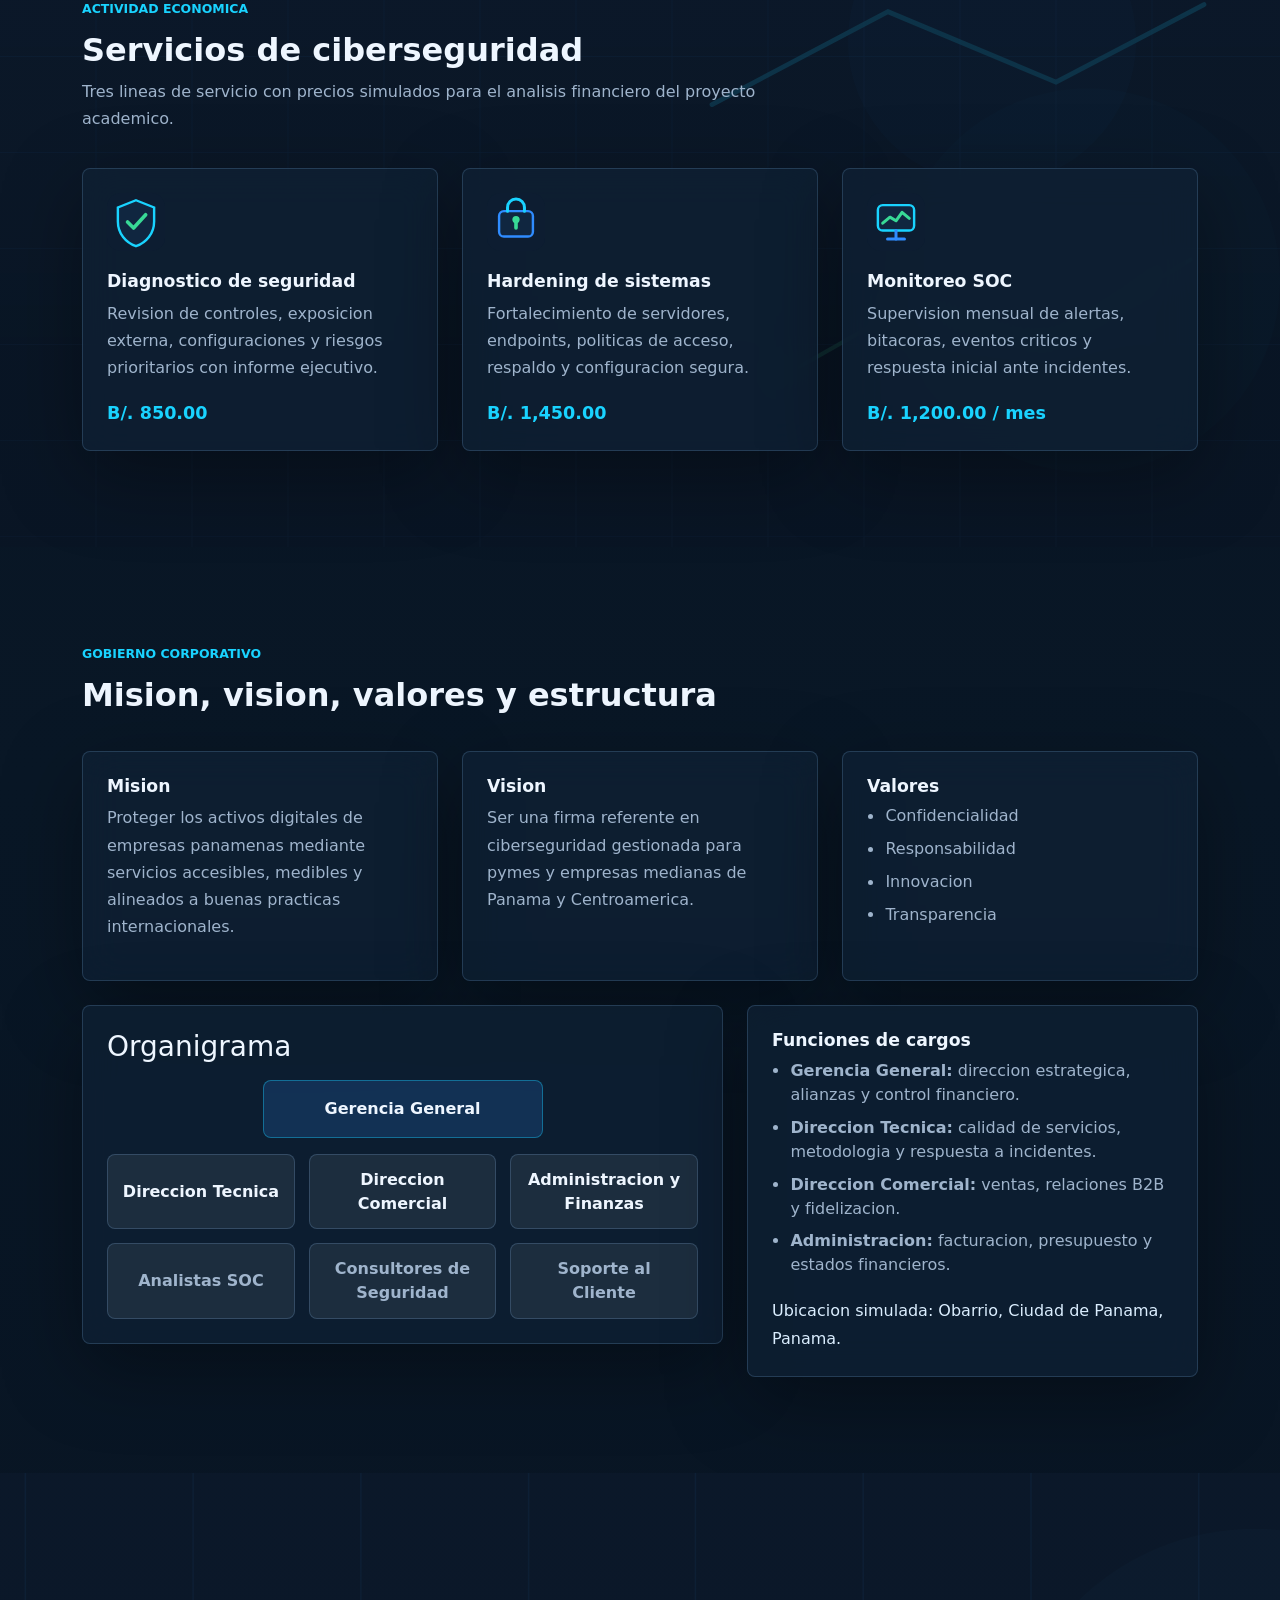
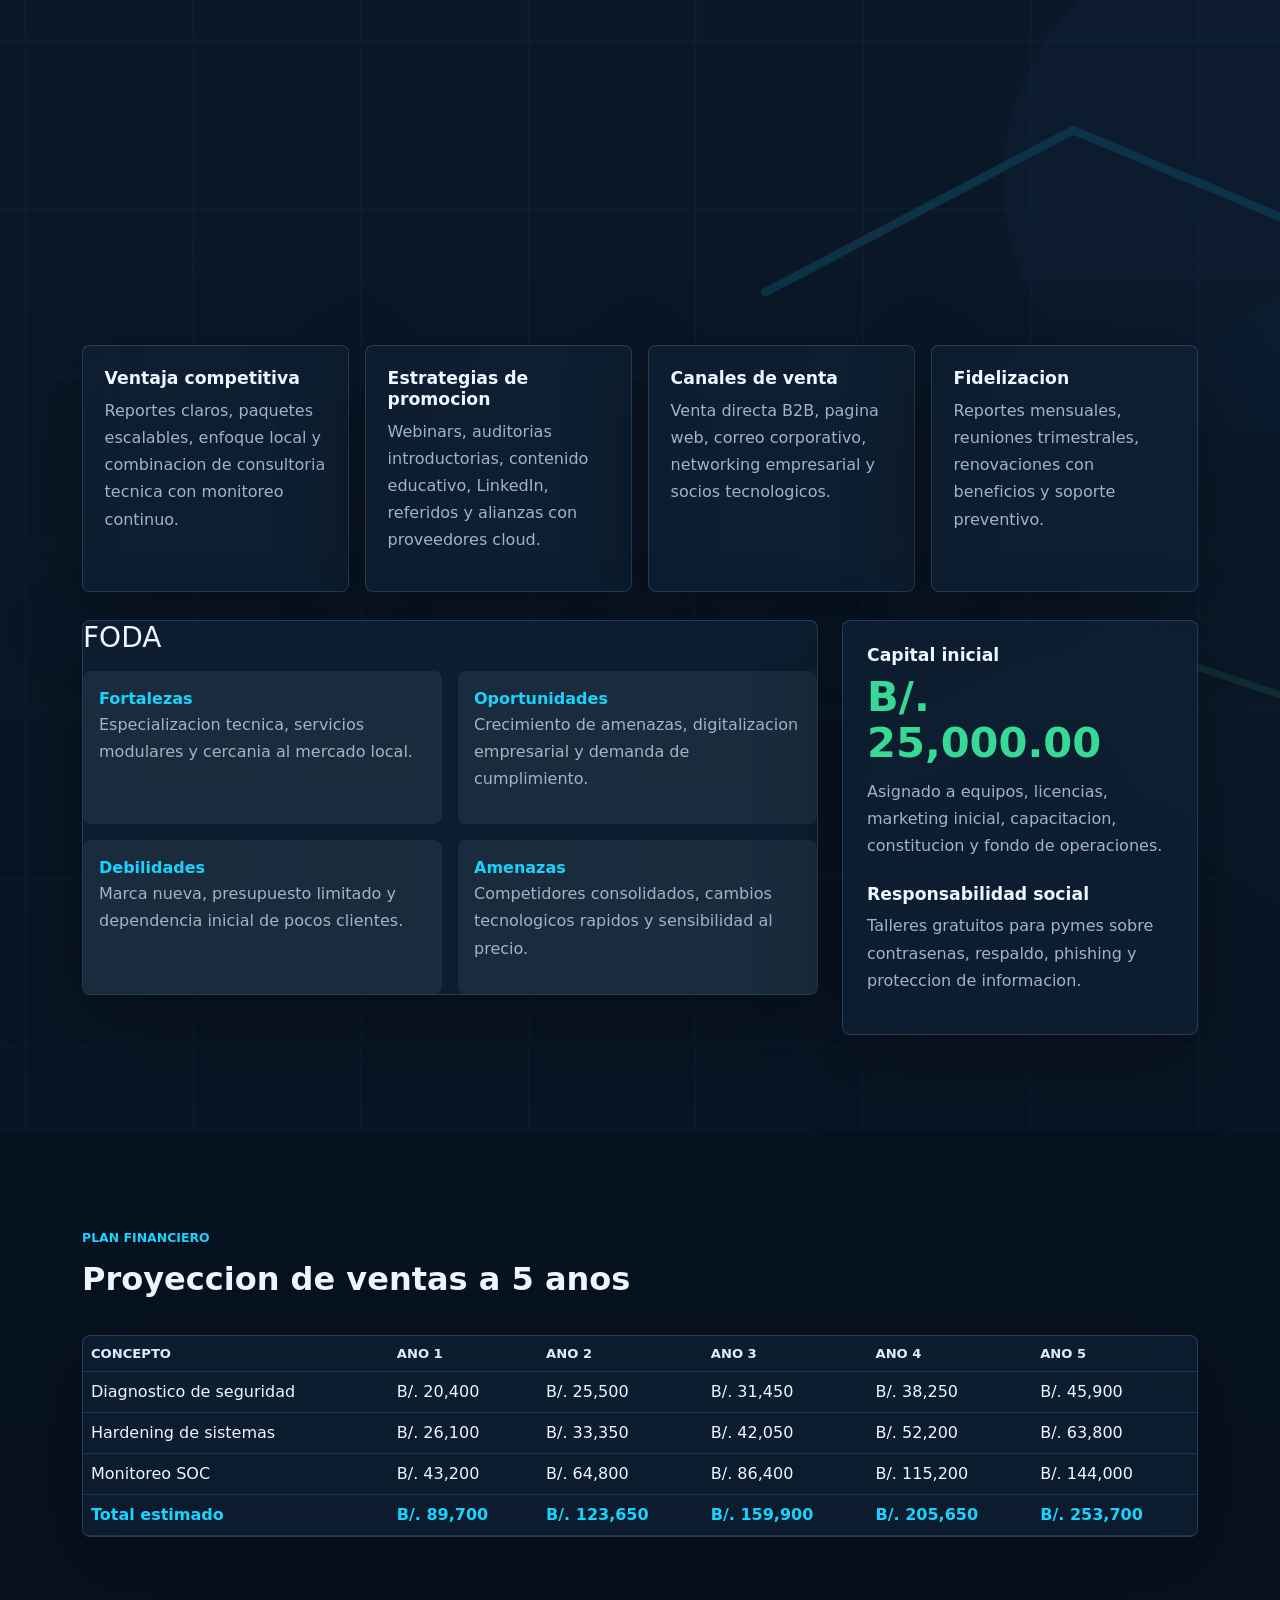
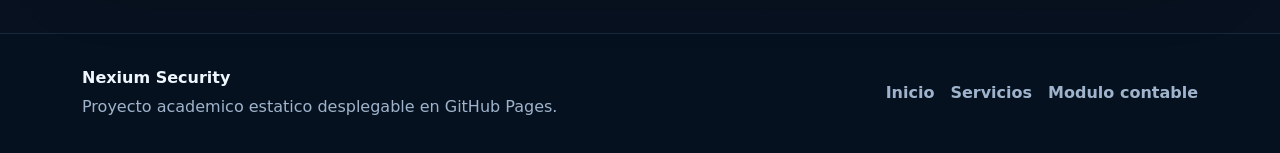
==== commit 1ad48cd4: "Initial deploy Nexium Security" ====
--- a/index.html
+++ b/index.html
@@ -1,1093 +1,328 @@
-<!DOCTYPE html>
+<!doctype html>
 <html lang="es">
-<head>
-<meta charset="UTF-8">
-<meta name="viewport" content="width=device-width, initial-scale=1.0">
-<meta name="description" content="Protegemos tu empresa antes de que alguien más lo haga. Auditorías, hardening y monitoreo de seguridad para PyMEs en Panamá.">
-<title>Nexium Security — Ciberseguridad para Empresas en Panamá</title>
-
-<link rel="preconnect" href="https://fonts.googleapis.com">
-<link rel="preconnect" href="https://fonts.gstatic.com" crossorigin>
-<link href="https://fonts.googleapis.com/css2?family=Barlow+Condensed:wght@600;700;800&family=Barlow:wght@400;500;600&family=JetBrains+Mono:wght@400;500&display=swap" rel="stylesheet">
-
-<style>
-/* ── VARIABLES ─────────────────────────────────────── */
-:root {
-  --ink:      #0B1629;
-  --ink2:     #2C3E57;
-  --muted:    #7A8A9E;
-  --blue:     #0552B5;
-  --blue-mid: #1A6AFF;
-  --blue-lt:  #EAF0FC;
-  --rule:     #DDE3EC;
-  --bg:       #FFFFFF;
-  --bg2:      #F6F8FC;
-  --success:  #1A7A4A;
-  --r-sm: 6px;
-  --r-md: 10px;
-  --r-pill: 100px;
-  --tr: 0.18s ease;
-}
-
-/* ── RESET ─────────────────────────────────────────── */
-*, *::before, *::after { box-sizing: border-box; margin: 0; padding: 0; }
-html { scroll-behavior: smooth; }
-body {
-  font-family: 'Barlow', sans-serif;
-  background: var(--bg);
-  color: var(--ink);
-  overflow-x: hidden;
-  -webkit-font-smoothing: antialiased;
-  line-height: 1.6;
-  font-size: 17px;
-}
-
-/* ── TYPE ──────────────────────────────────────────── */
-h1, h2, h3 {
-  font-family: 'Barlow Condensed', sans-serif;
-  font-weight: 800;
-  letter-spacing: -0.01em;
-  color: var(--ink);
-  line-height: 1.05;
-}
-h1 { font-size: clamp(3.2rem, 6vw, 5.5rem); }
-h2 { font-size: clamp(2rem, 4vw, 3rem); }
-h3 { font-size: 1.5rem; }
-h4 { font-family: 'Barlow', sans-serif; font-weight: 600; font-size: 0.95rem; color: var(--ink); }
-p  { color: var(--muted); line-height: 1.75; }
-a  { text-decoration: none; color: inherit; }
-strong { color: var(--ink); font-weight: 600; }
-
-/* ── LAYOUT ────────────────────────────────────────── */
-.container { max-width: 1100px; margin: auto; padding: 0 40px; }
-.section   { padding: 96px 0; }
-.bg2       { background: var(--bg2); }
-
-/* ── LABELS ────────────────────────────────────────── */
-.label {
-  font-family: 'JetBrains Mono', monospace;
-  font-size: 0.7rem;
-  font-weight: 500;
-  letter-spacing: 0.14em;
-  text-transform: uppercase;
-  color: var(--blue);
-}
-.label-rule {
-  display: flex;
-  align-items: center;
-  gap: 12px;
-  margin-bottom: 20px;
-}
-.label-rule::after {
-  content: '';
-  flex: 1;
-  height: 1px;
-  background: var(--rule);
-}
-
-/* ── BUTTONS ───────────────────────────────────────── */
-.btn {
-  display: inline-flex;
-  align-items: center;
-  gap: 8px;
-  padding: 13px 28px;
-  font-family: 'Barlow', sans-serif;
-  font-weight: 600;
-  font-size: 0.9rem;
-  border-radius: var(--r-pill);
-  transition: var(--tr);
-  cursor: pointer;
-  border: none;
-  letter-spacing: 0.01em;
-}
-.btn-primary {
-  background: var(--blue);
-  color: #fff;
-  box-shadow: 0 2px 8px rgba(5, 82, 181, 0.22);
-}
-.btn-primary:hover {
-  background: #0447A0;
-  box-shadow: 0 4px 16px rgba(5, 82, 181, 0.32);
-  transform: translateY(-1px);
-}
-.btn-secondary {
-  background: transparent;
-  color: var(--blue);
-  border: 1.5px solid var(--rule);
-}
-.btn-secondary:hover {
-  border-color: var(--blue);
-  background: var(--blue-lt);
-}
-.btn-wa {
-  background: #22A259;
-  color: #fff;
-  box-shadow: 0 2px 8px rgba(34, 162, 89, 0.2);
-}
-.btn-wa:hover {
-  background: #1A8A4A;
-  transform: translateY(-1px);
-}
-.btn-group { display: flex; gap: 12px; flex-wrap: wrap; align-items: center; }
-
-/* ── NAV ───────────────────────────────────────────── */
-nav {
-  position: fixed;
-  top: 0;
-  width: 100%;
-  background: rgba(255,255,255,0.96);
-  backdrop-filter: blur(14px);
-  border-bottom: 1px solid var(--rule);
-  z-index: 100;
-}
-.nav-inner {
-  display: flex;
-  align-items: center;
-  justify-content: space-between;
-  height: 72px;
-}
-.logo {
-  display: flex;
-  align-items: center;
-  gap: 10px;
-  font-family: 'Barlow Condensed', sans-serif;
-  font-weight: 800;
-  font-size: 1.35rem;
-  letter-spacing: 0.01em;
-  color: var(--ink);
-}
-.logo-mark {
-  width: 28px;
-  height: 28px;
-  background: var(--blue);
-  border-radius: 6px;
-  display: flex;
-  align-items: center;
-  justify-content: center;
-  flex-shrink: 0;
-}
-.logo-mark svg { display: block; }
-.nav-links {
-  display: flex;
-  align-items: center;
-  gap: 28px;
-  font-size: 0.9rem;
-  font-weight: 500;
-}
-.nav-links a { color: var(--muted); transition: color var(--tr); }
-.nav-links a:hover { color: var(--ink); }
-.nav-cta {
-  background: var(--blue);
-  color: #fff !important;
-  padding: 8px 20px;
-  border-radius: var(--r-pill);
-  font-weight: 600;
-  font-size: 0.875rem;
-  transition: var(--tr);
-}
-.nav-cta:hover { background: #0447A0; }
-
-/* ── HERO ──────────────────────────────────────────── */
-.hero {
-  padding-top: 160px;
-  padding-bottom: 80px;
-  position: relative;
-  border-bottom: 1px solid var(--rule);
-}
-.hero-eyebrow {
-  display: inline-flex;
-  align-items: center;
-  gap: 8px;
-  background: var(--blue-lt);
-  border: 1px solid rgba(5,82,181,0.15);
-  padding: 6px 14px 6px 10px;
-  border-radius: var(--r-pill);
-  margin-bottom: 28px;
-}
-.hero-eyebrow .dot {
-  width: 7px; height: 7px;
-  background: var(--blue);
-  border-radius: 50%;
-  animation: pulse-dot 2.4s ease-in-out infinite;
-}
-.hero-eyebrow span {
-  font-family: 'JetBrains Mono', monospace;
-  font-size: 0.7rem;
-  color: var(--blue);
-  letter-spacing: 0.1em;
-  text-transform: uppercase;
-}
-.hero h1 { margin-bottom: 24px; max-width: 820px; }
-.hero h1 em {
-  font-style: normal;
-  color: var(--blue);
-}
-.hero-lead {
-  font-size: 1.1rem;
-  max-width: 540px;
-  margin-bottom: 36px;
-  line-height: 1.75;
-}
-.hero-trust {
-  margin-top: 56px;
-  padding-top: 32px;
-  border-top: 1px solid var(--rule);
-  display: flex;
-  align-items: center;
-  gap: 24px;
-}
-.hero-trust p {
-  font-size: 0.8rem;
-  color: var(--muted);
-  margin: 0;
-}
-.trust-badges {
-  display: flex;
-  gap: 16px;
-  flex-wrap: wrap;
-}
-.trust-badge {
-  font-family: 'JetBrains Mono', monospace;
-  font-size: 0.65rem;
-  color: var(--muted);
-  letter-spacing: 0.08em;
-  text-transform: uppercase;
-  background: var(--bg2);
-  border: 1px solid var(--rule);
-  padding: 5px 12px;
-  border-radius: var(--r-sm);
-}
-
-/* ── STATS ─────────────────────────────────────────── */
-.stats-row {
-  display: grid;
-  grid-template-columns: repeat(4, 1fr);
-  border-bottom: 1px solid var(--rule);
-}
-.stat-cell {
-  padding: 40px 32px;
-  border-right: 1px solid var(--rule);
-}
-.stat-cell:last-child { border-right: none; }
-.stat-number {
-  font-family: 'Barlow Condensed', sans-serif;
-  font-size: 3rem;
-  font-weight: 800;
-  color: var(--blue);
-  line-height: 1;
-  margin-bottom: 8px;
-}
-.stat-desc {
-  font-size: 0.8rem;
-  color: var(--muted);
-  line-height: 1.5;
-  margin: 0;
-}
-
-/* ── PROBLEM ───────────────────────────────────────── */
-.problem-layout {
-  display: grid;
-  grid-template-columns: 1fr 1fr;
-  gap: 80px;
-  align-items: start;
-}
-.problem-text { padding-top: 4px; }
-.problem-text p { margin-bottom: 18px; }
-.threat-list { display: flex; flex-direction: column; gap: 2px; }
-.threat-item {
-  display: grid;
-  grid-template-columns: 40px 1fr;
-  align-items: start;
-  gap: 0;
-  padding: 20px 0;
-  border-bottom: 1px solid var(--rule);
-  transition: background var(--tr);
-}
-.threat-item:first-child { border-top: 1px solid var(--rule); }
-.threat-num {
-  font-family: 'JetBrains Mono', monospace;
-  font-size: 0.7rem;
-  color: var(--muted);
-  padding-top: 3px;
-}
-.threat-body h4 { margin-bottom: 4px; }
-.threat-body p  { font-size: 0.875rem; margin: 0; line-height: 1.6; }
-
-/* ── SERVICES ──────────────────────────────────────── */
-.services-intro {
-  display: grid;
-  grid-template-columns: 1fr 1fr;
-  gap: 60px;
-  align-items: end;
-  margin-bottom: 48px;
-  padding-bottom: 48px;
-  border-bottom: 1px solid var(--rule);
-}
-.services-intro p { margin: 16px 0 0; max-width: 400px; }
-.pricing-grid {
-  display: grid;
-  grid-template-columns: repeat(3, 1fr);
-  gap: 1px;
-  background: var(--rule);
-  border: 1px solid var(--rule);
-  border-radius: var(--r-md);
-  overflow: hidden;
-}
-.pricing-card {
-  background: var(--bg);
-  padding: 36px 32px;
-  display: flex;
-  flex-direction: column;
-  gap: 0;
-  transition: var(--tr);
-}
-.pricing-card.featured {
-  background: var(--ink);
-}
-.pricing-tier {
-  font-family: 'JetBrains Mono', monospace;
-  font-size: 0.65rem;
-  letter-spacing: 0.14em;
-  text-transform: uppercase;
-  color: var(--muted);
-  margin-bottom: 20px;
-}
-.pricing-card.featured .pricing-tier { color: rgba(255,255,255,0.45); }
-.pricing-card h3 {
-  font-size: 1.4rem;
-  margin-bottom: 6px;
-  color: var(--ink);
-}
-.pricing-card.featured h3 { color: #fff; }
-.pricing-subtitle {
-  font-size: 0.875rem;
-  color: var(--muted);
-  margin-bottom: 28px;
-  font-style: italic;
-}
-.pricing-card.featured .pricing-subtitle { color: rgba(255,255,255,0.45); }
-.pricing-amount {
-  font-family: 'Barlow Condensed', sans-serif;
-  font-size: 2.75rem;
-  font-weight: 800;
-  color: var(--ink);
-  line-height: 1;
-  margin-bottom: 4px;
-}
-.pricing-card.featured .pricing-amount { color: #fff; }
-.pricing-cycle {
-  font-size: 0.8rem;
-  color: var(--muted);
-  margin-bottom: 28px;
-}
-.pricing-card.featured .pricing-cycle { color: rgba(255,255,255,0.4); }
-.pricing-divider {
-  height: 1px;
-  background: var(--rule);
-  margin-bottom: 24px;
-}
-.pricing-card.featured .pricing-divider { background: rgba(255,255,255,0.1); }
-.pricing-features {
-  list-style: none;
-  margin-bottom: 32px;
-  flex: 1;
-  display: flex;
-  flex-direction: column;
-  gap: 10px;
-}
-.pricing-features li {
-  display: flex;
-  align-items: flex-start;
-  gap: 10px;
-  font-size: 0.875rem;
-  color: var(--muted);
-  line-height: 1.5;
-}
-.pricing-card.featured .pricing-features li { color: rgba(255,255,255,0.6); }
-.feat-check {
-  width: 16px; height: 16px;
-  border-radius: 50%;
-  background: var(--blue-lt);
-  border: 1px solid rgba(5,82,181,0.2);
-  flex-shrink: 0;
-  margin-top: 1px;
-  position: relative;
-  display: flex;
-  align-items: center;
-  justify-content: center;
-}
-.pricing-card.featured .feat-check {
-  background: rgba(255,255,255,0.1);
-  border-color: rgba(255,255,255,0.2);
-}
-.feat-check::after {
-  content: '';
-  width: 5px; height: 3px;
-  border-left: 1.5px solid var(--blue);
-  border-bottom: 1.5px solid var(--blue);
-  transform: rotate(-45deg) translateY(-1px);
-}
-.pricing-card.featured .feat-check::after {
-  border-color: rgba(255,255,255,0.7);
-}
-.pricing-cta {
-  display: block;
-  text-align: center;
-  padding: 12px;
-  border-radius: var(--r-pill);
-  font-family: 'Barlow', sans-serif;
-  font-weight: 600;
-  font-size: 0.875rem;
-  transition: var(--tr);
-  border: 1.5px solid var(--rule);
-  color: var(--ink);
-}
-.pricing-cta:hover {
-  border-color: var(--blue);
-  color: var(--blue);
-  background: var(--blue-lt);
-}
-.pricing-card.featured .pricing-cta {
-  background: #fff;
-  color: var(--ink);
-  border-color: transparent;
-}
-.pricing-card.featured .pricing-cta:hover {
-  background: var(--blue-lt);
-}
-
-/* ── ABOUT ─────────────────────────────────────────── */
-.about-layout {
-  display: grid;
-  grid-template-columns: 1fr 1fr;
-  gap: 80px;
-  align-items: start;
-}
-.about-text p { margin-bottom: 18px; }
-.certs {
-  display: grid;
-  grid-template-columns: 1fr 1fr;
-  gap: 8px;
-  margin-top: 32px;
-}
-.cert {
-  display: flex;
-  align-items: center;
-  gap: 10px;
-  padding: 11px 14px;
-  border: 1px solid var(--rule);
-  border-radius: var(--r-sm);
-  font-size: 0.825rem;
-  color: var(--muted);
-  background: var(--bg2);
-  transition: border-color var(--tr), color var(--tr);
-}
-.cert:hover { border-color: var(--blue); color: var(--ink); }
-.cert-dot {
-  width: 5px; height: 5px;
-  border-radius: 50%;
-  background: var(--blue);
-  flex-shrink: 0;
-}
-.skills { display: flex; flex-direction: column; gap: 20px; }
-.skill-row {}
-.skill-meta {
-  display: flex;
-  justify-content: space-between;
-  margin-bottom: 8px;
-  font-size: 0.825rem;
-}
-.skill-meta span:first-child {
-  font-family: 'JetBrains Mono', monospace;
-  color: var(--ink);
-  font-size: 0.75rem;
-}
-.skill-meta span:last-child { color: var(--muted); }
-.skill-track {
-  height: 4px;
-  background: var(--rule);
-  border-radius: 100px;
-  overflow: hidden;
-}
-.skill-fill {
-  height: 100%;
-  background: var(--blue);
-  border-radius: 100px;
-  transform: scaleX(0);
-  transform-origin: left;
-  transition: transform 0.9s cubic-bezier(0.2, 0.9, 0.4, 1);
-}
-
-/* ── PROCESS ───────────────────────────────────────── */
-.process-grid {
-  display: grid;
-  grid-template-columns: repeat(4, 1fr);
-  gap: 1px;
-  background: var(--rule);
-  border: 1px solid var(--rule);
-  border-radius: var(--r-md);
-  overflow: hidden;
-}
-.process-step {
-  background: var(--bg);
-  padding: 36px 28px;
-  transition: var(--tr);
-}
-.process-step:hover { background: var(--bg2); }
-.step-index {
-  font-family: 'Barlow Condensed', sans-serif;
-  font-size: 3rem;
-  font-weight: 800;
-  color: var(--rule);
-  line-height: 1;
-  margin-bottom: 16px;
-  letter-spacing: -0.02em;
-}
-.process-step h4 {
-  font-size: 1rem;
-  margin-bottom: 8px;
-}
-.process-step p { font-size: 0.875rem; margin: 0; line-height: 1.6; }
-
-/* ── CTA ───────────────────────────────────────────── */
-#contacto {
-  border-top: 1px solid var(--rule);
-  border-bottom: 1px solid var(--rule);
-}
-.cta-inner {
-  display: grid;
-  grid-template-columns: 1fr auto;
-  gap: 60px;
-  align-items: center;
-}
-.cta-inner h2 { margin-bottom: 12px; }
-.cta-inner p { margin: 0; max-width: 480px; }
-.cta-actions { display: flex; flex-direction: column; gap: 12px; align-items: flex-end; }
-.cta-note {
-  font-family: 'JetBrains Mono', monospace;
-  font-size: 0.65rem;
-  color: var(--muted);
-  letter-spacing: 0.08em;
-  text-align: right;
-  text-transform: uppercase;
-}
-
-/* ── FOOTER ────────────────────────────────────────── */
-footer {
-  background: var(--ink);
-  padding: 48px 0;
-}
-.footer-top {
-  display: grid;
-  grid-template-columns: 1fr 1fr;
-  gap: 60px;
-  padding-bottom: 40px;
-  border-bottom: 1px solid rgba(255,255,255,0.08);
-  margin-bottom: 32px;
-  align-items: start;
-}
-.footer-brand .logo { color: #fff; }
-.footer-brand .logo-mark { background: rgba(255,255,255,0.1); }
-.footer-tagline {
-  font-size: 0.875rem;
-  color: rgba(255,255,255,0.35);
-  margin-top: 12px;
-  line-height: 1.6;
-}
-.footer-links-grid {
-  display: grid;
-  grid-template-columns: repeat(2, 1fr);
-  gap: 24px;
-}
-.footer-link-group h5 {
-  font-family: 'JetBrains Mono', monospace;
-  font-size: 0.65rem;
-  letter-spacing: 0.14em;
-  text-transform: uppercase;
-  color: rgba(255,255,255,0.35);
-  margin-bottom: 14px;
-}
-.footer-link-group ul { list-style: none; display: flex; flex-direction: column; gap: 10px; }
-.footer-link-group a {
-  font-size: 0.875rem;
-  color: rgba(255,255,255,0.55);
-  transition: color var(--tr);
-}
-.footer-link-group a:hover { color: #fff; }
-.footer-bottom {
-  display: flex;
-  justify-content: space-between;
-  align-items: center;
-  gap: 20px;
-}
-.footer-copy {
-  font-family: 'JetBrains Mono', monospace;
-  font-size: 0.7rem;
-  color: rgba(255,255,255,0.25);
-}
-
-/* ── FADE IN ───────────────────────────────────────── */
-.fade-in {
-  opacity: 0;
-  transform: translateY(20px);
-  transition: opacity 0.6s cubic-bezier(0.2, 0.9, 0.4, 1),
-              transform 0.6s ease;
-}
-.fade-in.visible { opacity: 1; transform: none; }
-
-/* ── KEYFRAMES ─────────────────────────────────────── */
-@keyframes pulse-dot {
-  0%, 100% { opacity: 1; transform: scale(1); }
-  50%       { opacity: 0.4; transform: scale(0.8); }
-}
-
-/* ── RESPONSIVE ────────────────────────────────────── */
-@media (max-width: 900px) {
-  .container { padding: 0 24px; }
-  .section { padding: 64px 0; }
-  .nav-links { display: none; }
-
-  .stats-row { grid-template-columns: repeat(2, 1fr); }
-  .stat-cell:nth-child(2) { border-right: none; }
-  .stat-cell { border-bottom: 1px solid var(--rule); }
-  .stat-cell:nth-child(3), .stat-cell:last-child { border-bottom: none; }
-
-  .problem-layout,
-  .about-layout { grid-template-columns: 1fr; gap: 48px; }
-
-  .services-intro { grid-template-columns: 1fr; gap: 24px; }
-  .pricing-grid   { grid-template-columns: 1fr; }
-
-  .process-grid { grid-template-columns: 1fr 1fr; }
-
-  .cta-inner {
-    grid-template-columns: 1fr;
-    gap: 32px;
-  }
-  .cta-actions { align-items: flex-start; }
-  .cta-note { text-align: left; }
-
-  .footer-top { grid-template-columns: 1fr; gap: 40px; }
-  .footer-bottom { flex-direction: column; text-align: center; }
-
-  .certs { grid-template-columns: 1fr; }
-}
-
-@media (max-width: 540px) {
-  .process-grid { grid-template-columns: 1fr; }
-  .hero-trust   { flex-direction: column; align-items: flex-start; gap: 16px; }
-}
-</style>
-</head>
-<body>
-
-<!-- NAV ─────────────────────────────────────────────────── -->
-<nav>
-  <div class="container nav-inner">
-    <div class="logo">
-      <div class="logo-mark">
-        <svg width="14" height="14" viewBox="0 0 14 14" fill="none">
-          <path d="M7 1L13 4V10L7 13L1 10V4L7 1Z" stroke="white" stroke-width="1.5" stroke-linejoin="round"/>
-          <path d="M7 5V9M5 7H9" stroke="white" stroke-width="1.5" stroke-linecap="round"/>
-        </svg>
+  <head>
+    <meta charset="utf-8">
+    <meta name="viewport" content="width=device-width, initial-scale=1">
+    <meta name="description" content="Nexium Security es una empresa ficticia panamena de servicios de ciberseguridad con modulo contable academico.">
+    <meta name="author" content="Nexium Security">
+    <title>Nexium Security | Ciberseguridad corporativa en Panama</title>
+    <link rel="icon" href="assets/favicon/favicon.svg" type="image/svg+xml">
+    <link href="https://cdn.jsdelivr.net/npm/bootstrap@5.3.3/dist/css/bootstrap.min.css" rel="stylesheet">
+    <link rel="stylesheet" href="assets/css/style.css">
+  </head>
+  <body data-bs-spy="scroll" data-bs-target="#mainNavbar" data-bs-offset="90" tabindex="0">
+    <nav id="mainNavbar" class="navbar navbar-expand-lg fixed-top navbar-dark">
+      <div class="container">
+        <a class="navbar-brand d-flex align-items-center gap-2" href="#inicio" aria-label="Nexium Security">
+          <img src="assets/img/logo/logo.svg" alt="Logo Nexium Security" width="42" height="42">
+          <span>Nexium Security</span>
+        </a>
+        <button class="navbar-toggler" type="button" data-bs-toggle="collapse" data-bs-target="#navbarContent" aria-controls="navbarContent" aria-expanded="false" aria-label="Abrir menu">
+          <span class="navbar-toggler-icon"></span>
+        </button>
+        <div class="collapse navbar-collapse" id="navbarContent">
+          <ul class="navbar-nav ms-auto align-items-lg-center">
+            <li class="nav-item"><a class="nav-link" href="#empresa">Empresa</a></li>
+            <li class="nav-item"><a class="nav-link" href="#servicios">Servicios</a></li>
+            <li class="nav-item"><a class="nav-link" href="#gobierno">Gobierno</a></li>
+            <li class="nav-item"><a class="nav-link" href="#analisis">Analisis</a></li>
+            <li class="nav-item"><a class="nav-link" href="#proyeccion">Proyeccion</a></li>
+            <li class="nav-item ms-lg-3"><a class="btn btn-primary btn-sm" href="pages/accounting.html">Modulo contable</a></li>
+          </ul>
+        </div>
       </div>
-      Nexium Security
-    </div>
-    <div class="nav-links">
-      <a href="#problema">El Problema</a>
-      <a href="#servicios">Servicios</a>
-      <a href="#nosotros">Nosotros</a>
-      <a href="#proceso">Proceso</a>
-      <a href="#contacto" class="nav-cta">Contactar</a>
-    </div>
-  </div>
-</nav>
-
-<!-- HERO ────────────────────────────────────────────────── -->
-<section class="hero">
-  <div class="container fade-in">
-    <div class="hero-eyebrow">
-      <div class="dot"></div>
-      <span>Ciberseguridad · Panamá · Blue Team</span>
-    </div>
-    <h1>
-      Protegemos tu empresa<br>
-      <em>antes de que alguien<br>más lo haga.</em>
-    </h1>
-    <p class="hero-lead">
-      Auditorías, hardening y monitoreo de seguridad para PyMEs panameñas que no pueden permitirse un incidente. Sin tecnicismos. Sin letra pequeña.
-    </p>
-    <div class="btn-group">
-      <a class="btn btn-primary" href="https://wa.me/50762370808?text=Hola,%20quiero%20información%20sobre%20el%20diagnóstico%20de%20seguridad" target="_blank" rel="noopener noreferrer">
-        Solicitar diagnóstico gratuito
-      </a>
-      <a class="btn btn-secondary" href="#servicios">Ver servicios</a>
-    </div>
-    <div class="hero-trust">
-      <p>Certificaciones</p>
-      <div class="trust-badges">
-        <span class="trust-badge">IBM Cybersecurity</span>
-        <span class="trust-badge">Cisco Networking</span>
-        <span class="trust-badge">Splunk SIEM</span>
-        <span class="trust-badge">NYU · Johns Hopkins</span>
+    </nav>
+
+    <header id="inicio" class="hero-section">
+      <div class="hero-overlay"></div>
+      <div class="container hero-content">
+        <p class="section-kicker reveal">Ciberseguridad gestionada desde Panama</p>
+        <h1 class="display-4 fw-bold reveal">Nexium Security</h1>
+        <p class="lead hero-copy reveal">Protegemos la continuidad digital de pymes, fintechs y organizaciones panamenas mediante diagnostico, hardening y monitoreo SOC.</p>
+        <div class="d-flex flex-column flex-sm-row gap-3 reveal">
+          <a href="#servicios" class="btn btn-primary btn-lg">Ver servicios</a>
+          <a href="pages/accounting.html" class="btn btn-outline-light btn-lg">Abrir contabilidad</a>
+        </div>
+        <div class="hero-metrics reveal" aria-label="Indicadores comerciales">
+          <div>
+            <span data-counter="24">0</span><small>/7</small>
+            <p>Monitoreo</p>
+          </div>
+          <div>
+            <span data-counter="72">0</span><small>h</small>
+            <p>Diagnostico inicial</p>
+          </div>
+          <div>
+            <span data-counter="5">0</span><small> anos</small>
+            <p>Proyeccion</p>
+          </div>
+        </div>
       </div>
-    </div>
-  </div>
-</section>
-
-<!-- STATS ───────────────────────────────────────────────── -->
-<section class="bg2">
-  <div class="container">
-    <div class="stats-row fade-in">
-      <div class="stat-cell">
-        <div class="stat-number"><span class="counter" data-target="43" data-suffix="%">0%</span></div>
-        <p class="stat-desc">De los ciberataques<br>apuntan a PyMEs</p>
+    </header>
+
+    <main>
+      <section id="empresa" class="section-block">
+        <div class="container">
+          <div class="row align-items-center g-4">
+            <div class="col-lg-6 reveal">
+              <p class="section-kicker">Perfil corporativo</p>
+              <h2>Seguridad clara para operaciones que no pueden detenerse.</h2>
+              <p>Nexium Security nace en Ciudad de Panama como una empresa ficticia de servicios especializados en ciberseguridad para organizaciones que necesitan proteger datos, sistemas criticos y reputacion corporativa sin construir un centro interno desde cero.</p>
+              <p>Su propuesta combina evaluacion tecnica, endurecimiento de infraestructura y vigilancia continua con reportes ejecutivos comprensibles para gerencia, finanzas y tecnologia.</p>
+            </div>
+            <div class="col-lg-6 reveal">
+              <div class="glass-panel company-panel">
+                <img src="assets/img/backgrounds/security-dashboard.svg" alt="Tablero de seguridad de Nexium Security" class="img-fluid dashboard-visual">
+                <div class="company-stats">
+                  <div><strong>Panama</strong><span>Mercado inicial</span></div>
+                  <div><strong>B2B</strong><span>Modelo comercial</span></div>
+                  <div><strong>SaaS UI</strong><span>Estilo operativo</span></div>
+                </div>
+              </div>
+            </div>
+          </div>
+        </div>
+      </section>
+
+      <section id="servicios" class="section-block section-muted">
+        <div class="container">
+          <div class="section-heading reveal">
+            <p class="section-kicker">Actividad economica</p>
+            <h2>Servicios de ciberseguridad</h2>
+            <p>Tres lineas de servicio con precios simulados para el analisis financiero del proyecto academico.</p>
+          </div>
+          <div class="row g-4">
+            <div class="col-md-4 reveal">
+              <article class="service-card h-100">
+                <img src="assets/img/services/diagnostic.svg" alt="" aria-hidden="true">
+                <h3>Diagnostico de seguridad</h3>
+                <p>Revision de controles, exposicion externa, configuraciones y riesgos prioritarios con informe ejecutivo.</p>
+                <strong>B/. 850.00</strong>
+              </article>
+            </div>
+            <div class="col-md-4 reveal">
+              <article class="service-card h-100">
+                <img src="assets/img/services/hardening.svg" alt="" aria-hidden="true">
+                <h3>Hardening de sistemas</h3>
+                <p>Fortalecimiento de servidores, endpoints, politicas de acceso, respaldo y configuracion segura.</p>
+                <strong>B/. 1,450.00</strong>
+              </article>
+            </div>
+            <div class="col-md-4 reveal">
+              <article class="service-card h-100">
+                <img src="assets/img/services/soc.svg" alt="" aria-hidden="true">
+                <h3>Monitoreo SOC</h3>
+                <p>Supervision mensual de alertas, bitacoras, eventos criticos y respuesta inicial ante incidentes.</p>
+                <strong>B/. 1,200.00 / mes</strong>
+              </article>
+            </div>
+          </div>
+        </div>
+      </section>
+
+      <section id="gobierno" class="section-block">
+        <div class="container">
+          <div class="section-heading reveal">
+            <p class="section-kicker">Gobierno corporativo</p>
+            <h2>Mision, vision, valores y estructura</h2>
+          </div>
+          <div class="row g-4 mb-4">
+            <div class="col-md-4 reveal">
+              <div class="info-card h-100">
+                <h3>Mision</h3>
+                <p>Proteger los activos digitales de empresas panamenas mediante servicios accesibles, medibles y alineados a buenas practicas internacionales.</p>
+              </div>
+            </div>
+            <div class="col-md-4 reveal">
+              <div class="info-card h-100">
+                <h3>Vision</h3>
+                <p>Ser una firma referente en ciberseguridad gestionada para pymes y empresas medianas de Panama y Centroamerica.</p>
+              </div>
+            </div>
+            <div class="col-md-4 reveal">
+              <div class="info-card h-100">
+                <h3>Valores</h3>
+                <ul class="clean-list">
+                  <li>Confidencialidad</li>
+                  <li>Responsabilidad</li>
+                  <li>Innovacion</li>
+                  <li>Transparencia</li>
+                </ul>
+              </div>
+            </div>
+          </div>
+          <div class="row g-4">
+            <div class="col-lg-7 reveal">
+              <div class="glass-panel org-chart">
+                <h3>Organigrama</h3>
+                <div class="org-level org-top">Gerencia General</div>
+                <div class="org-grid">
+                  <span>Direccion Tecnica</span>
+                  <span>Direccion Comercial</span>
+                  <span>Administracion y Finanzas</span>
+                </div>
+                <div class="org-grid org-grid-secondary">
+                  <span>Analistas SOC</span>
+                  <span>Consultores de Seguridad</span>
+                  <span>Soporte al Cliente</span>
+                </div>
+              </div>
+            </div>
+            <div class="col-lg-5 reveal">
+              <div class="info-card h-100">
+                <h3>Funciones de cargos</h3>
+                <ul class="role-list">
+                  <li><strong>Gerencia General:</strong> direccion estrategica, alianzas y control financiero.</li>
+                  <li><strong>Direccion Tecnica:</strong> calidad de servicios, metodologia y respuesta a incidentes.</li>
+                  <li><strong>Direccion Comercial:</strong> ventas, relaciones B2B y fidelizacion.</li>
+                  <li><strong>Administracion:</strong> facturacion, presupuesto y estados financieros.</li>
+                </ul>
+                <p class="location-note">Ubicacion simulada: Obarrio, Ciudad de Panama, Panama.</p>
+              </div>
+            </div>
+          </div>
+        </div>
+      </section>
+
+      <section id="analisis" class="section-block section-muted">
+        <div class="container">
+          <div class="section-heading reveal">
+            <p class="section-kicker">Analisis de empresa</p>
+            <h2>Modelo comercial y posicionamiento</h2>
+          </div>
+          <div class="analysis-grid">
+            <article class="analysis-card reveal">
+              <h3>Objetivo general</h3>
+              <p>Ofrecer servicios integrales de ciberseguridad que reduzcan riesgos operativos y financieros en empresas panamenas.</p>
+            </article>
+            <article class="analysis-card reveal">
+              <h3>Mercado objetivo</h3>
+              <p>Pymes, fintechs, despachos profesionales, clinicas privadas, comercios digitales y empresas con datos sensibles.</p>
+            </article>
+            <article class="analysis-card reveal">
+              <h3>Clientes potenciales</h3>
+              <p>Empresas que usan nube, comercio electronico, sistemas ERP, redes hibridas o cumplimiento regulatorio.</p>
+            </article>
+            <article class="analysis-card reveal">
+              <h3>Competencia</h3>
+              <p>Consultoras IT, proveedores regionales de SOC, integradores de infraestructura y freelancers especializados.</p>
+            </article>
+            <article class="analysis-card reveal">
+              <h3>Ventaja competitiva</h3>
+              <p>Reportes claros, paquetes escalables, enfoque local y combinacion de consultoria tecnica con monitoreo continuo.</p>
+            </article>
+            <article class="analysis-card reveal">
+              <h3>Estrategias de promocion</h3>
+              <p>Webinars, auditorias introductorias, contenido educativo, LinkedIn, referidos y alianzas con proveedores cloud.</p>
+            </article>
+            <article class="analysis-card reveal">
+              <h3>Canales de venta</h3>
+              <p>Venta directa B2B, pagina web, correo corporativo, networking empresarial y socios tecnologicos.</p>
+            </article>
+            <article class="analysis-card reveal">
+              <h3>Fidelizacion</h3>
+              <p>Reportes mensuales, reuniones trimestrales, renovaciones con beneficios y soporte preventivo.</p>
+            </article>
+          </div>
+
+          <div class="row g-4 mt-1">
+            <div class="col-lg-8 reveal">
+              <div class="glass-panel">
+                <h3>FODA</h3>
+                <div class="swot-grid">
+                  <div><strong>Fortalezas</strong><p>Especializacion tecnica, servicios modulares y cercania al mercado local.</p></div>
+                  <div><strong>Oportunidades</strong><p>Crecimiento de amenazas, digitalizacion empresarial y demanda de cumplimiento.</p></div>
+                  <div><strong>Debilidades</strong><p>Marca nueva, presupuesto limitado y dependencia inicial de pocos clientes.</p></div>
+                  <div><strong>Amenazas</strong><p>Competidores consolidados, cambios tecnologicos rapidos y sensibilidad al precio.</p></div>
+                </div>
+              </div>
+            </div>
+            <div class="col-lg-4 reveal">
+              <div class="info-card h-100">
+                <h3>Capital inicial</h3>
+                <p class="capital-number">B/. 25,000.00</p>
+                <p>Asignado a equipos, licencias, marketing inicial, capacitacion, constitucion y fondo de operaciones.</p>
+                <h3 class="mt-4">Responsabilidad social</h3>
+                <p>Talleres gratuitos para pymes sobre contrasenas, respaldo, phishing y proteccion de informacion.</p>
+              </div>
+            </div>
+          </div>
+        </div>
+      </section>
+
+      <section id="proyeccion" class="section-block">
+        <div class="container">
+          <div class="section-heading reveal">
+            <p class="section-kicker">Plan financiero</p>
+            <h2>Proyeccion de ventas a 5 anos</h2>
+          </div>
+          <div class="table-responsive glass-panel reveal">
+            <table class="table table-dark table-hover align-middle projection-table">
+              <thead>
+                <tr>
+                  <th>Concepto</th>
+                  <th>Ano 1</th>
+                  <th>Ano 2</th>
+                  <th>Ano 3</th>
+                  <th>Ano 4</th>
+                  <th>Ano 5</th>
+                </tr>
+              </thead>
+              <tbody>
+                <tr>
+                  <td>Diagnostico de seguridad</td>
+                  <td>B/. 20,400</td>
+                  <td>B/. 25,500</td>
+                  <td>B/. 31,450</td>
+                  <td>B/. 38,250</td>
+                  <td>B/. 45,900</td>
+                </tr>
+                <tr>
+                  <td>Hardening de sistemas</td>
+                  <td>B/. 26,100</td>
+                  <td>B/. 33,350</td>
+                  <td>B/. 42,050</td>
+                  <td>B/. 52,200</td>
+                  <td>B/. 63,800</td>
+                </tr>
+                <tr>
+                  <td>Monitoreo SOC</td>
+                  <td>B/. 43,200</td>
+                  <td>B/. 64,800</td>
+                  <td>B/. 86,400</td>
+                  <td>B/. 115,200</td>
+                  <td>B/. 144,000</td>
+                </tr>
+                <tr class="table-accent">
+                  <td>Total estimado</td>
+                  <td>B/. 89,700</td>
+                  <td>B/. 123,650</td>
+                  <td>B/. 159,900</td>
+                  <td>B/. 205,650</td>
+                  <td>B/. 253,700</td>
+                </tr>
+              </tbody>
+            </table>
+          </div>
+        </div>
+      </section>
+    </main>
+
+    <footer class="site-footer">
+      <div class="container d-flex flex-column flex-md-row justify-content-between align-items-md-center gap-3">
+        <div>
+          <strong>Nexium Security</strong>
+          <p>Proyecto academico estatico desplegable en GitHub Pages.</p>
+        </div>
+        <div class="footer-links">
+          <a href="#inicio">Inicio</a>
+          <a href="#servicios">Servicios</a>
+          <a href="pages/accounting.html">Modulo contable</a>
+        </div>
       </div>
-      <div class="stat-cell">
-        <div class="stat-number">$<span class="counter" data-target="200" data-suffix="K">0K</span></div>
-        <p class="stat-desc">Costo promedio<br>de un incidente</p>
-      </div>
-      <div class="stat-cell">
-        <div class="stat-number"><span class="counter" data-target="60" data-suffix="%">0%</span></div>
-        <p class="stat-desc">De las PyMEs cierran<br>tras un ataque</p>
-      </div>
-      <div class="stat-cell">
-        <div class="stat-number"><span class="counter" data-target="72" data-suffix="h">0h</span></div>
-        <p class="stat-desc">Tiempo medio para<br>detectar una brecha</p>
-      </div>
-    </div>
-  </div>
-</section>
-
-<!-- PROBLEMA ────────────────────────────────────────────── -->
-<section id="problema" class="section">
-  <div class="container">
-    <div class="label-rule">
-      <span class="label">El problema</span>
-    </div>
-    <div class="problem-layout fade-in">
-      <div class="problem-text">
-        <h2>Tu empresa es un blanco.<br>¿Está preparada?</h2>
-        <p>La mayoría de las <strong>PyMEs en Panamá</strong> operan sin ninguna protección de ciberseguridad. No porque no les importe, sino porque nadie les explicó el riesgo en términos reales.</p>
-        <p>Un robo de datos de clientes, un ransomware que bloquea tus sistemas, o una cuenta de correo comprometida puede <strong>paralizar tu negocio en horas.</strong></p>
-        <p>Nosotros cambiamos eso. Protección real, adaptada a tu empresa. Sin jerga técnica, sin contratos interminables.</p>
-        <div style="margin-top:32px;">
-          <a class="btn btn-primary" href="#servicios">Ver planes de protección</a>
-        </div>
-      </div>
-      <div>
-        <div class="threat-list">
-          <div class="threat-item">
-            <div class="threat-num">01</div>
-            <div class="threat-body">
-              <h4>Contraseñas débiles y reutilizadas</h4>
-              <p>El vector de ataque más común. Una contraseña comprometida puede dar acceso a todo tu sistema.</p>
-            </div>
-          </div>
-          <div class="threat-item">
-            <div class="threat-num">02</div>
-            <div class="threat-body">
-              <h4>Phishing y fraude por correo</h4>
-              <p>Empleados que sin saberlo entregan accesos o realizan transferencias a atacantes.</p>
-            </div>
-          </div>
-          <div class="threat-item">
-            <div class="threat-num">03</div>
-            <div class="threat-body">
-              <h4>Sin backups verificados</h4>
-              <p>Si no tenés respaldo probado, un ransomware puede borrarte del mapa permanentemente.</p>
-            </div>
-          </div>
-          <div class="threat-item">
-            <div class="threat-num">04</div>
-            <div class="threat-body">
-              <h4>Sistemas sin actualizar</h4>
-              <p>Vulnerabilidades conocidas sin parchear. Una invitación abierta para atacantes.</p>
-            </div>
-          </div>
-        </div>
-      </div>
-    </div>
-  </div>
-</section>
-
-<!-- SERVICIOS ───────────────────────────────────────────── -->
-<section id="servicios" class="section bg2">
-  <div class="container">
-    <div class="label-rule">
-      <span class="label">Servicios</span>
-    </div>
-    <div class="services-intro fade-in">
-      <div>
-        <h2>Protección<br>en tres niveles.</h2>
-      </div>
-      <div>
-        <p>Desde un diagnóstico inicial hasta monitoreo continuo. Elegí el nivel que necesita tu empresa hoy, sin contratos anuales forzosos.</p>
-      </div>
-    </div>
-    <div class="pricing-grid fade-in">
-
-      <!-- BÁSICO -->
-      <div class="pricing-card">
-        <div class="pricing-tier">Básico</div>
-        <h3>Nexium Diagnóstico</h3>
-        <p class="pricing-subtitle">"Saber dónde estás parado"</p>
-        <div class="pricing-amount">$350</div>
-        <div class="pricing-cycle">Pago único · Entrega en 5 días</div>
-        <div class="pricing-divider"></div>
-        <ul class="pricing-features">
-          <li><div class="feat-check"></div>Escaneo de vulnerabilidades en red local</li>
-          <li><div class="feat-check"></div>Revisión de cuentas de usuario y permisos</li>
-          <li><div class="feat-check"></div>Verificación de actualizaciones críticas</li>
-          <li><div class="feat-check"></div>Auditoría de política de backups</li>
-          <li><div class="feat-check"></div>Revisión de router y firewall básico</li>
-          <li><div class="feat-check"></div>Reporte PDF con hallazgos por riesgo</li>
-          <li><div class="feat-check"></div>Presentación de 30 min con el cliente</li>
-        </ul>
-        <a href="https://wa.me/50762370808?text=Quiero%20el%20paquete%20Diagnóstico" class="pricing-cta" target="_blank" rel="noopener noreferrer">Solicitar ahora</a>
-      </div>
-
-      <!-- RECOMENDADO -->
-      <div class="pricing-card featured">
-        <div class="pricing-tier">Recomendado</div>
-        <h3>Nexium Escudo</h3>
-        <p class="pricing-subtitle">"Diagnosticar y corregir"</p>
-        <div class="pricing-amount">$800</div>
-        <div class="pricing-cycle">Pago único · 2–3 semanas</div>
-        <div class="pricing-divider"></div>
-        <ul class="pricing-features">
-          <li><div class="feat-check"></div>Todo lo del paquete Diagnóstico</li>
-          <li><div class="feat-check"></div>Hardening de sistemas Windows</li>
-          <li><div class="feat-check"></div>Configuración de Active Directory básico</li>
-          <li><div class="feat-check"></div>Implementación de política de backups</li>
-          <li><div class="feat-check"></div>Configuración de autenticación 2FA</li>
-          <li><div class="feat-check"></div>Reporte final con documentación completa</li>
-          <li><div class="feat-check"></div>Sesión de seguimiento a las 2 semanas</li>
-        </ul>
-        <a href="https://wa.me/50762370808?text=Quiero%20el%20paquete%20Escudo" class="pricing-cta" target="_blank" rel="noopener noreferrer">Solicitar ahora</a>
-      </div>
-
-      <!-- MENSUAL -->
-      <div class="pricing-card">
-        <div class="pricing-tier">Mensual</div>
-        <h3>Nexium Guardia</h3>
-        <p class="pricing-subtitle">"Seguridad como servicio"</p>
-        <div class="pricing-amount">$300<span style="font-size:1.1rem;font-weight:500;color:var(--muted)">/mes</span></div>
-        <div class="pricing-cycle">Retainer mensual · Sin contrato anual</div>
-        <div class="pricing-divider"></div>
-        <ul class="pricing-features">
-          <li><div class="feat-check"></div>Monitoreo mensual de logs y eventos</li>
-          <li><div class="feat-check"></div>Alertas ante comportamientos sospechosos</li>
-          <li><div class="feat-check"></div>Aplicación de parches de seguridad</li>
-          <li><div class="feat-check"></div>Respuesta a incidentes (hasta 3 hrs/mes)</li>
-          <li><div class="feat-check"></div>Reporte ejecutivo mensual</li>
-          <li><div class="feat-check"></div>Acceso directo por WhatsApp para urgencias</li>
-          <li><div class="feat-check"></div>Revisión trimestral del entorno completo</li>
-        </ul>
-        <a href="https://wa.me/50762370808?text=Quiero%20el%20paquete%20Guardia" class="pricing-cta" target="_blank" rel="noopener noreferrer">Solicitar ahora</a>
-      </div>
-
-    </div>
-  </div>
-</section>
-
-<!-- NOSOTROS ────────────────────────────────────────────── -->
-<section id="nosotros" class="section">
-  <div class="container">
-    <div class="label-rule">
-      <span class="label">Sobre Nexium</span>
-    </div>
-    <div class="about-layout fade-in">
-      <div class="about-text">
-        <h2>Conocimiento técnico.<br>Enfoque humano.</h2>
-        <p>Nexium Security nació con una misión clara: hacer que la ciberseguridad profesional sea accesible para las empresas panameñas que más la necesitan — las PyMEs.</p>
-        <p>Especialistas en operaciones defensivas (Blue Team), con formación en las plataformas que usan las empresas Fortune 500, aplicadas a la escala y el presupuesto de tu empresa.</p>
-        <div class="certs">
-          <div class="cert"><div class="cert-dot"></div>IBM Cybersecurity</div>
-          <div class="cert"><div class="cert-dot"></div>Cisco Networking</div>
-          <div class="cert"><div class="cert-dot"></div>Splunk SIEM</div>
-          <div class="cert"><div class="cert-dot"></div>Active Directory</div>
-          <div class="cert"><div class="cert-dot"></div>NYU · Johns Hopkins</div>
-          <div class="cert"><div class="cert-dot"></div>Google · Infosec</div>
-        </div>
-      </div>
-      <div>
-        <div class="label" style="margin-bottom:24px;display:block;">Áreas de expertise</div>
-        <div class="skills">
-          <div class="skill-row">
-            <div class="skill-meta"><span>Active Directory</span><span>Avanzado — 88%</span></div>
-            <div class="skill-track"><div class="skill-fill" data-w="0.88"></div></div>
-          </div>
-          <div class="skill-row">
-            <div class="skill-meta"><span>Splunk SIEM</span><span>Avanzado — 85%</span></div>
-            <div class="skill-track"><div class="skill-fill" data-w="0.85"></div></div>
-          </div>
-          <div class="skill-row">
-            <div class="skill-meta"><span>Hardening de sistemas</span><span>Avanzado — 90%</span></div>
-            <div class="skill-track"><div class="skill-fill" data-w="0.90"></div></div>
-          </div>
-          <div class="skill-row">
-            <div class="skill-meta"><span>Evaluación de vulnerabilidades</span><span>Intermedio — 78%</span></div>
-            <div class="skill-track"><div class="skill-fill" data-w="0.78"></div></div>
-          </div>
-          <div class="skill-row">
-            <div class="skill-meta"><span>Respuesta a incidentes</span><span>Intermedio — 75%</span></div>
-            <div class="skill-track"><div class="skill-fill" data-w="0.75"></div></div>
-          </div>
-        </div>
-      </div>
-    </div>
-  </div>
-</section>
-
-<!-- PROCESO ─────────────────────────────────────────────── -->
-<section id="proceso" class="section bg2">
-  <div class="container">
-    <div class="label-rule">
-      <span class="label">Cómo trabajamos</span>
-    </div>
-    <h2 style="margin-bottom:40px;">Simple. Transparente.<br>Efectivo.</h2>
-    <div class="process-grid fade-in">
-      <div class="process-step">
-        <div class="step-index">01</div>
-        <h4>Llamada inicial</h4>
-        <p>30 minutos para entender tu empresa, tus sistemas y tus preocupaciones.</p>
-      </div>
-      <div class="process-step">
-        <div class="step-index">02</div>
-        <h4>Propuesta clara</h4>
-        <p>Un documento de una página con exactamente qué haremos y cuánto cuesta.</p>
-      </div>
-      <div class="process-step">
-        <div class="step-index">03</div>
-        <h4>Ejecución</h4>
-        <p>Trabajamos en tu entorno con mínima interrupción a tus operaciones.</p>
-      </div>
-      <div class="process-step">
-        <div class="step-index">04</div>
-        <h4>Reporte + seguimiento</h4>
-        <p>Resultados en lenguaje claro. Sin tecnicismos innecesarios.</p>
-      </div>
-    </div>
-  </div>
-</section>
-
-<!-- CTA ─────────────────────────────────────────────────── -->
-<section id="contacto" class="section">
-  <div class="container">
-    <div class="cta-inner fade-in">
-      <div>
-        <div class="label-rule" style="max-width:300px;">
-          <span class="label">¿Listo para proteger tu empresa?</span>
-        </div>
-        <h2>Empieza con un<br><span style="color:var(--blue);">diagnóstico gratuito.</span></h2>
-        <p style="margin-top:12px;">Una llamada de 15 minutos para evaluar si tu empresa tiene riesgos inmediatos. Sin costo, sin compromiso.</p>
-      </div>
-      <div class="cta-actions">
-        <a class="btn btn-wa" href="https://wa.me/50762370808?text=Hola,%20quiero%20una%20evaluación%20gratuita%20para%20mi%20empresa" target="_blank" rel="noopener noreferrer">Escribir por WhatsApp</a>
-        <a class="btn btn-secondary" href="mailto:info@nexium-security.tech">Enviar correo</a>
-        <span class="cta-note">Sin costo · Sin compromiso</span>
-      </div>
-    </div>
-  </div>
-</section>
-
-<!-- FOOTER ──────────────────────────────────────────────── -->
-<footer>
-  <div class="container">
-    <div class="footer-top">
-      <div class="footer-brand">
-        <div class="logo">
-          <div class="logo-mark">
-            <svg width="14" height="14" viewBox="0 0 14 14" fill="none">
-              <path d="M7 1L13 4V10L7 13L1 10V4L7 1Z" stroke="white" stroke-width="1.5" stroke-linejoin="round"/>
-              <path d="M7 5V9M5 7H9" stroke="white" stroke-width="1.5" stroke-linecap="round"/>
-            </svg>
-          </div>
-          Nexium Security
-        </div>
-        <p class="footer-tagline">Ciberseguridad profesional<br>para PyMEs en Panamá.</p>
-      </div>
-      <div class="footer-links-grid">
-        <div class="footer-link-group">
-          <h5>Servicios</h5>
-          <ul>
-            <li><a href="#servicios">Nexium Diagnóstico</a></li>
-            <li><a href="#servicios">Nexium Escudo</a></li>
-            <li><a href="#servicios">Nexium Guardia</a></li>
-          </ul>
-        </div>
-        <div class="footer-link-group">
-          <h5>Contacto</h5>
-          <ul>
-            <li><a href="https://wa.me/50762370808" target="_blank" rel="noopener noreferrer">WhatsApp</a></li>
-            <li><a href="mailto:info@nexium-security.tech">info@nexium-security.tech</a></li>
-            <li><a href="https://www.linkedin.com/company/nexium-security/" target="_blank" rel="noopener noreferrer">LinkedIn</a></li>
-          </ul>
-        </div>
-      </div>
-    </div>
-    <div class="footer-bottom">
-      <span class="footer-copy">© 2026 Nexium Security · Panamá · nexium-security.tech</span>
-      <span class="footer-copy">Todos los derechos reservados</span>
-    </div>
-  </div>
-</footer>
-
-<script>
-/* FADE IN */
-const io = new IntersectionObserver(entries => {
-  entries.forEach((e, i) => {
-    if (e.isIntersecting) {
-      setTimeout(() => e.target.classList.add('visible'), i * 50);
-      io.unobserve(e.target);
-    }
-  });
-}, { threshold: 0.08 });
-document.querySelectorAll('.fade-in').forEach(el => io.observe(el));
-
-/* SKILL BARS */
-const skillObs = new IntersectionObserver(entries => {
-  if (entries[0].isIntersecting) {
-    document.querySelectorAll('.skill-fill').forEach(bar => {
-      bar.style.transform = `scaleX(${bar.dataset.w})`;
-    });
-    skillObs.disconnect();
-  }
-}, { threshold: 0.3 });
-const about = document.querySelector('#nosotros');
-if (about) skillObs.observe(about);
-
-/* COUNTERS */
-const cntObs = new IntersectionObserver(entries => {
-  if (entries[0].isIntersecting) {
-    document.querySelectorAll('.counter').forEach(el => {
-      const target = +el.dataset.target;
-      const suffix = el.dataset.suffix || '';
-      let n = 0;
-      const step = Math.ceil(target / 36);
-      const t = setInterval(() => {
-        n = Math.min(n + step, target);
-        el.textContent = n + suffix;
-        if (n >= target) clearInterval(t);
-      }, 28);
-    });
-    cntObs.disconnect();
-  }
-}, { threshold: 0.4 });
-const stats = document.querySelector('.stats-row');
-if (stats) cntObs.observe(stats);
-
-/* SMOOTH SCROLL */
-document.querySelectorAll('a[href^="#"]').forEach(a => {
-  a.addEventListener('click', e => {
-    const t = document.querySelector(a.getAttribute('href'));
-    if (t) {
-      e.preventDefault();
-      window.scrollTo({ top: t.getBoundingClientRect().top + scrollY - 72, behavior: 'smooth' });
-    }
-  });
-});
-</script>
-</body>
+    </footer>
+
+    <script src="https://cdn.jsdelivr.net/npm/bootstrap@5.3.3/dist/js/bootstrap.bundle.min.js"></script>
+    <script src="assets/js/main.js"></script>
+  </body>
 </html>
--- a/assets/css/style.css
+++ b/assets/css/style.css
@@ -0,0 +1,704 @@
+:root {
+  --bg: #07111f;
+  --bg-soft: #0d1d31;
+  --surface: rgba(15, 32, 52, 0.78);
+  --surface-strong: rgba(17, 39, 64, 0.92);
+  --line: rgba(143, 197, 255, 0.18);
+  --text: #eef6ff;
+  --muted: #9fb4cc;
+  --blue: #2f8cff;
+  --blue-strong: #0a6dff;
+  --cyan: #19d3ff;
+  --green: #38d996;
+  --danger: #ff6b8a;
+  --warning: #ffd166;
+  --shadow: 0 24px 80px rgba(0, 0, 0, 0.34);
+  --radius: 8px;
+}
+
+* {
+  box-sizing: border-box;
+}
+
+html {
+  scroll-behavior: smooth;
+}
+
+body {
+  min-width: 320px;
+  margin: 0;
+  color: var(--text);
+  background:
+    radial-gradient(circle at top left, rgba(47, 140, 255, 0.16), transparent 34rem),
+    linear-gradient(180deg, #07111f 0%, #091726 48%, #07111f 100%);
+  font-family: Inter, ui-sans-serif, system-ui, -apple-system, BlinkMacSystemFont, "Segoe UI", sans-serif;
+  letter-spacing: 0;
+}
+
+a {
+  color: inherit;
+  text-decoration: none;
+}
+
+p {
+  color: var(--muted);
+  line-height: 1.7;
+}
+
+img {
+  max-width: 100%;
+}
+
+.btn {
+  border-radius: var(--radius);
+  font-weight: 700;
+  letter-spacing: 0;
+}
+
+.btn-primary {
+  background: linear-gradient(135deg, var(--blue), var(--cyan));
+  border: 0;
+  box-shadow: 0 14px 32px rgba(47, 140, 255, 0.28);
+}
+
+.btn-primary:hover,
+.btn-primary:focus {
+  background: linear-gradient(135deg, var(--blue-strong), var(--cyan));
+  transform: translateY(-1px);
+}
+
+.btn-outline-light {
+  border-color: rgba(238, 246, 255, 0.34);
+  color: var(--text);
+}
+
+.btn-outline-light:hover,
+.btn-outline-light:focus {
+  background: rgba(238, 246, 255, 0.12);
+  border-color: rgba(238, 246, 255, 0.58);
+  color: var(--text);
+}
+
+.section-block {
+  padding: 96px 0;
+  position: relative;
+}
+
+.section-muted {
+  background:
+    linear-gradient(180deg, rgba(12, 27, 45, 0.74), rgba(10, 22, 37, 0.82)),
+    url("../img/backgrounds/cyber-grid.svg") center/cover;
+}
+
+.section-kicker {
+  color: var(--cyan);
+  font-size: 0.78rem;
+  font-weight: 800;
+  margin-bottom: 0.75rem;
+  text-transform: uppercase;
+}
+
+.section-heading {
+  max-width: 760px;
+  margin-bottom: 2.25rem;
+}
+
+.section-heading h2,
+.section-block h2 {
+  font-weight: 800;
+}
+
+.glass-panel,
+.info-card,
+.service-card,
+.analysis-card,
+.accounting-card,
+.accounting-panel,
+.metric-card {
+  border: 1px solid var(--line);
+  border-radius: var(--radius);
+  background: var(--surface);
+  box-shadow: var(--shadow);
+  backdrop-filter: blur(18px);
+}
+
+.reveal {
+  opacity: 0;
+  transform: translateY(18px);
+  transition: opacity 0.6s ease, transform 0.6s ease;
+}
+
+.reveal.is-visible {
+  opacity: 1;
+  transform: translateY(0);
+}
+
+/* NAVBAR */
+.navbar {
+  background: rgba(7, 17, 31, 0.82);
+  border-bottom: 1px solid rgba(143, 197, 255, 0.13);
+  backdrop-filter: blur(18px);
+  transition: box-shadow 0.2s ease, background 0.2s ease;
+}
+
+.navbar.navbar-scrolled {
+  background: rgba(7, 17, 31, 0.95);
+  box-shadow: 0 18px 48px rgba(0, 0, 0, 0.28);
+}
+
+.navbar-brand span {
+  font-weight: 800;
+}
+
+.navbar .nav-link {
+  color: rgba(238, 246, 255, 0.76);
+  font-size: 0.94rem;
+  font-weight: 700;
+}
+
+.navbar .nav-link:hover,
+.navbar .nav-link.active {
+  color: var(--cyan);
+}
+
+/* HERO */
+.hero-section {
+  min-height: 94vh;
+  display: flex;
+  align-items: center;
+  padding: 8.5rem 0 5rem;
+  position: relative;
+  overflow: hidden;
+  background:
+    linear-gradient(90deg, rgba(7, 17, 31, 0.97) 0%, rgba(7, 17, 31, 0.82) 42%, rgba(7, 17, 31, 0.46) 100%),
+    url("../img/backgrounds/cyber-operations.svg") center right/cover no-repeat;
+}
+
+.hero-section::after {
+  content: "";
+  width: 100%;
+  height: 1px;
+  position: absolute;
+  left: 0;
+  bottom: 0;
+  background: linear-gradient(90deg, transparent, rgba(25, 211, 255, 0.7), transparent);
+}
+
+.hero-overlay {
+  position: absolute;
+  inset: 0;
+  background: radial-gradient(circle at 72% 30%, rgba(25, 211, 255, 0.2), transparent 18rem);
+  pointer-events: none;
+}
+
+.hero-content {
+  position: relative;
+  z-index: 1;
+}
+
+.hero-copy {
+  max-width: 720px;
+  margin: 1.25rem 0 2rem;
+  color: #dbeeff;
+}
+
+.hero-metrics {
+  width: min(760px, 100%);
+  display: grid;
+  grid-template-columns: repeat(3, 1fr);
+  gap: 1rem;
+  margin-top: 4.5rem;
+}
+
+.hero-metrics div {
+  min-height: 112px;
+  padding: 1.1rem;
+  border: 1px solid rgba(143, 197, 255, 0.2);
+  border-radius: var(--radius);
+  background: rgba(15, 32, 52, 0.66);
+  backdrop-filter: blur(18px);
+}
+
+.hero-metrics span {
+  color: var(--text);
+  font-size: clamp(1.8rem, 4vw, 3.25rem);
+  font-weight: 850;
+  line-height: 1;
+}
+
+.hero-metrics small {
+  color: var(--cyan);
+  font-weight: 800;
+}
+
+.hero-metrics p {
+  margin: 0.45rem 0 0;
+  font-size: 0.93rem;
+}
+
+.company-panel {
+  padding: 1.25rem;
+}
+
+.dashboard-visual {
+  width: 100%;
+  border-radius: var(--radius);
+  border: 1px solid rgba(143, 197, 255, 0.14);
+}
+
+.company-stats {
+  display: grid;
+  grid-template-columns: repeat(3, 1fr);
+  gap: 0.8rem;
+  margin-top: 1rem;
+}
+
+.company-stats div {
+  padding: 0.8rem;
+  border-radius: var(--radius);
+  background: rgba(238, 246, 255, 0.06);
+}
+
+.company-stats strong,
+.company-stats span {
+  display: block;
+}
+
+.company-stats span {
+  color: var(--muted);
+  font-size: 0.82rem;
+}
+
+/* SERVICES */
+.service-card {
+  padding: 1.5rem;
+  transition: transform 0.2s ease, border-color 0.2s ease;
+}
+
+.service-card:hover {
+  border-color: rgba(25, 211, 255, 0.48);
+  transform: translateY(-4px);
+}
+
+.service-card img {
+  width: 58px;
+  height: 58px;
+  margin-bottom: 1.25rem;
+}
+
+.service-card h3,
+.info-card h3,
+.analysis-card h3,
+.accounting-card h2,
+.accounting-panel h2 {
+  font-size: 1.08rem;
+  font-weight: 800;
+}
+
+.service-card strong {
+  color: var(--cyan);
+  display: block;
+  margin-top: 1.15rem;
+  font-size: 1.1rem;
+}
+
+/* GOVERNANCE */
+.info-card {
+  padding: 1.5rem;
+}
+
+.clean-list,
+.role-list {
+  padding-left: 1.15rem;
+  margin-bottom: 0;
+  color: var(--muted);
+}
+
+.clean-list li,
+.role-list li {
+  margin-bottom: 0.55rem;
+}
+
+.org-chart {
+  padding: 1.5rem;
+}
+
+.org-level,
+.org-grid span {
+  min-height: 58px;
+  display: flex;
+  align-items: center;
+  justify-content: center;
+  padding: 0.8rem;
+  border: 1px solid rgba(143, 197, 255, 0.2);
+  border-radius: var(--radius);
+  background: rgba(238, 246, 255, 0.07);
+  color: var(--text);
+  font-weight: 800;
+  text-align: center;
+}
+
+.org-top {
+  max-width: 280px;
+  margin: 1rem auto;
+  border-color: rgba(25, 211, 255, 0.38);
+  background: rgba(47, 140, 255, 0.18);
+}
+
+.org-grid {
+  display: grid;
+  grid-template-columns: repeat(3, 1fr);
+  gap: 0.85rem;
+  margin-top: 0.85rem;
+}
+
+.org-grid-secondary span {
+  color: var(--muted);
+  font-weight: 700;
+}
+
+.location-note {
+  margin: 1.25rem 0 0;
+  color: #dbeeff;
+}
+
+/* ANALYSIS */
+.analysis-grid {
+  display: grid;
+  grid-template-columns: repeat(4, 1fr);
+  gap: 1rem;
+}
+
+.analysis-card {
+  min-height: 224px;
+  padding: 1.35rem;
+}
+
+.swot-grid {
+  display: grid;
+  grid-template-columns: repeat(2, 1fr);
+  gap: 1rem;
+  margin-top: 1rem;
+}
+
+.swot-grid div {
+  padding: 1rem;
+  border-radius: var(--radius);
+  background: rgba(238, 246, 255, 0.06);
+}
+
+.swot-grid strong {
+  color: var(--cyan);
+}
+
+.capital-number {
+  margin: 0.4rem 0 0.8rem;
+  color: var(--green);
+  font-size: clamp(1.8rem, 5vw, 2.6rem);
+  font-weight: 850;
+  line-height: 1.1;
+}
+
+.projection-table {
+  margin: 0;
+}
+
+.table {
+  --bs-table-bg: transparent;
+  --bs-table-color: var(--text);
+  --bs-table-hover-bg: rgba(47, 140, 255, 0.1);
+  --bs-table-hover-color: var(--text);
+  margin-bottom: 0;
+}
+
+.table th {
+  color: #dbeeff;
+  font-size: 0.82rem;
+  text-transform: uppercase;
+}
+
+.table td,
+.table th {
+  border-color: rgba(143, 197, 255, 0.14);
+}
+
+.table-accent td {
+  color: var(--cyan);
+  font-weight: 800;
+}
+
+.site-footer {
+  padding: 2rem 0;
+  border-top: 1px solid rgba(143, 197, 255, 0.13);
+  background: rgba(7, 17, 31, 0.94);
+}
+
+.site-footer p {
+  margin: 0.2rem 0 0;
+}
+
+.footer-links {
+  display: flex;
+  flex-wrap: wrap;
+  gap: 1rem;
+}
+
+.footer-links a {
+  color: var(--muted);
+  font-weight: 700;
+}
+
+.footer-links a:hover {
+  color: var(--cyan);
+}
+
+/* ACCOUNTING */
+.accounting-page {
+  background:
+    radial-gradient(circle at top right, rgba(25, 211, 255, 0.13), transparent 30rem),
+    linear-gradient(180deg, #07111f 0%, #0b1728 52%, #07111f 100%);
+}
+
+.accounting-shell {
+  padding-top: 76px;
+}
+
+.accounting-hero {
+  padding: 72px 0 34px;
+  background:
+    linear-gradient(90deg, rgba(7, 17, 31, 0.95), rgba(7, 17, 31, 0.62)),
+    url("../img/backgrounds/cyber-grid.svg") center/cover;
+  border-bottom: 1px solid rgba(143, 197, 255, 0.12);
+}
+
+.accounting-hero h1 {
+  font-weight: 850;
+}
+
+.accounting-summary {
+  padding: 1.25rem;
+  border: 1px solid rgba(25, 211, 255, 0.22);
+  border-radius: var(--radius);
+  background: rgba(15, 32, 52, 0.74);
+  box-shadow: var(--shadow);
+}
+
+.accounting-summary span,
+.metric-card span,
+.card-header-line span {
+  color: var(--muted);
+  font-size: 0.82rem;
+  font-weight: 800;
+  text-transform: uppercase;
+}
+
+.accounting-summary strong {
+  display: block;
+  color: var(--green);
+  font-size: clamp(1.9rem, 4vw, 2.8rem);
+  line-height: 1.08;
+}
+
+.accounting-panel {
+  top: 92px;
+  padding: 1.35rem;
+}
+
+.entry-box {
+  padding: 1rem;
+  border: 1px solid rgba(143, 197, 255, 0.13);
+  border-radius: var(--radius);
+  background: rgba(238, 246, 255, 0.05);
+}
+
+.entry-box h3 {
+  font-size: 0.98rem;
+  font-weight: 800;
+}
+
+.form-label {
+  color: #dbeeff;
+  font-weight: 700;
+}
+
+.form-control,
+.input-group-text {
+  min-height: 44px;
+  border-color: rgba(143, 197, 255, 0.18);
+  background: rgba(7, 17, 31, 0.72);
+  color: var(--text);
+}
+
+.form-control:focus {
+  border-color: rgba(25, 211, 255, 0.7);
+  background: rgba(7, 17, 31, 0.92);
+  color: var(--text);
+  box-shadow: 0 0 0 0.2rem rgba(25, 211, 255, 0.15);
+}
+
+.input-group-text {
+  color: var(--cyan);
+  font-weight: 800;
+}
+
+.metric-card {
+  min-height: 118px;
+  display: flex;
+  flex-direction: column;
+  justify-content: space-between;
+  padding: 1rem;
+}
+
+.metric-card strong {
+  font-size: clamp(1.35rem, 3vw, 2rem);
+  color: var(--text);
+  line-height: 1.1;
+}
+
+.accounting-grid {
+  display: grid;
+  grid-template-columns: repeat(2, minmax(0, 1fr));
+  gap: 1rem;
+}
+
+.accounting-card {
+  padding: 1.25rem;
+}
+
+.card-header-line {
+  display: flex;
+  justify-content: space-between;
+  align-items: flex-start;
+  gap: 1rem;
+  margin-bottom: 1rem;
+}
+
+.card-header-line h2 {
+  margin-bottom: 0;
+}
+
+.catalog-grid {
+  display: grid;
+  grid-template-columns: repeat(5, 1fr);
+  gap: 0.8rem;
+}
+
+.catalog-item {
+  min-height: 118px;
+  padding: 1rem;
+  border: 1px solid rgba(143, 197, 255, 0.15);
+  border-radius: var(--radius);
+  background: rgba(238, 246, 255, 0.06);
+}
+
+.catalog-item strong {
+  display: block;
+  margin-bottom: 0.5rem;
+  color: var(--cyan);
+}
+
+.catalog-item span {
+  display: block;
+  color: var(--muted);
+  font-size: 0.86rem;
+}
+
+.positive-value {
+  color: var(--green) !important;
+  font-weight: 800;
+}
+
+.negative-value {
+  color: var(--danger) !important;
+  font-weight: 800;
+}
+
+.neutral-value {
+  color: var(--cyan) !important;
+  font-weight: 800;
+}
+
+.error-page {
+  min-height: 100vh;
+}
+
+.error-shell {
+  min-height: 100vh;
+  display: grid;
+  place-items: center;
+  padding: 2rem;
+}
+
+.error-shell .glass-panel {
+  max-width: 560px;
+  padding: 2rem;
+}
+
+@media (max-width: 1199.98px) {
+  .analysis-grid {
+    grid-template-columns: repeat(2, 1fr);
+  }
+
+  .catalog-grid {
+    grid-template-columns: repeat(3, 1fr);
+  }
+}
+
+@media (max-width: 991.98px) {
+  .section-block {
+    padding: 72px 0;
+  }
+
+  .navbar-collapse {
+    padding: 1rem 0;
+  }
+
+  .accounting-grid {
+    grid-template-columns: 1fr;
+  }
+
+  .accounting-panel {
+    position: static;
+  }
+}
+
+@media (max-width: 767.98px) {
+  .hero-section {
+    min-height: auto;
+    padding: 7rem 0 4rem;
+  }
+
+  .hero-metrics,
+  .company-stats,
+  .org-grid,
+  .swot-grid,
+  .analysis-grid,
+  .catalog-grid {
+    grid-template-columns: 1fr;
+  }
+
+  .hero-metrics {
+    margin-top: 3rem;
+  }
+
+  .card-header-line {
+    flex-direction: column;
+    gap: 0.25rem;
+  }
+}
+
+@media (max-width: 575.98px) {
+  .section-block {
+    padding: 56px 0;
+  }
+
+  .hero-metrics div,
+  .metric-card,
+  .catalog-item {
+    min-height: auto;
+  }
+
+  .accounting-hero {
+    padding-top: 52px;
+  }
+}
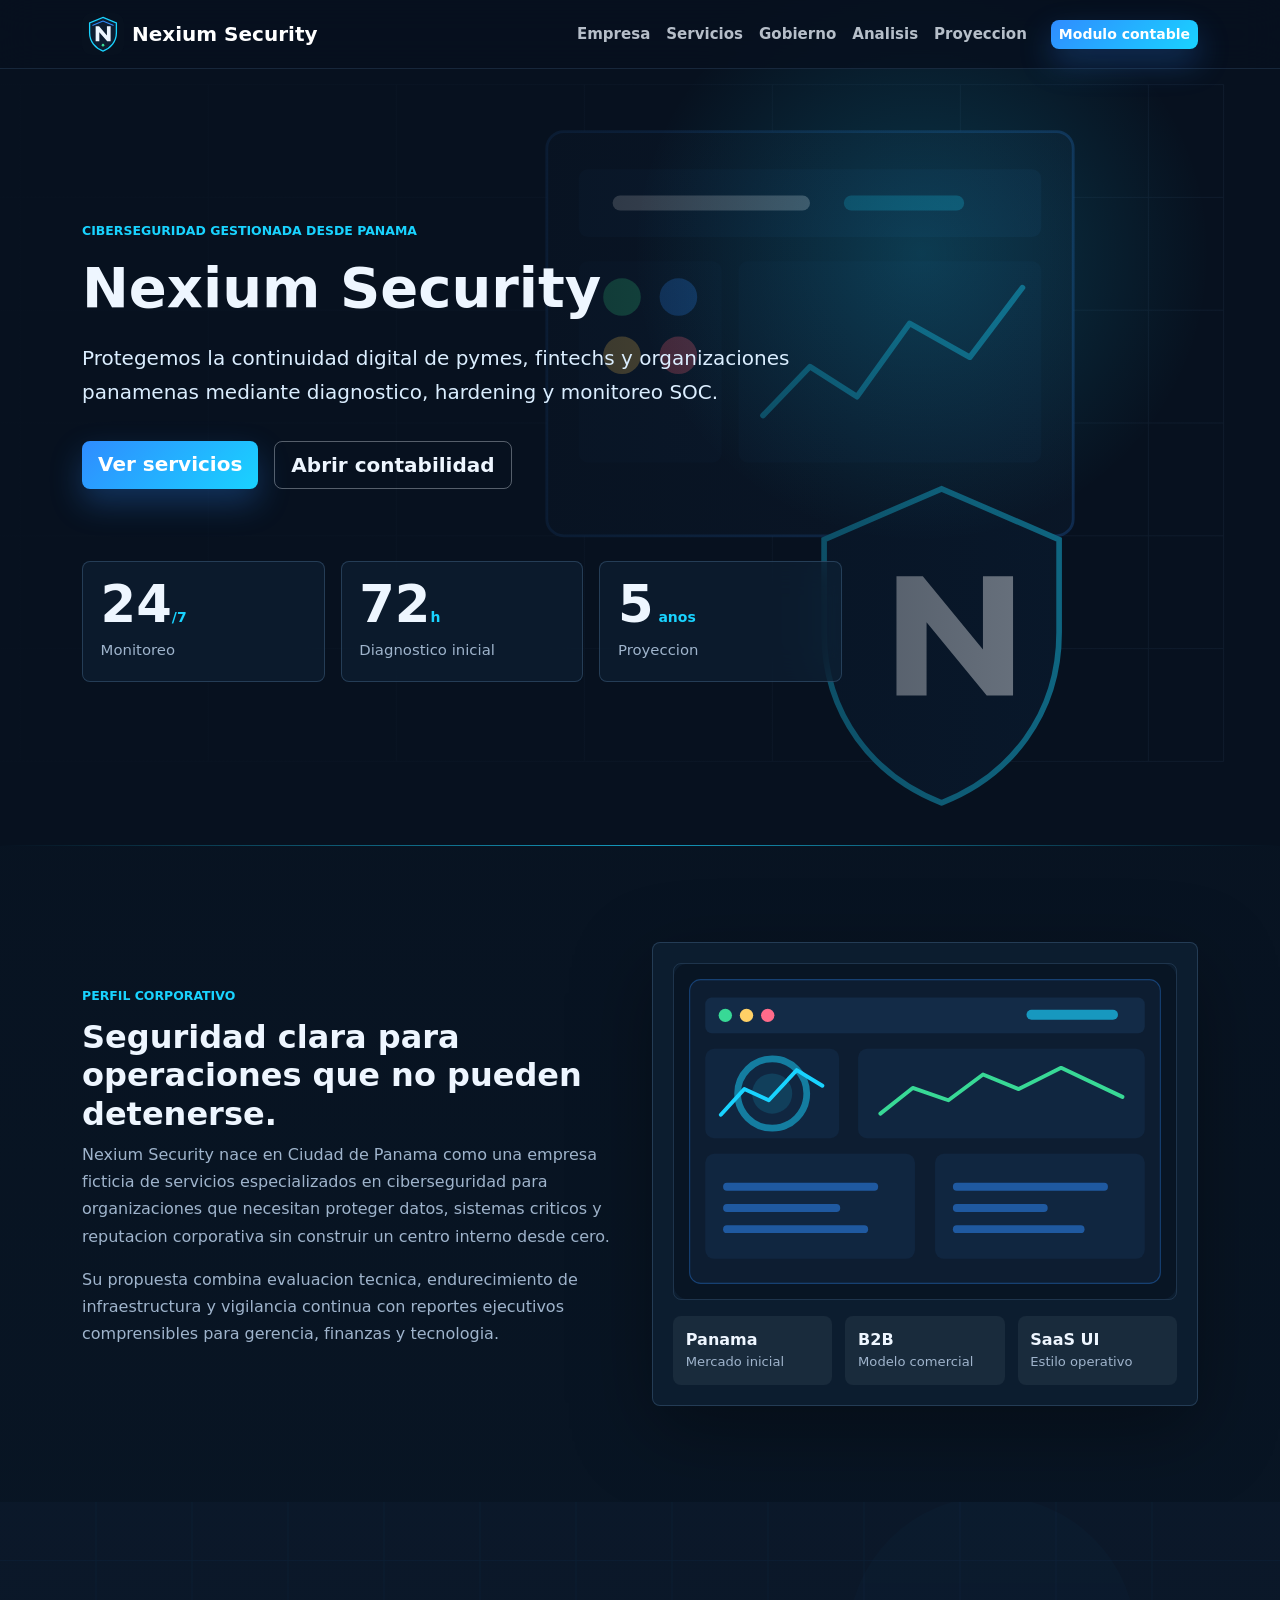
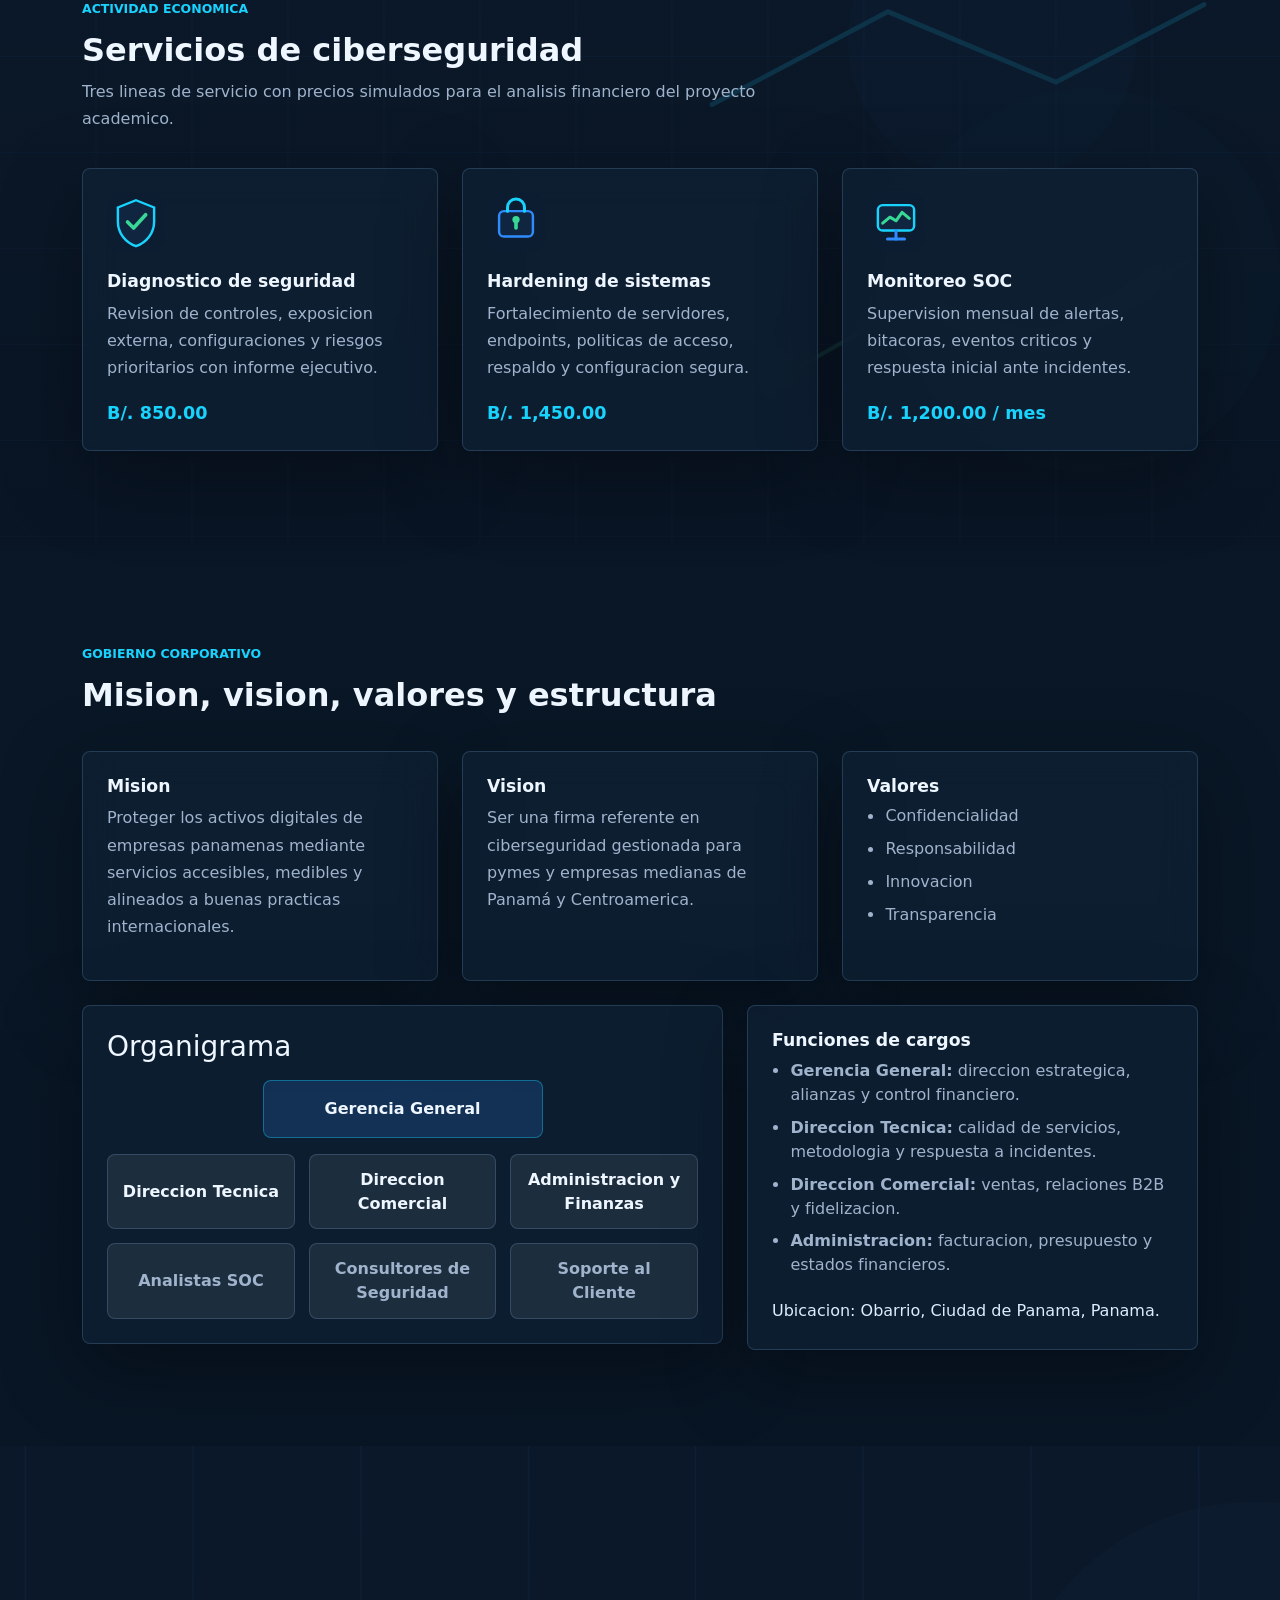
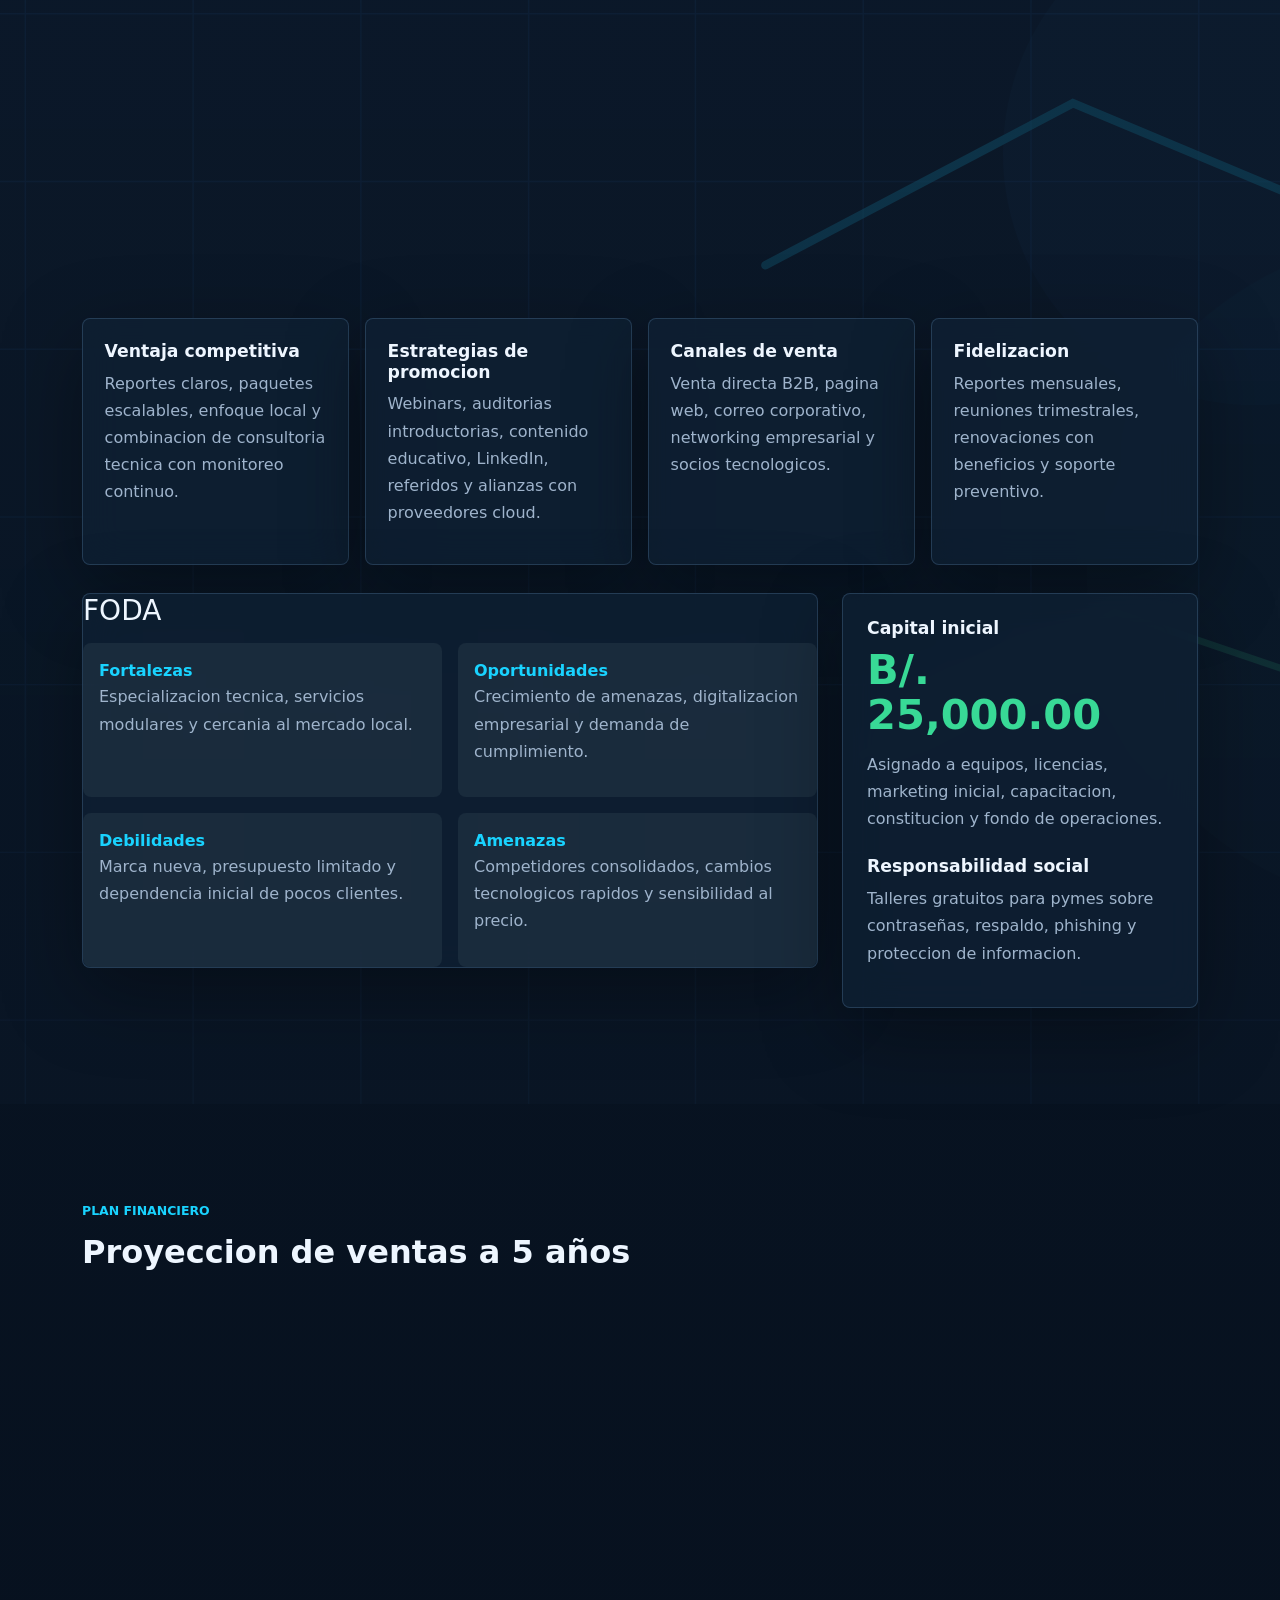
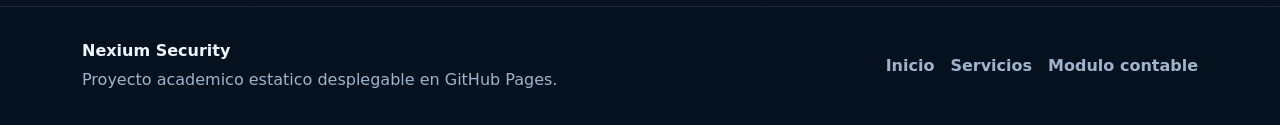
==== commit 4159165f: "Fix typos in Spanish text in index.html" ====
--- a/index.html
+++ b/index.html
@@ -136,7 +136,7 @@
             <div class="col-md-4 reveal">
               <div class="info-card h-100">
                 <h3>Vision</h3>
-                <p>Ser una firma referente en ciberseguridad gestionada para pymes y empresas medianas de Panama y Centroamerica.</p>
+                <p>Ser una firma referente en ciberseguridad gestionada para pymes y empresas medianas de Panamá y Centroamerica.</p>
               </div>
             </div>
             <div class="col-md-4 reveal">
@@ -177,7 +177,7 @@
                   <li><strong>Direccion Comercial:</strong> ventas, relaciones B2B y fidelizacion.</li>
                   <li><strong>Administracion:</strong> facturacion, presupuesto y estados financieros.</li>
                 </ul>
-                <p class="location-note">Ubicacion simulada: Obarrio, Ciudad de Panama, Panama.</p>
+                <p class="location-note">Ubicacion: Obarrio, Ciudad de Panama, Panama.</p>
               </div>
             </div>
           </div>
@@ -193,7 +193,7 @@
           <div class="analysis-grid">
             <article class="analysis-card reveal">
               <h3>Objetivo general</h3>
-              <p>Ofrecer servicios integrales de ciberseguridad que reduzcan riesgos operativos y financieros en empresas panamenas.</p>
+              <p>Ofrecer servicios integrales de ciberseguridad que reduzcan riesgos operativos y financieros en empresas panameñas.</p>
             </article>
             <article class="analysis-card reveal">
               <h3>Mercado objetivo</h3>
@@ -243,7 +243,7 @@
                 <p class="capital-number">B/. 25,000.00</p>
                 <p>Asignado a equipos, licencias, marketing inicial, capacitacion, constitucion y fondo de operaciones.</p>
                 <h3 class="mt-4">Responsabilidad social</h3>
-                <p>Talleres gratuitos para pymes sobre contrasenas, respaldo, phishing y proteccion de informacion.</p>
+                <p>Talleres gratuitos para pymes sobre contraseñas, respaldo, phishing y proteccion de informacion.</p>
               </div>
             </div>
           </div>
@@ -254,7 +254,7 @@
         <div class="container">
           <div class="section-heading reveal">
             <p class="section-kicker">Plan financiero</p>
-            <h2>Proyeccion de ventas a 5 anos</h2>
+            <h2>Proyeccion de ventas a 5 años</h2>
           </div>
           <div class="table-responsive glass-panel reveal">
             <table class="table table-dark table-hover align-middle projection-table">
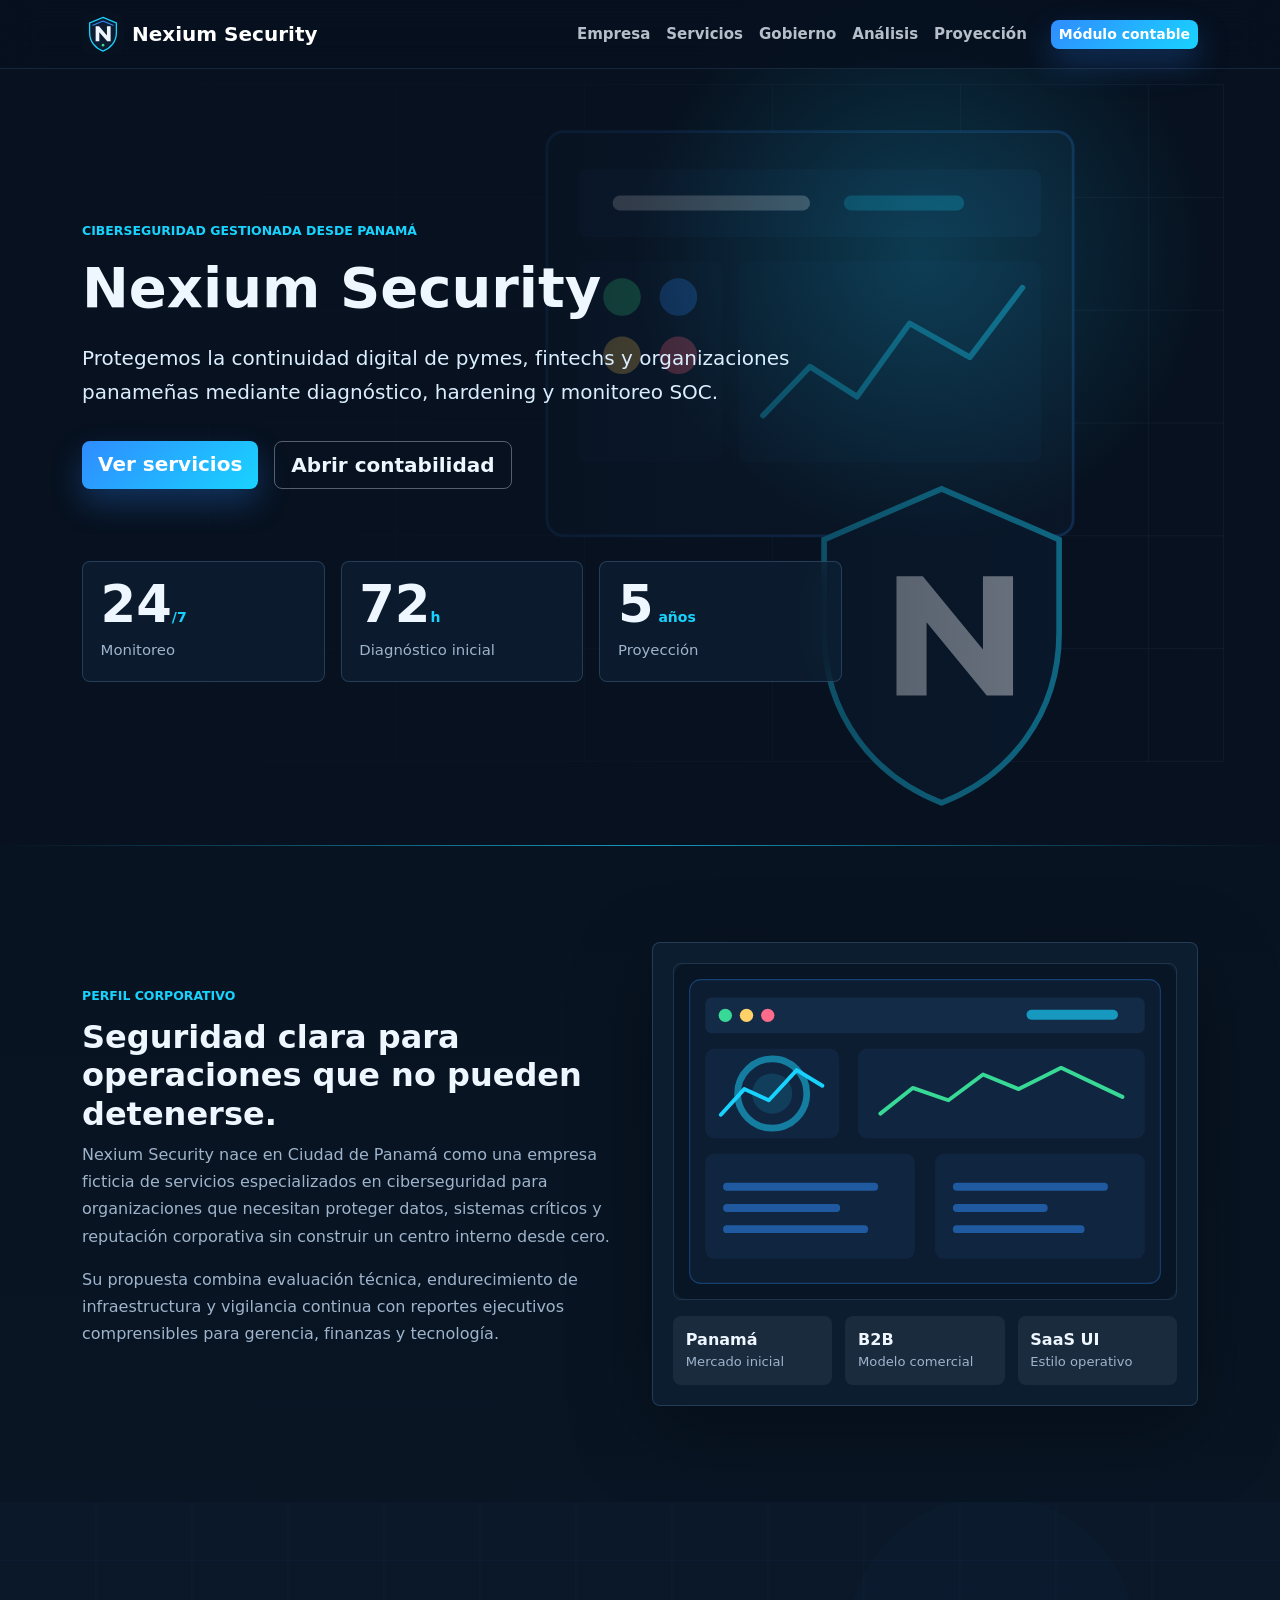
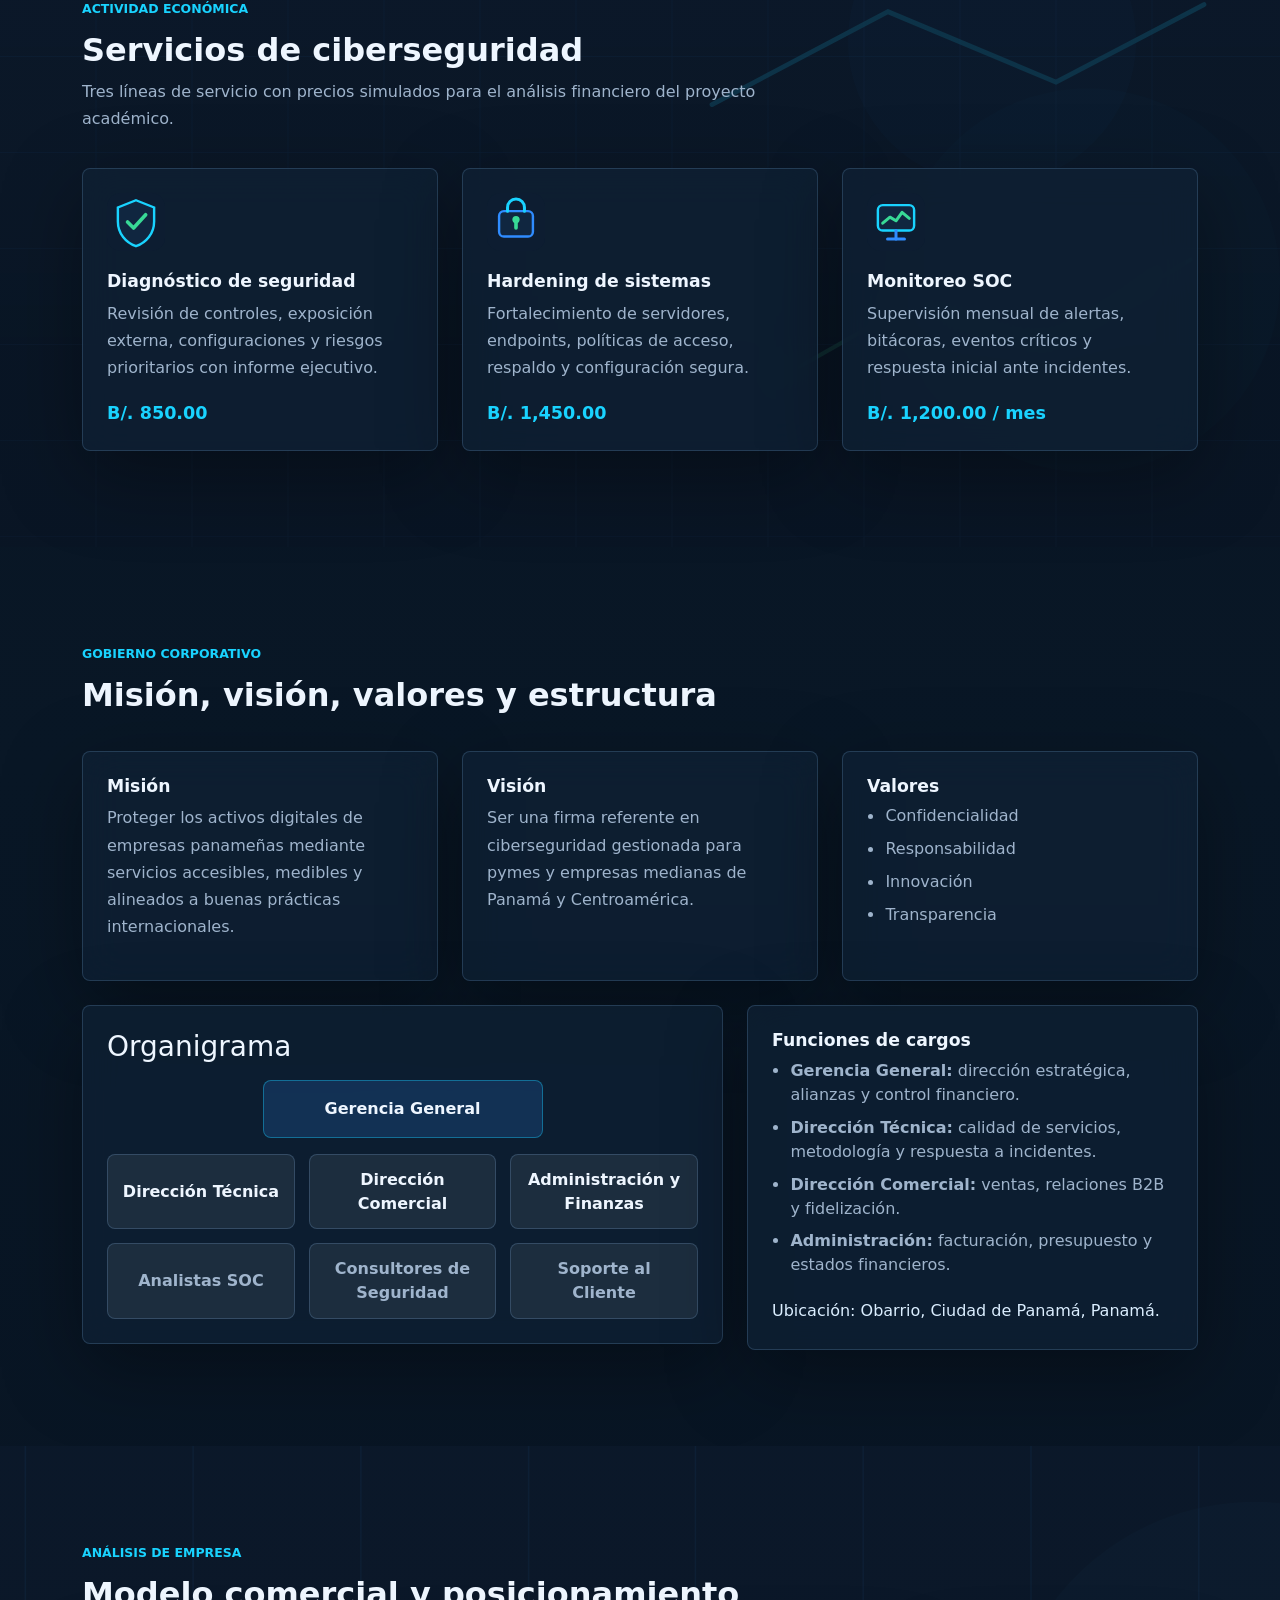
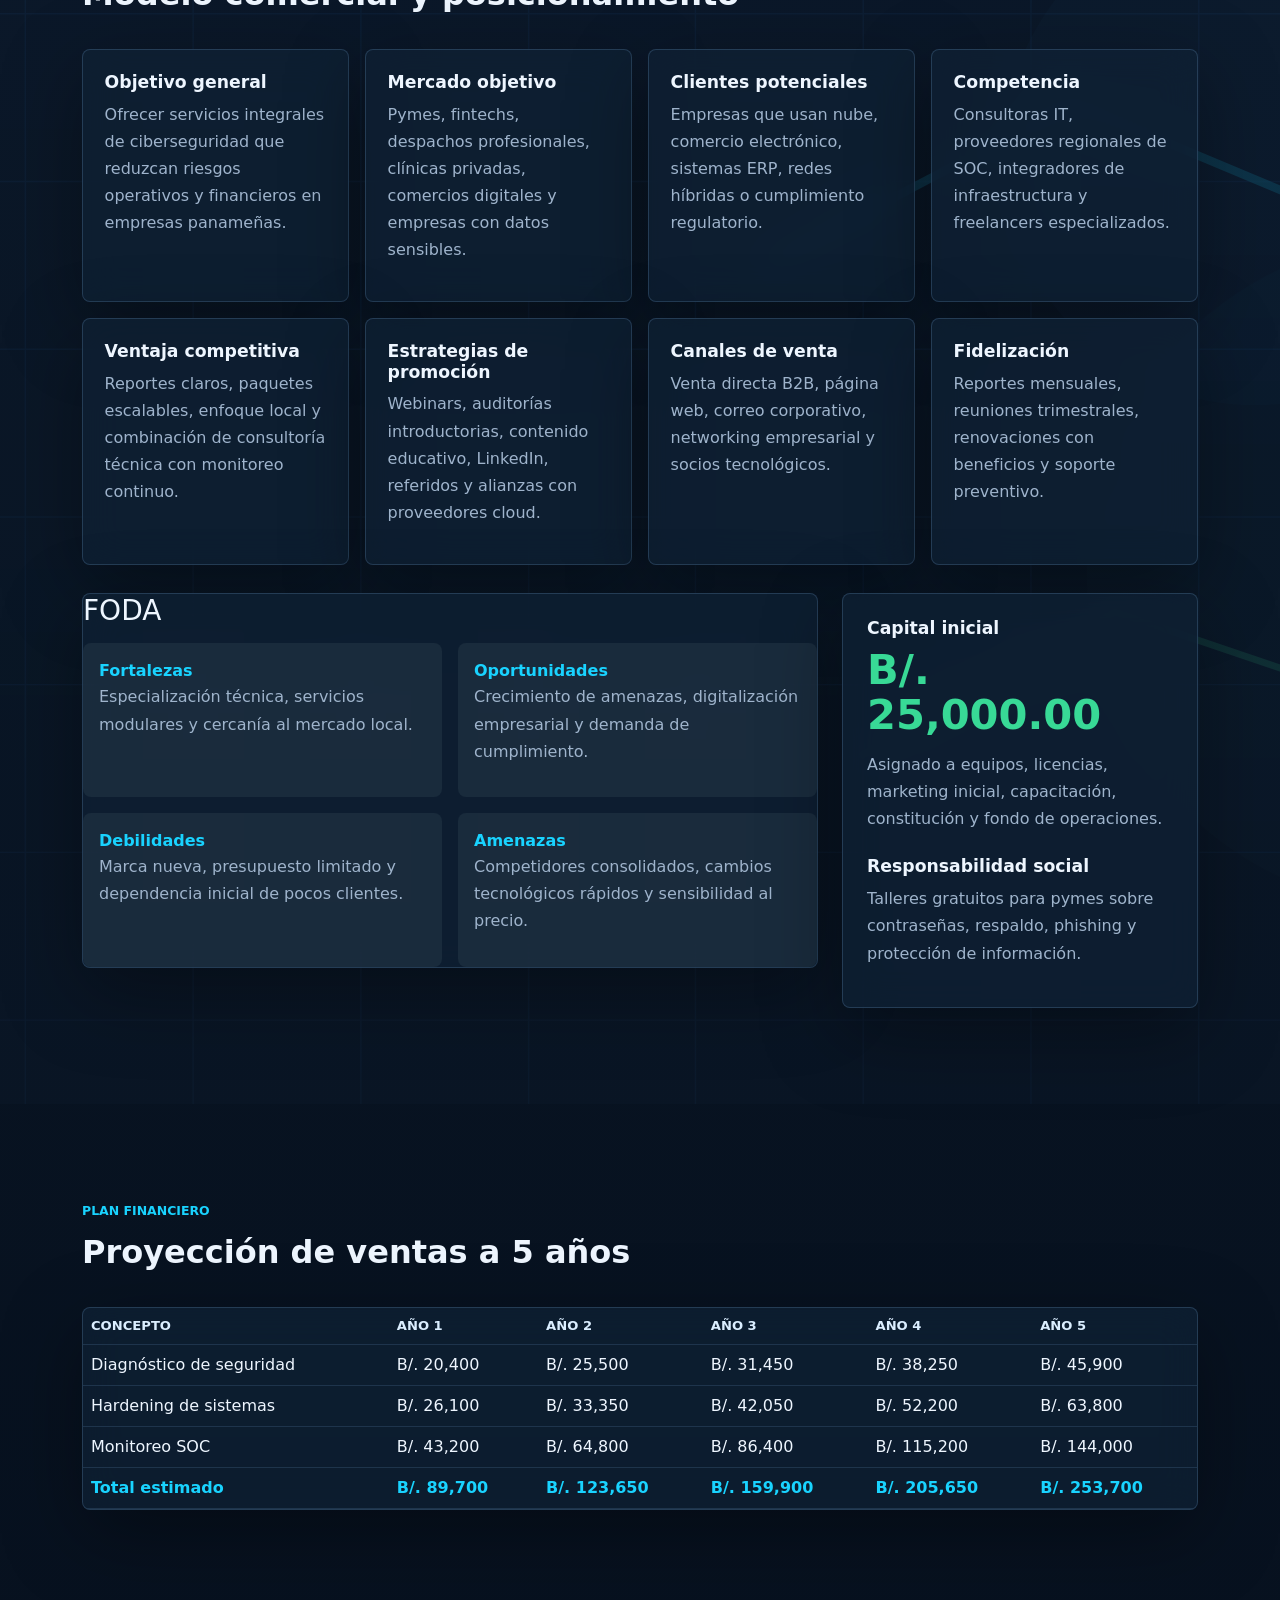
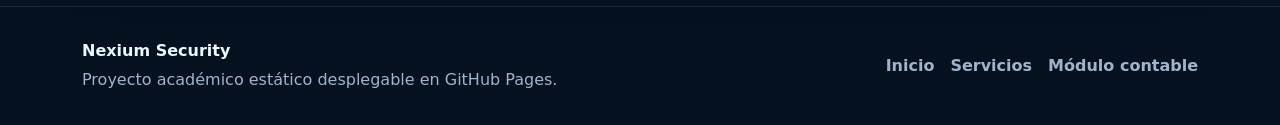
==== commit c6b12824: "Fix Spanish language spelling and accentuation Corrected spelling and accentuation errors in Spanish" ====
--- a/index.html
+++ b/index.html
@@ -3,9 +3,9 @@
   <head>
     <meta charset="utf-8">
     <meta name="viewport" content="width=device-width, initial-scale=1">
-    <meta name="description" content="Nexium Security es una empresa ficticia panamena de servicios de ciberseguridad con modulo contable academico.">
+    <meta name="description" content="Nexium Security es una empresa ficticia panameña de servicios de ciberseguridad con módulo contable académico.">
     <meta name="author" content="Nexium Security">
-    <title>Nexium Security | Ciberseguridad corporativa en Panama</title>
+    <title>Nexium Security | Ciberseguridad corporativa en Panamá</title>
     <link rel="icon" href="assets/favicon/favicon.svg" type="image/svg+xml">
     <link href="https://cdn.jsdelivr.net/npm/bootstrap@5.3.3/dist/css/bootstrap.min.css" rel="stylesheet">
     <link rel="stylesheet" href="assets/css/style.css">
@@ -17,7 +17,7 @@
           <img src="assets/img/logo/logo.svg" alt="Logo Nexium Security" width="42" height="42">
           <span>Nexium Security</span>
         </a>
-        <button class="navbar-toggler" type="button" data-bs-toggle="collapse" data-bs-target="#navbarContent" aria-controls="navbarContent" aria-expanded="false" aria-label="Abrir menu">
+        <button class="navbar-toggler" type="button" data-bs-toggle="collapse" data-bs-target="#navbarContent" aria-controls="navbarContent" aria-expanded="false" aria-label="Abrir menú">
           <span class="navbar-toggler-icon"></span>
         </button>
         <div class="collapse navbar-collapse" id="navbarContent">
@@ -25,9 +25,9 @@
             <li class="nav-item"><a class="nav-link" href="#empresa">Empresa</a></li>
             <li class="nav-item"><a class="nav-link" href="#servicios">Servicios</a></li>
             <li class="nav-item"><a class="nav-link" href="#gobierno">Gobierno</a></li>
-            <li class="nav-item"><a class="nav-link" href="#analisis">Analisis</a></li>
-            <li class="nav-item"><a class="nav-link" href="#proyeccion">Proyeccion</a></li>
-            <li class="nav-item ms-lg-3"><a class="btn btn-primary btn-sm" href="pages/accounting.html">Modulo contable</a></li>
+            <li class="nav-item"><a class="nav-link" href="#analisis">Análisis</a></li>
+            <li class="nav-item"><a class="nav-link" href="#proyeccion">Proyección</a></li>
+            <li class="nav-item ms-lg-3"><a class="btn btn-primary btn-sm" href="pages/accounting.html">Módulo contable</a></li>
           </ul>
         </div>
       </div>
@@ -36,9 +36,9 @@
     <header id="inicio" class="hero-section">
       <div class="hero-overlay"></div>
       <div class="container hero-content">
-        <p class="section-kicker reveal">Ciberseguridad gestionada desde Panama</p>
+        <p class="section-kicker reveal">Ciberseguridad gestionada desde Panamá</p>
         <h1 class="display-4 fw-bold reveal">Nexium Security</h1>
-        <p class="lead hero-copy reveal">Protegemos la continuidad digital de pymes, fintechs y organizaciones panamenas mediante diagnostico, hardening y monitoreo SOC.</p>
+        <p class="lead hero-copy reveal">Protegemos la continuidad digital de pymes, fintechs y organizaciones panameñas mediante diagnóstico, hardening y monitoreo SOC.</p>
         <div class="d-flex flex-column flex-sm-row gap-3 reveal">
           <a href="#servicios" class="btn btn-primary btn-lg">Ver servicios</a>
           <a href="pages/accounting.html" class="btn btn-outline-light btn-lg">Abrir contabilidad</a>
@@ -50,11 +50,11 @@
           </div>
           <div>
             <span data-counter="72">0</span><small>h</small>
-            <p>Diagnostico inicial</p>
+            <p>Diagnóstico inicial</p>
           </div>
           <div>
-            <span data-counter="5">0</span><small> anos</small>
-            <p>Proyeccion</p>
+            <span data-counter="5">0</span><small> años</small>
+            <p>Proyección</p>
           </div>
         </div>
       </div>
@@ -67,14 +67,14 @@
             <div class="col-lg-6 reveal">
               <p class="section-kicker">Perfil corporativo</p>
               <h2>Seguridad clara para operaciones que no pueden detenerse.</h2>
-              <p>Nexium Security nace en Ciudad de Panama como una empresa ficticia de servicios especializados en ciberseguridad para organizaciones que necesitan proteger datos, sistemas criticos y reputacion corporativa sin construir un centro interno desde cero.</p>
-              <p>Su propuesta combina evaluacion tecnica, endurecimiento de infraestructura y vigilancia continua con reportes ejecutivos comprensibles para gerencia, finanzas y tecnologia.</p>
+              <p>Nexium Security nace en Ciudad de Panamá como una empresa ficticia de servicios especializados en ciberseguridad para organizaciones que necesitan proteger datos, sistemas críticos y reputación corporativa sin construir un centro interno desde cero.</p>
+              <p>Su propuesta combina evaluación técnica, endurecimiento de infraestructura y vigilancia continua con reportes ejecutivos comprensibles para gerencia, finanzas y tecnología.</p>
             </div>
             <div class="col-lg-6 reveal">
               <div class="glass-panel company-panel">
                 <img src="assets/img/backgrounds/security-dashboard.svg" alt="Tablero de seguridad de Nexium Security" class="img-fluid dashboard-visual">
                 <div class="company-stats">
-                  <div><strong>Panama</strong><span>Mercado inicial</span></div>
+                  <div><strong>Panamá</strong><span>Mercado inicial</span></div>
                   <div><strong>B2B</strong><span>Modelo comercial</span></div>
                   <div><strong>SaaS UI</strong><span>Estilo operativo</span></div>
                 </div>
@@ -87,16 +87,16 @@
       <section id="servicios" class="section-block section-muted">
         <div class="container">
           <div class="section-heading reveal">
-            <p class="section-kicker">Actividad economica</p>
+            <p class="section-kicker">Actividad económica</p>
             <h2>Servicios de ciberseguridad</h2>
-            <p>Tres lineas de servicio con precios simulados para el analisis financiero del proyecto academico.</p>
+            <p>Tres líneas de servicio con precios simulados para el análisis financiero del proyecto académico.</p>
           </div>
           <div class="row g-4">
             <div class="col-md-4 reveal">
               <article class="service-card h-100">
                 <img src="assets/img/services/diagnostic.svg" alt="" aria-hidden="true">
-                <h3>Diagnostico de seguridad</h3>
-                <p>Revision de controles, exposicion externa, configuraciones y riesgos prioritarios con informe ejecutivo.</p>
+                <h3>Diagnóstico de seguridad</h3>
+                <p>Revisión de controles, exposición externa, configuraciones y riesgos prioritarios con informe ejecutivo.</p>
                 <strong>B/. 850.00</strong>
               </article>
             </div>
@@ -104,7 +104,7 @@
               <article class="service-card h-100">
                 <img src="assets/img/services/hardening.svg" alt="" aria-hidden="true">
                 <h3>Hardening de sistemas</h3>
-                <p>Fortalecimiento de servidores, endpoints, politicas de acceso, respaldo y configuracion segura.</p>
+                <p>Fortalecimiento de servidores, endpoints, políticas de acceso, respaldo y configuración segura.</p>
                 <strong>B/. 1,450.00</strong>
               </article>
             </div>
@@ -112,7 +112,7 @@
               <article class="service-card h-100">
                 <img src="assets/img/services/soc.svg" alt="" aria-hidden="true">
                 <h3>Monitoreo SOC</h3>
-                <p>Supervision mensual de alertas, bitacoras, eventos criticos y respuesta inicial ante incidentes.</p>
+                <p>Supervisión mensual de alertas, bitácoras, eventos críticos y respuesta inicial ante incidentes.</p>
                 <strong>B/. 1,200.00 / mes</strong>
               </article>
             </div>
@@ -124,19 +124,19 @@
         <div class="container">
           <div class="section-heading reveal">
             <p class="section-kicker">Gobierno corporativo</p>
-            <h2>Mision, vision, valores y estructura</h2>
+            <h2>Misión, visión, valores y estructura</h2>
           </div>
           <div class="row g-4 mb-4">
             <div class="col-md-4 reveal">
               <div class="info-card h-100">
-                <h3>Mision</h3>
-                <p>Proteger los activos digitales de empresas panamenas mediante servicios accesibles, medibles y alineados a buenas practicas internacionales.</p>
-              </div>
-            </div>
-            <div class="col-md-4 reveal">
-              <div class="info-card h-100">
-                <h3>Vision</h3>
-                <p>Ser una firma referente en ciberseguridad gestionada para pymes y empresas medianas de Panamá y Centroamerica.</p>
+                <h3>Misión</h3>
+                <p>Proteger los activos digitales de empresas panameñas mediante servicios accesibles, medibles y alineados a buenas prácticas internacionales.</p>
+              </div>
+            </div>
+            <div class="col-md-4 reveal">
+              <div class="info-card h-100">
+                <h3>Visión</h3>
+                <p>Ser una firma referente en ciberseguridad gestionada para pymes y empresas medianas de Panamá y Centroamérica.</p>
               </div>
             </div>
             <div class="col-md-4 reveal">
@@ -145,7 +145,7 @@
                 <ul class="clean-list">
                   <li>Confidencialidad</li>
                   <li>Responsabilidad</li>
-                  <li>Innovacion</li>
+                  <li>Innovación</li>
                   <li>Transparencia</li>
                 </ul>
               </div>
@@ -157,9 +157,9 @@
                 <h3>Organigrama</h3>
                 <div class="org-level org-top">Gerencia General</div>
                 <div class="org-grid">
-                  <span>Direccion Tecnica</span>
-                  <span>Direccion Comercial</span>
-                  <span>Administracion y Finanzas</span>
+                  <span>Dirección Técnica</span>
+                  <span>Dirección Comercial</span>
+                  <span>Administración y Finanzas</span>
                 </div>
                 <div class="org-grid org-grid-secondary">
                   <span>Analistas SOC</span>
@@ -172,12 +172,12 @@
               <div class="info-card h-100">
                 <h3>Funciones de cargos</h3>
                 <ul class="role-list">
-                  <li><strong>Gerencia General:</strong> direccion estrategica, alianzas y control financiero.</li>
-                  <li><strong>Direccion Tecnica:</strong> calidad de servicios, metodologia y respuesta a incidentes.</li>
-                  <li><strong>Direccion Comercial:</strong> ventas, relaciones B2B y fidelizacion.</li>
-                  <li><strong>Administracion:</strong> facturacion, presupuesto y estados financieros.</li>
+                  <li><strong>Gerencia General:</strong> dirección estratégica, alianzas y control financiero.</li>
+                  <li><strong>Dirección Técnica:</strong> calidad de servicios, metodología y respuesta a incidentes.</li>
+                  <li><strong>Dirección Comercial:</strong> ventas, relaciones B2B y fidelización.</li>
+                  <li><strong>Administración:</strong> facturación, presupuesto y estados financieros.</li>
                 </ul>
-                <p class="location-note">Ubicacion: Obarrio, Ciudad de Panama, Panama.</p>
+                <p class="location-note">Ubicación: Obarrio, Ciudad de Panamá, Panamá.</p>
               </div>
             </div>
           </div>
@@ -187,7 +187,7 @@
       <section id="analisis" class="section-block section-muted">
         <div class="container">
           <div class="section-heading reveal">
-            <p class="section-kicker">Analisis de empresa</p>
+            <p class="section-kicker">Análisis de empresa</p>
             <h2>Modelo comercial y posicionamiento</h2>
           </div>
           <div class="analysis-grid">
@@ -197,11 +197,11 @@
             </article>
             <article class="analysis-card reveal">
               <h3>Mercado objetivo</h3>
-              <p>Pymes, fintechs, despachos profesionales, clinicas privadas, comercios digitales y empresas con datos sensibles.</p>
+              <p>Pymes, fintechs, despachos profesionales, clínicas privadas, comercios digitales y empresas con datos sensibles.</p>
             </article>
             <article class="analysis-card reveal">
               <h3>Clientes potenciales</h3>
-              <p>Empresas que usan nube, comercio electronico, sistemas ERP, redes hibridas o cumplimiento regulatorio.</p>
+              <p>Empresas que usan nube, comercio electrónico, sistemas ERP, redes híbridas o cumplimiento regulatorio.</p>
             </article>
             <article class="analysis-card reveal">
               <h3>Competencia</h3>
@@ -209,18 +209,18 @@
             </article>
             <article class="analysis-card reveal">
               <h3>Ventaja competitiva</h3>
-              <p>Reportes claros, paquetes escalables, enfoque local y combinacion de consultoria tecnica con monitoreo continuo.</p>
-            </article>
-            <article class="analysis-card reveal">
-              <h3>Estrategias de promocion</h3>
-              <p>Webinars, auditorias introductorias, contenido educativo, LinkedIn, referidos y alianzas con proveedores cloud.</p>
+              <p>Reportes claros, paquetes escalables, enfoque local y combinación de consultoría técnica con monitoreo continuo.</p>
+            </article>
+            <article class="analysis-card reveal">
+              <h3>Estrategias de promoción</h3>
+              <p>Webinars, auditorías introductorias, contenido educativo, LinkedIn, referidos y alianzas con proveedores cloud.</p>
             </article>
             <article class="analysis-card reveal">
               <h3>Canales de venta</h3>
-              <p>Venta directa B2B, pagina web, correo corporativo, networking empresarial y socios tecnologicos.</p>
-            </article>
-            <article class="analysis-card reveal">
-              <h3>Fidelizacion</h3>
+              <p>Venta directa B2B, página web, correo corporativo, networking empresarial y socios tecnológicos.</p>
+            </article>
+            <article class="analysis-card reveal">
+              <h3>Fidelización</h3>
               <p>Reportes mensuales, reuniones trimestrales, renovaciones con beneficios y soporte preventivo.</p>
             </article>
           </div>
@@ -230,10 +230,10 @@
               <div class="glass-panel">
                 <h3>FODA</h3>
                 <div class="swot-grid">
-                  <div><strong>Fortalezas</strong><p>Especializacion tecnica, servicios modulares y cercania al mercado local.</p></div>
-                  <div><strong>Oportunidades</strong><p>Crecimiento de amenazas, digitalizacion empresarial y demanda de cumplimiento.</p></div>
+                  <div><strong>Fortalezas</strong><p>Especialización técnica, servicios modulares y cercanía al mercado local.</p></div>
+                  <div><strong>Oportunidades</strong><p>Crecimiento de amenazas, digitalización empresarial y demanda de cumplimiento.</p></div>
                   <div><strong>Debilidades</strong><p>Marca nueva, presupuesto limitado y dependencia inicial de pocos clientes.</p></div>
-                  <div><strong>Amenazas</strong><p>Competidores consolidados, cambios tecnologicos rapidos y sensibilidad al precio.</p></div>
+                  <div><strong>Amenazas</strong><p>Competidores consolidados, cambios tecnológicos rápidos y sensibilidad al precio.</p></div>
                 </div>
               </div>
             </div>
@@ -241,9 +241,9 @@
               <div class="info-card h-100">
                 <h3>Capital inicial</h3>
                 <p class="capital-number">B/. 25,000.00</p>
-                <p>Asignado a equipos, licencias, marketing inicial, capacitacion, constitucion y fondo de operaciones.</p>
+                <p>Asignado a equipos, licencias, marketing inicial, capacitación, constitución y fondo de operaciones.</p>
                 <h3 class="mt-4">Responsabilidad social</h3>
-                <p>Talleres gratuitos para pymes sobre contraseñas, respaldo, phishing y proteccion de informacion.</p>
+                <p>Talleres gratuitos para pymes sobre contraseñas, respaldo, phishing y protección de información.</p>
               </div>
             </div>
           </div>
@@ -254,23 +254,23 @@
         <div class="container">
           <div class="section-heading reveal">
             <p class="section-kicker">Plan financiero</p>
-            <h2>Proyeccion de ventas a 5 años</h2>
+            <h2>Proyección de ventas a 5 años</h2>
           </div>
           <div class="table-responsive glass-panel reveal">
             <table class="table table-dark table-hover align-middle projection-table">
               <thead>
                 <tr>
                   <th>Concepto</th>
-                  <th>Ano 1</th>
-                  <th>Ano 2</th>
-                  <th>Ano 3</th>
-                  <th>Ano 4</th>
-                  <th>Ano 5</th>
+                  <th>Año 1</th>
+                  <th>Año 2</th>
+                  <th>Año 3</th>
+                  <th>Año 4</th>
+                  <th>Año 5</th>
                 </tr>
               </thead>
               <tbody>
                 <tr>
-                  <td>Diagnostico de seguridad</td>
+                  <td>Diagnóstico de seguridad</td>
                   <td>B/. 20,400</td>
                   <td>B/. 25,500</td>
                   <td>B/. 31,450</td>
@@ -312,12 +312,12 @@
       <div class="container d-flex flex-column flex-md-row justify-content-between align-items-md-center gap-3">
         <div>
           <strong>Nexium Security</strong>
-          <p>Proyecto academico estatico desplegable en GitHub Pages.</p>
+          <p>Proyecto académico estático desplegable en GitHub Pages.</p>
         </div>
         <div class="footer-links">
           <a href="#inicio">Inicio</a>
           <a href="#servicios">Servicios</a>
-          <a href="pages/accounting.html">Modulo contable</a>
+          <a href="pages/accounting.html">Módulo contable</a>
         </div>
       </div>
     </footer>
